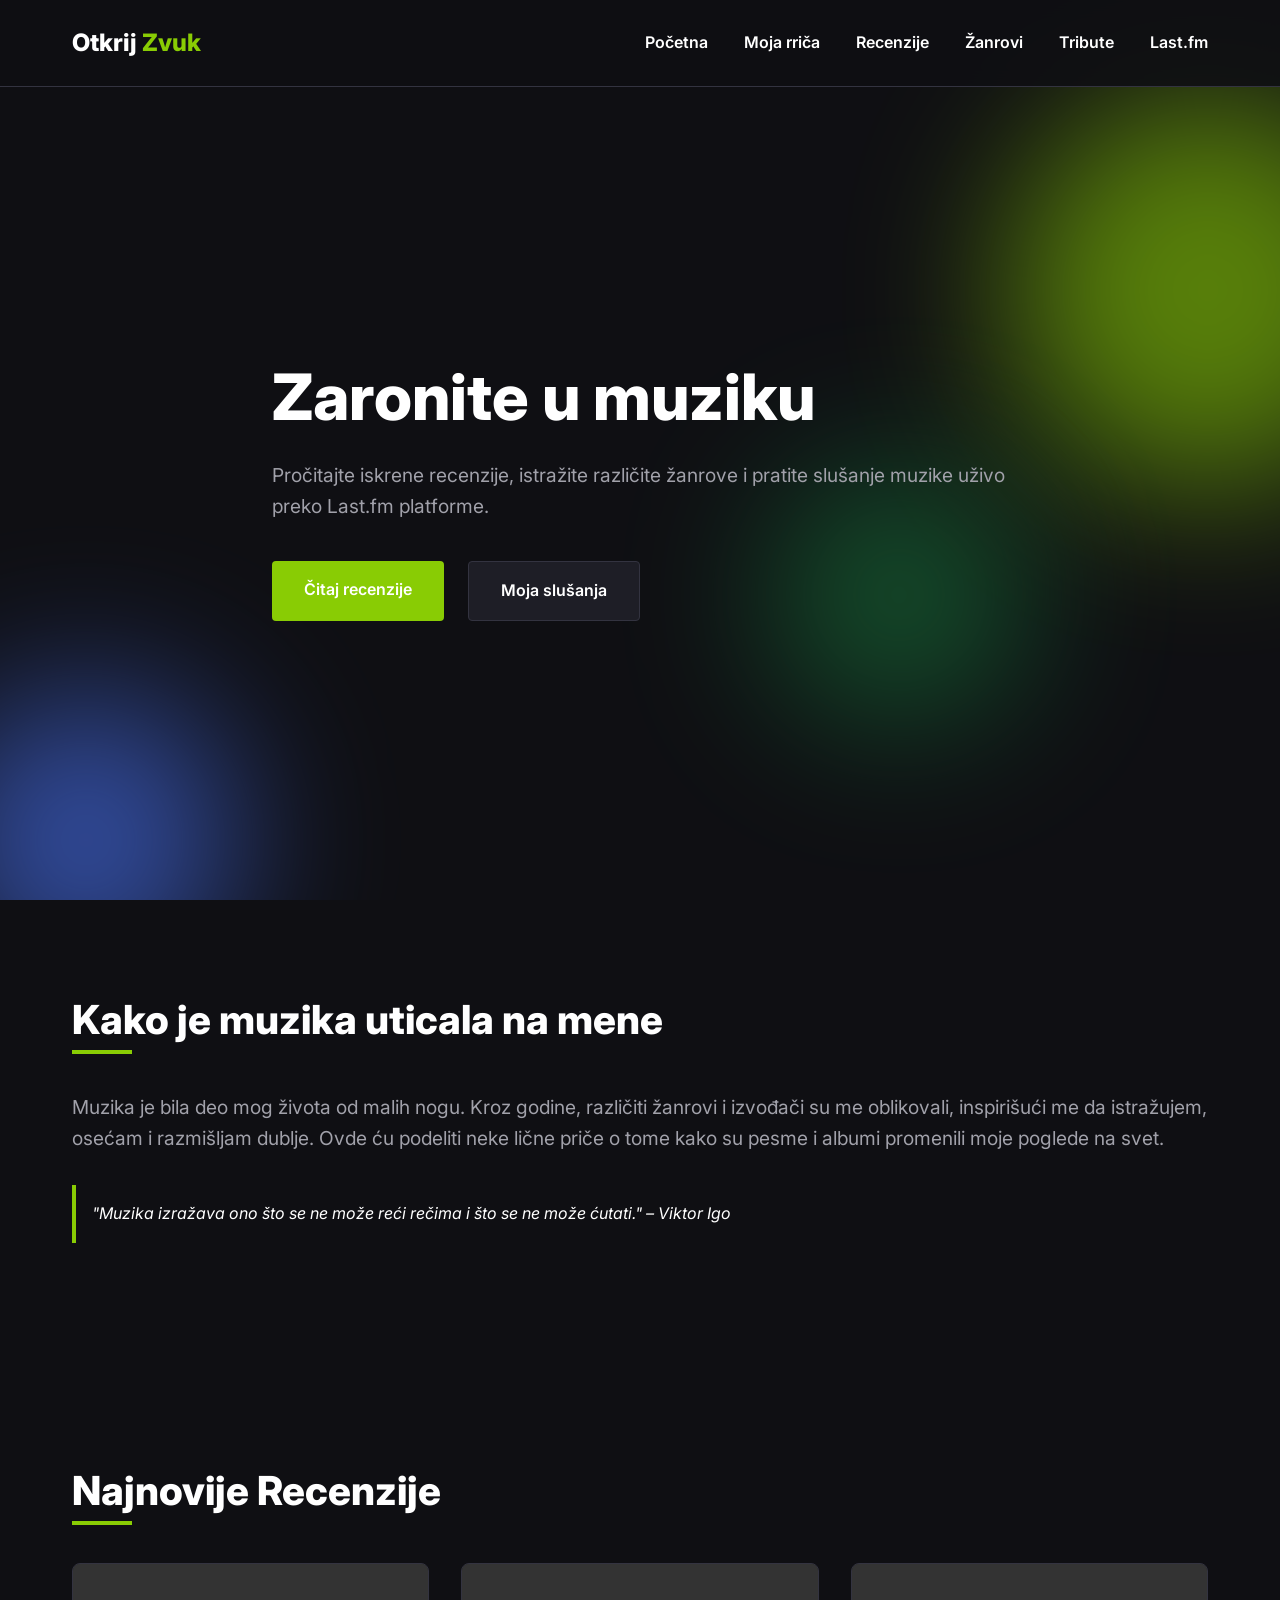
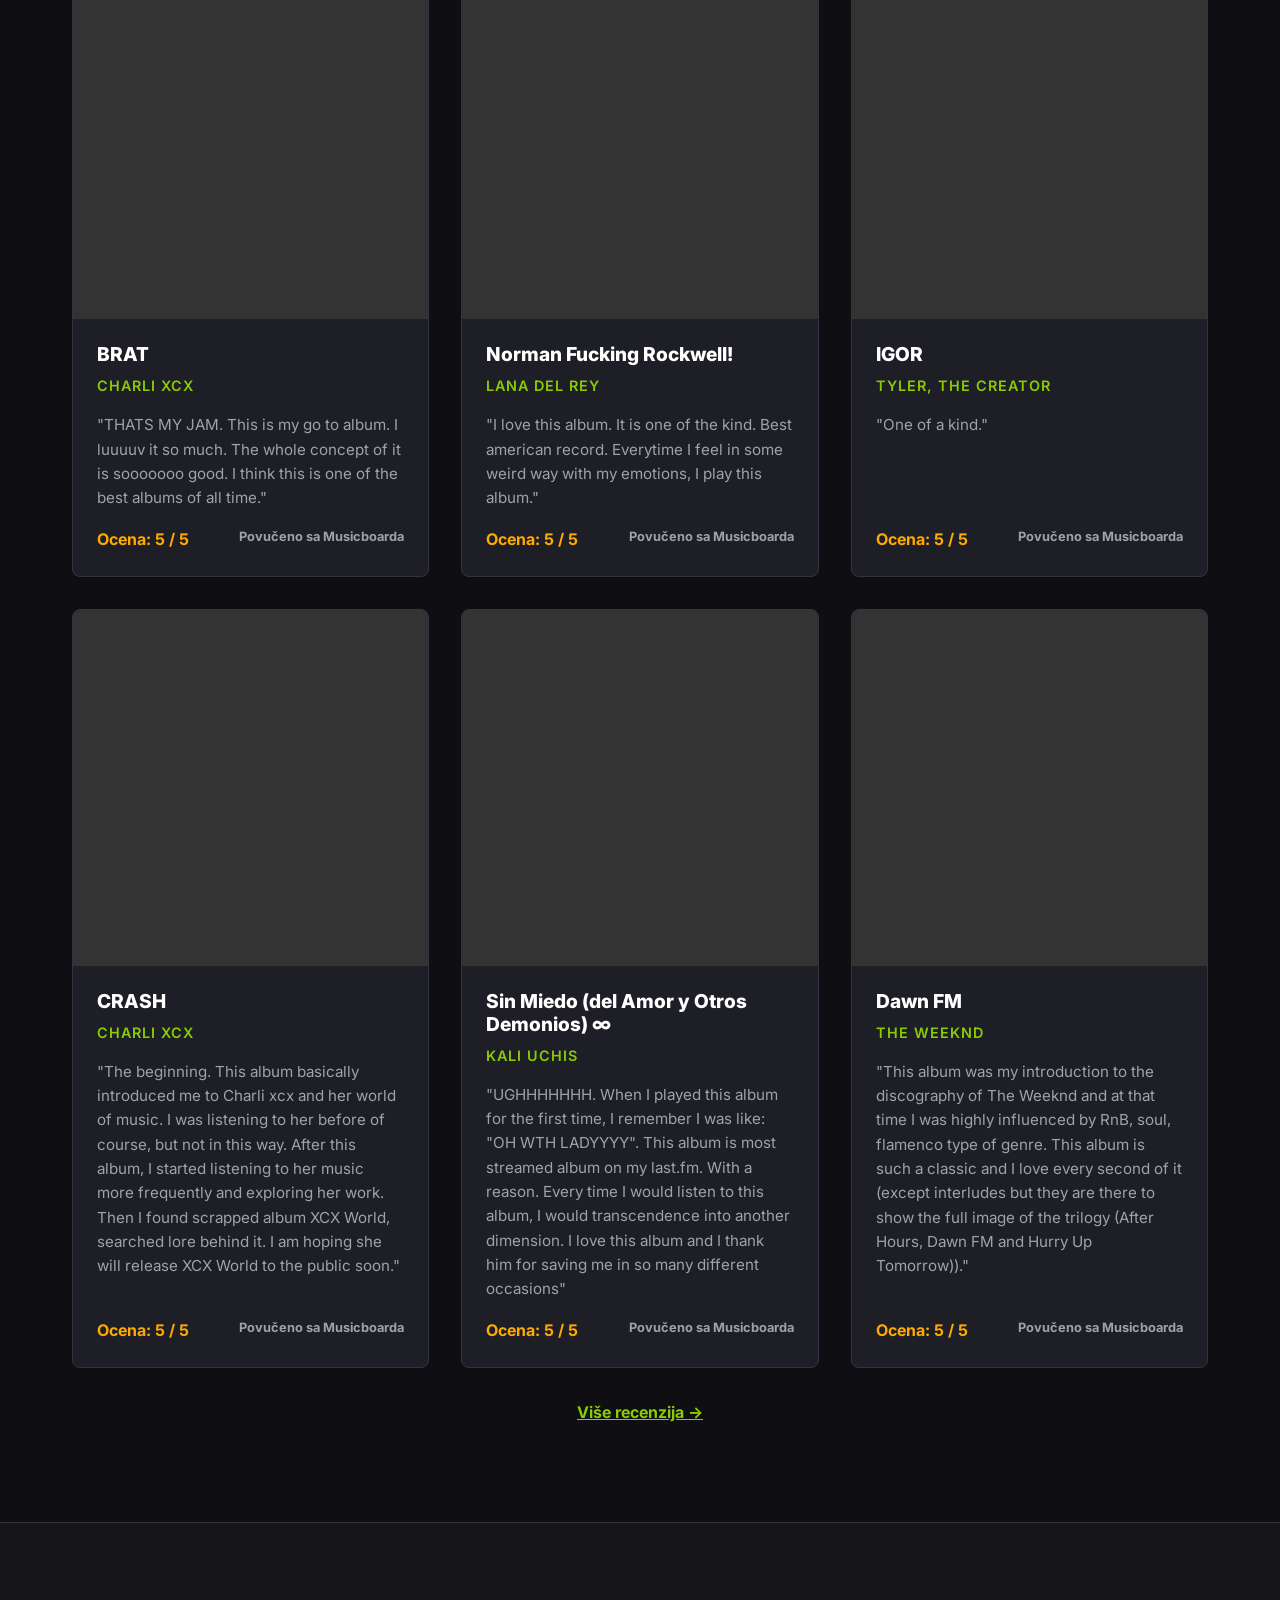
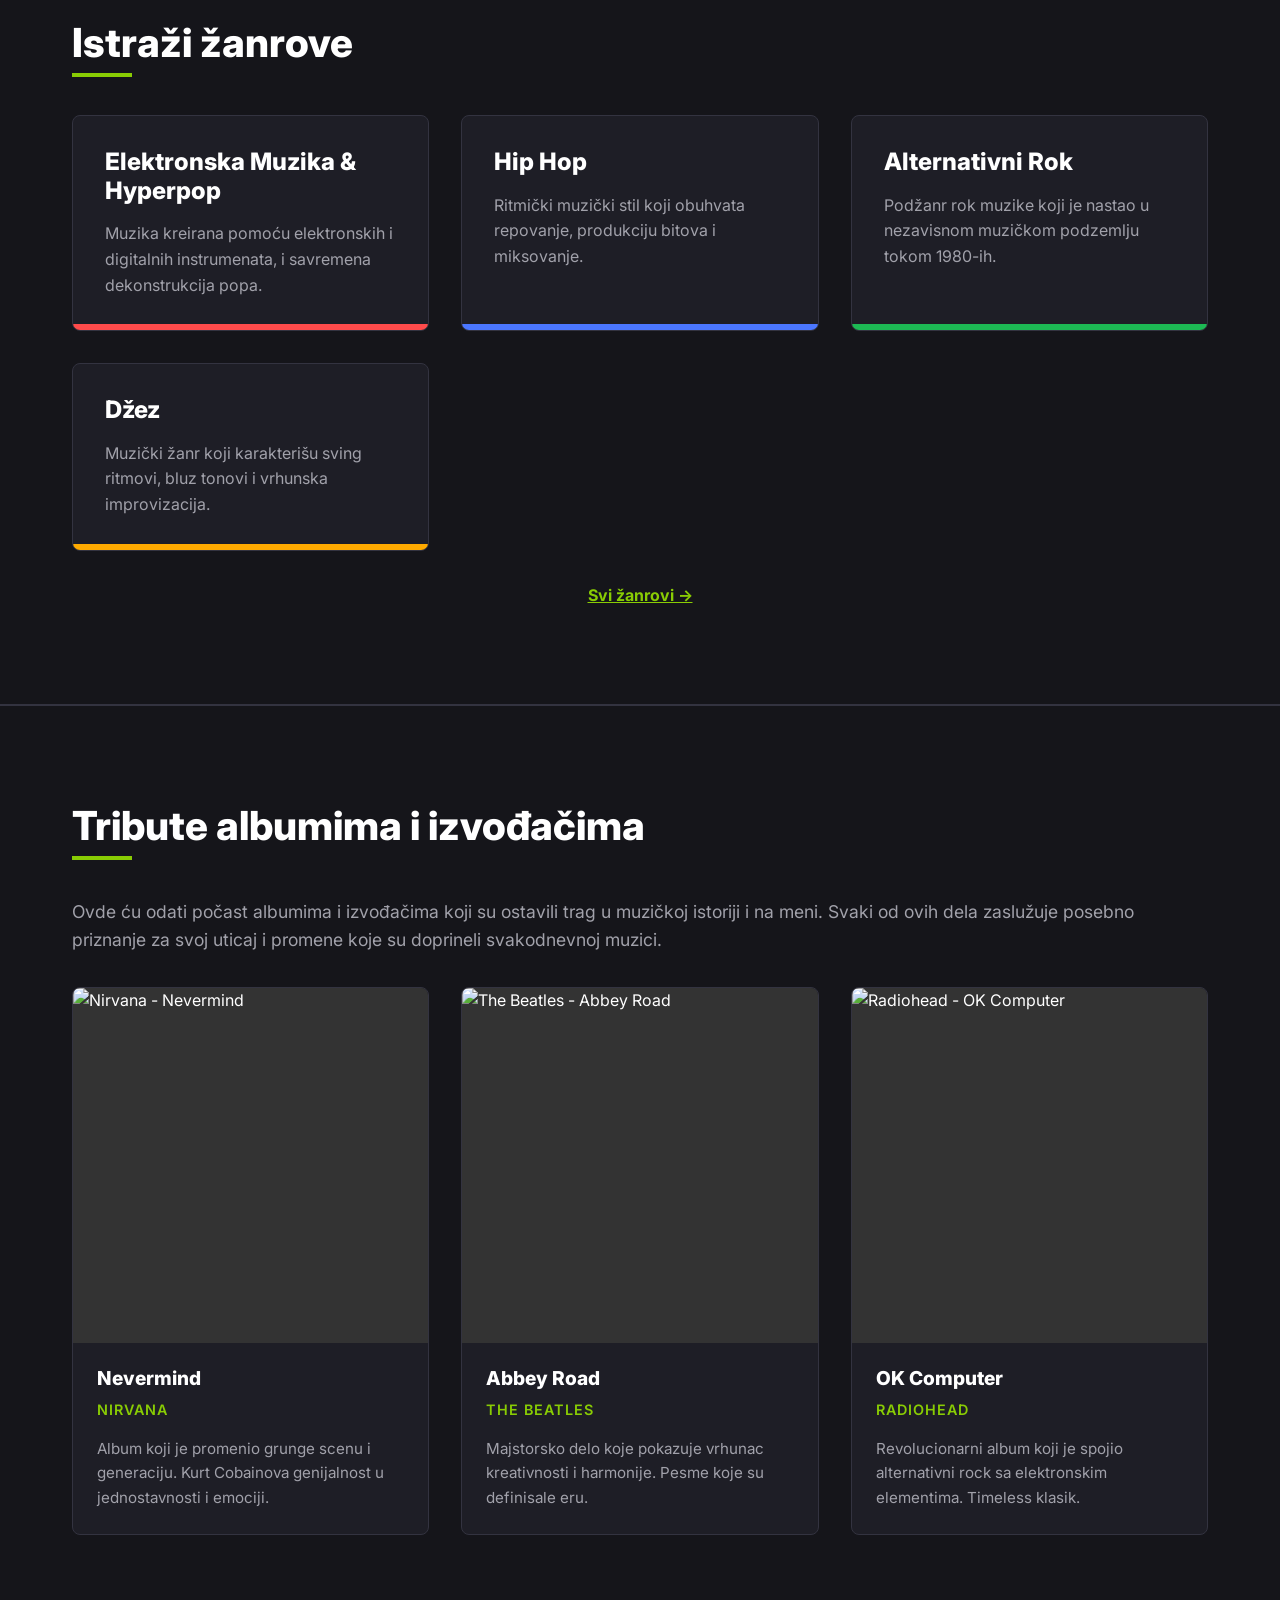
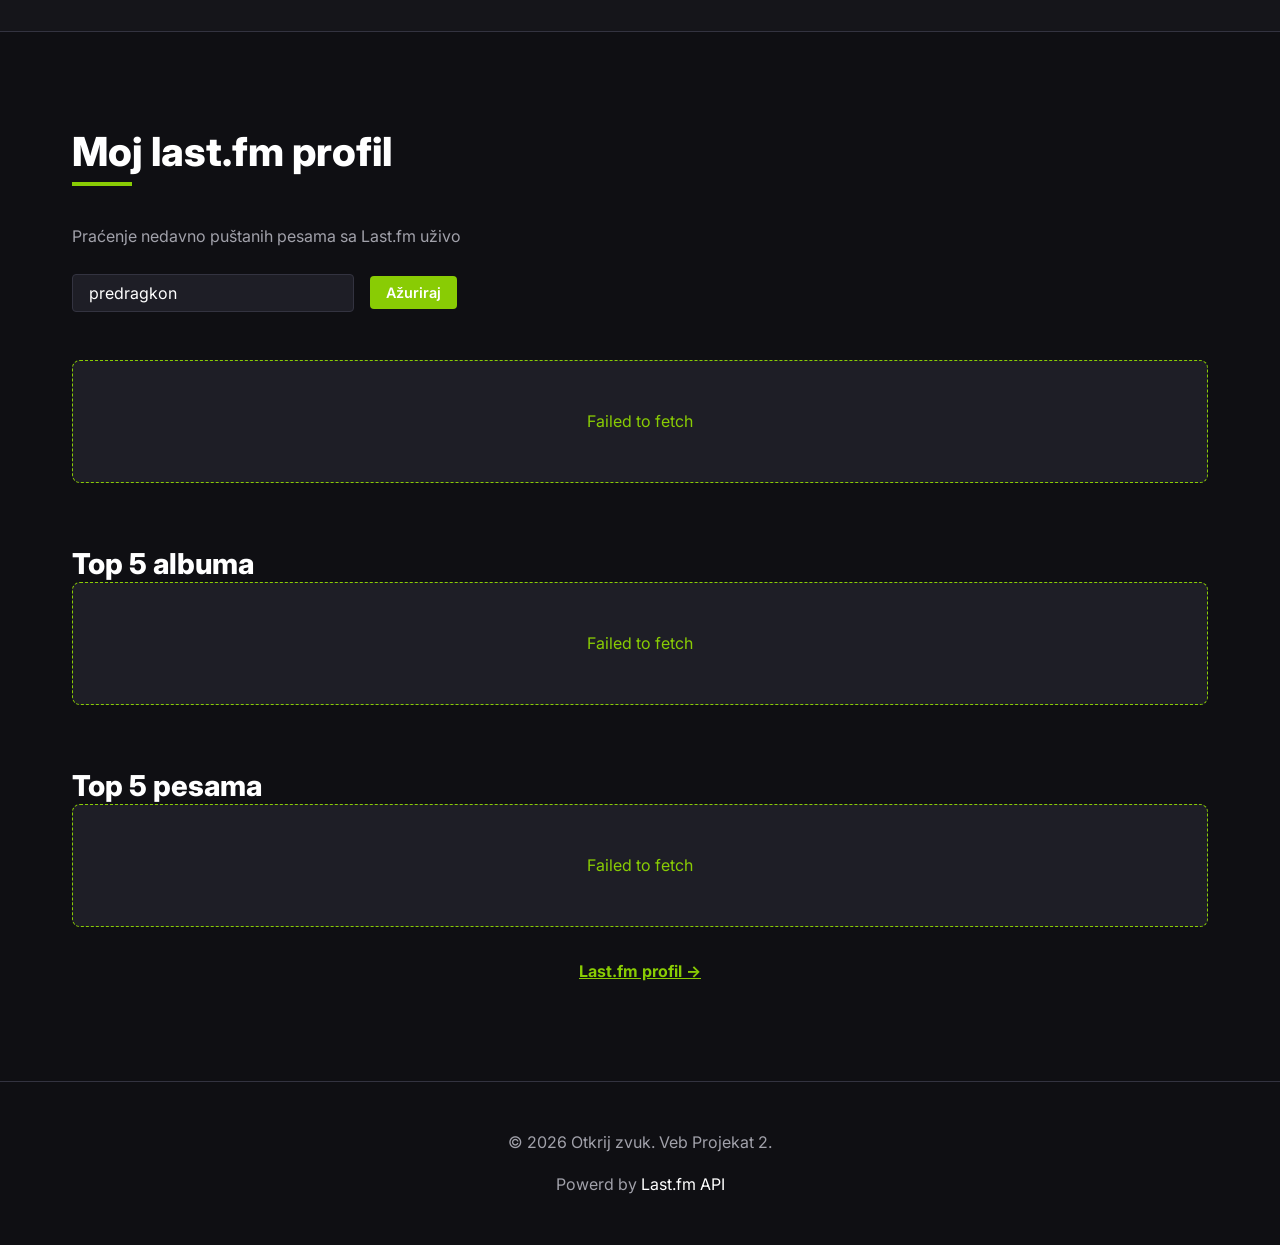
==== index.html @ cd7e63cb "1" ====
<!DOCTYPE html>
<html lang="sr">
<head>
    <meta charset="UTF-8">
    <meta name="viewport" content="width=device-width, initial-scale=1.0">
    <title>Otkrij Muziku | Početna</title>
    <link rel="preconnect" href="https://fonts.googleapis.com">
    <link rel="preconnect" href="https://fonts.gstatic.com" crossorigin>
    <link href="https://fonts.googleapis.com/css2?family=Inter:wght@400;600;800&display=swap" rel="stylesheet">
    <link rel="preload" href="./css/style.css" as="style">
    <link rel="stylesheet" href="./css/style.css">
    <style>
        html { scroll-behavior: smooth; }
        .centered-link { display: block; text-align: center; margin-top: 2rem; font-weight: bold; color: var(--primary); text-decoration: underline; }
    </style>
</head>
<body>
    <header class="navbar">
        <div class="container nav-content">
            <a href="index.html" class="logo">Otkrij <span>Zvuk</span></a>
            <nav class="nav-links">
                <a href="#pocetna">Početna</a>
                <a href="#moja-prica">Moja rriča</a>
                <a href="#recenzije">Recenzije</a>
                <a href="#zanrovi">Žanrovi</a>
                <a href="#tribute">Tribute</a>
                <a href="#lastfm">Last.fm</a>
            </nav>
        </div>
    </header>

    <main>
        <section id="pocetna" class="hero">
            <div class="container hero-content">
                <h1>Zaronite u muziku</h1>
                <p>Pročitajte iskrene recenzije, istražite različite žanrove i pratite slušanje muzike uživo preko Last.fm platforme.</p>
                <div class="hero-actions">
                    <a href="#recenzije" class="btn btn-primary">Čitaj recenzije</a>
                    <a href="#lastfm" class="btn btn-secondary">Moja slušanja</a>
                </div>
            </div>
            <div class="shape shape-1"></div>
            <div class="shape shape-2"></div>
            <div class="shape shape-3"></div>
        </section>

        <section id="moja-prica" class="section">
            <div class="container">
                <h2 class="section-title">Kako je muzika uticala na mene</h2>
                <p class="hero-desc">Muzika je bila deo mog života od malih nogu. Kroz godine, različiti žanrovi i izvođači su me oblikovali, inspirišući me da istražujem, osećam i razmišljam dublje. Ovde ću podeliti neke lične priče o tome kako su pesme i albumi promenili moje poglede na svet.</p>
                <blockquote style="font-style: italic; margin: 2rem 0; padding: 1rem; border-left: 4px solid var(--primary); background: var(--bg-secondary);">
                    "Muzika izražava ono što se ne može reći rečima i što se ne može ćutati." – Viktor Igo
                </blockquote>
            </div>
        </section>

        <section id="recenzije" class="section">
            <div class="container">
                <h2 class="section-title">Najnovije Recenzije</h2>
                <div class="reviews-grid" id="reviewsContainer">
                    <div class="loading-state">Učitavanje recenzija...</div>
                </div>
                <a href="index.html#recenzije" class="centered-link">Više recenzija &rarr;</a>
            </div>
        </section>

        <section id="zanrovi" class="section section-alt">
            <div class="container">
                <h2 class="section-title">Istraži žanrove</h2>
                <div class="genres-grid" id="genresContainer">
                    <div class="loading-state">Učitavanje žanrova...</div>
                </div>
                <a href="index.html#zanrovi" class="centered-link">Svi žanrovi &rarr;</a>
            </div>
        </section>

        <section id="tribute" class="section section-alt">
            <div class="container">
                <h2 class="section-title">Tribute albumima i izvođačima</h2>
                <p class="section-desc">Ovde ću odati počast albumima i izvođačima koji su ostavili trag u muzičkoj istoriji i na meni. Svaki od ovih dela zaslužuje posebno priznanje za svoj uticaj i promene koje su doprineli svakodnevnoj muzici.</p>
                <div class="tribute-grid">
                    <div class="card">
                        <img src="https://via.placeholder.com/300x300?text=Nirvana+Nevermind" alt="Nirvana - Nevermind" class="card-img" loading="lazy">
                        <div class="card-content">
                            <h3 class="card-title">Nevermind</h3>
                            <div class="card-subtitle">Nirvana</div>
                            <p class="card-desc">Album koji je promenio grunge scenu i generaciju. Kurt Cobainova genijalnost u jednostavnosti i emociji.</p>
                        </div>
                    </div>
                    <div class="card">
                        <img src="https://via.placeholder.com/300x300?text=The+Beatles+Abbey+Road" alt="The Beatles - Abbey Road" class="card-img" loading="lazy">
                        <div class="card-content">
                            <h3 class="card-title">Abbey Road</h3>
                            <div class="card-subtitle">The Beatles</div>
                            <p class="card-desc">Majstorsko delo koje pokazuje vrhunac kreativnosti i harmonije. Pesme koje su definisale eru.</p>
                        </div>
                    </div>
                    <div class="card">
                        <img src="https://via.placeholder.com/300x300?text=Radiohead+OK+Computer" alt="Radiohead - OK Computer" class="card-img" loading="lazy">
                        <div class="card-content">
                            <h3 class="card-title">OK Computer</h3>
                            <div class="card-subtitle">Radiohead</div>
                            <p class="card-desc">Revolucionarni album koji je spojio alternativni rock sa elektronskim elementima. Timeless klasik.</p>
                        </div>
                    </div>
                </div>
            </div>
        </section>

        <section id="lastfm" class="section">
            <div class="container">
                <div class="lastfm-header">
                    <h2 class="section-title">Moj last.fm profil</h2>
                    <p class="lastfm-subtitle">Praćenje nedavno puštanih pesama sa Last.fm uživo</p>
                    
                    <div class="username-picker">
                        <input type="text" id="lastfmUser" value="predragkon" placeholder="Unesite Last.fm Ime">
                        <button id="updateUserBtn" class="btn btn-primary btn-sm">Ažuriraj</button>
                    </div>
                </div>

                <div class="recent-tracks-list" id="lastfmContainer">
                    <div class="loading-state">Učitavanje nedavnih pesama...</div>
                </div>
                
                <h3 class="section-title" style="font-size: 1.8rem; margin-top: 4rem;">Top 5 albuma</h3>
                <div class="lastfm-grid" id="lastfmTopAlbums">
                    <div class="loading-state">Učitavanje top albuma...</div>
                </div>

                <h3 class="section-title" style="font-size: 1.8rem; margin-top: 4rem;">Top 5 pesama</h3>
                <div class="lastfm-grid" id="lastfmTopTracks">
                    <div class="loading-state">Učitavanje top pesama...</div>
                </div>

                <a href="index.html#lastfm" class="centered-link">Last.fm profil &rarr;</a>
            </div>
        </section>
    </main>

    <footer class="footer">
        <div class="container footer-content">
            <p>&copy; 2026 Otkrij zvuk. Veb Projekat 2.</p>
            <p>Powerd by <a href="https://www.last.fm" target="_blank">Last.fm API</a></p>
        </div>
    </footer>

    <link rel="preload" as="script" href="./js/app.js?v=2">
    <script src="./js/app.js?v=2" defer></script>
</body>
</html>
---- css/style.css ----
:root {
    --bg-dark: #0f0f13;
    --surface: #1e1e26;
    --surface-hover: #2a2a35;
    --primary: #89CC04;
    --secondary: #4b77ff;
    --third: #1db954;
    --text-primary: #ffffff;
    --text-secondary: #a1a1aa;
    --border: #333340;
}

* {
    margin: 0;
    padding: 0;
    box-sizing: border-box;
    font-family: 'Inter', sans-serif;
}

body {
    background-color: var(--bg-dark);
    color: var(--text-primary);
    line-height: 1.6;
    overflow-x: hidden;
}

.container {
    max-width: 1200px;
    margin: 0 auto;
    padding: 0 2rem;
}

/* Typography */
h1, h2, h3, h4 {
    font-weight: 800;
    line-height: 1.2;
}

h1 {
    font-size: 4rem;
    margin-bottom: 1.5rem;
}

h2.section-title {
    font-size: 2.5rem;
    margin-bottom: 3rem;
    position: relative;
    display: inline-block;
}

h2.section-title::after {
    content: '';
    position: absolute;
    bottom: -10px;
    left: 0;
    width: 60px;
    height: 4px;
    background-color: var(--primary);
}

a {
    color: var(--text-primary);
    text-decoration: none;
    transition: color 0.3s ease;
}

/* Buttons */
.btn {
    display: inline-block;
    padding: 1rem 2rem;
    border-radius: 4px; /* Slightly rounded edges instead of fully pill-shape for modern solid look */
    font-weight: 600;
    cursor: pointer;
    transition: transform 0.2s ease, box-shadow 0.2s ease;
    border: none;
    font-size: 1rem;
}

.btn:hover {
    transform: translateY(-2px);
    box-shadow: 0 10px 20px rgba(0,0,0,0.3);
}

.btn-primary {
    background-color: var(--primary);
    color: #fff;
}

.btn-secondary {
    background-color: var(--surface);
    color: #fff;
    border: 1px solid var(--border);
}

.btn-secondary:hover {
    border-color: var(--secondary);
}

.btn-sm {
    padding: 0.5rem 1rem;
    font-size: 0.9rem;
}

/* Navbar */
.navbar {
    position: fixed;
    top: 0;
    left: 0;
    width: 100%;
    background-color: rgba(15, 15, 19, 0.9);
    backdrop-filter: blur(10px);
    border-bottom: 1px solid var(--border);
    z-index: 1000;
    padding: 1.5rem 0;
}

.nav-content {
    display: flex;
    justify-content: space-between;
    align-items: center;
}

.logo {
    font-size: 1.5rem;
    font-weight: 800;
}

.logo span {
    color: var(--primary);
}

.nav-links a {
    margin-left: 2rem;
    font-weight: 600;
}

.nav-links a:hover {
    color: var(--primary);
}

/* Hero Section */
.hero {
    min-height: 100vh;
    display: flex;
    align-items: center;
    position: relative;
    padding-top: 80px;
    overflow: hidden;
}

.hero-content {
    max-width: 800px;
    position: relative;
    z-index: 10;
}

.hero-content p {
    font-size: 1.2rem;
    color: var(--text-secondary);
    margin-bottom: 2.5rem;
}

.hero-desc {
    font-size: 1.2rem;
    color: var(--text-secondary);
    margin-bottom: 2rem;
    line-height: 1.6;
}

.hero-actions {
    display: flex;
    gap: 1.5rem;
}

/* Solid Shapes Decoration */
.shape {
    position: absolute;
    border-radius: 50%;
    z-index: 1;
    opacity: 0.6;
    filter: blur(80px); /* Creates a glowing solid color effect without a gradient */
}

.shape-1 {
    width: 400px;
    height: 400px;
    background-color: var(--primary);
    top: 10%;
    right: -10%;
}

.shape-2 {
    width: 300px;
    height: 300px;
    background-color: var(--secondary);
    bottom: -10%;
    left: -5%;
}

.shape-3 {
    width: 250px;
    height: 250px;
    background-color: var(--third);
    bottom: 20%;
    right: 20%;
    opacity: 0.4;
}

/* Sections */
.section {
    padding: 6rem 0;
}

.section-alt {
    background-color: rgba(30, 30, 38, 0.4);
    border-top: 1px solid var(--border);
    border-bottom: 1px solid var(--border);
}

/* Layout Grids */
.reviews-grid, .genres-grid, .tribute-grid {
    display: grid;
    grid-template-columns: repeat(auto-fill, minmax(280px, 1fr));
    gap: 2rem;
}

.lastfm-grid {
    display: grid;
    grid-template-columns: repeat(auto-fill, minmax(200px, 1fr));
    gap: 1.5rem;
}

.recent-tracks-list {
    display: flex;
    flex-direction: column;
    gap: 1rem;
}

/* Cards */
.card {
    background-color: var(--surface);
    border-radius: 8px;
    overflow: hidden;
    transition: transform 0.3s ease, background-color 0.3s ease;
    border: 1px solid var(--border);
    display: flex;
    flex-direction: column;
}

.card:hover {
    transform: translateY(-8px);
    background-color: var(--surface-hover);
    border-color: var(--primary);
}

.card-img {
    width: 100%;
    aspect-ratio: 1/1;
    object-fit: cover;
    background-color: #333; /* Placeholder for solid color */
}

.card-content {
    padding: 1.5rem;
    flex: 1;
    display: flex;
    flex-direction: column;
}

.card-title {
    font-size: 1.2rem;
    margin-bottom: 0.5rem;
}

.card-subtitle {
    color: var(--primary);
    font-weight: 600;
    font-size: 0.9rem;
    margin-bottom: 1rem;
    text-transform: uppercase;
    letter-spacing: 1px;
}

.card-desc {
    color: var(--text-secondary);
    font-size: 0.95rem;
}

.card-rating {
    margin-top: auto;
    padding-top: 1rem;
    color: #ffaa00; /* Star color */
    font-weight: bold;
}

/* Genre Cards Specific */
.genre-card {
    padding: 2rem;
    position: relative;
    overflow: hidden;
    height: 100%;
}

.genre-title {
    font-size: 1.5rem;
    margin-bottom: 1rem;
    position: relative;
    z-index: 2;
}

.genre-desc {
    color: var(--text-secondary);
    position: relative;
    z-index: 2;
}

/* Solid line decoration instead of gradient */
.genre-decoration {
    position: absolute;
    bottom: 0;
    left: 0;
    width: 100%;
    height: 6px;
}

/* Last.fm specific */
.lastfm-header {
    display: flex;
    flex-direction: column;
    margin-bottom: 3rem;
}
.lastfm-subtitle {
    color: var(--text-secondary);
    margin-bottom: 1.5rem;
}

.section-desc {
    color: var(--text-secondary);
    margin-bottom: 2rem;
    font-size: 1.1rem;
    line-height: 1.6;
}
.username-picker {
    display: flex;
    gap: 1rem;
    align-items: center;
}
.username-picker input {
    background-color: var(--surface);
    border: 1px solid var(--border);
    color: var(--text-primary);
    padding: 0.5rem 1rem;
    border-radius: 4px;
    font-size: 1rem;
    outline: none;
    transition: border-color 0.3s ease;
}
.username-picker input:focus {
    border-color: var(--primary);
}

.track-item {
    display: flex;
    align-items: center;
    background-color: var(--surface);
    padding: 1rem;
    border-radius: 8px;
    border: 1px solid var(--border);
    transition: background-color 0.2s ease;
}

.track-item:hover {
    background-color: var(--surface-hover);
    border-left: 4px solid var(--primary);
}

.track-img {
    width: 60px;
    height: 60px;
    border-radius: 4px;
    margin-right: 1rem;
    background-color: #333;
    object-fit: cover;
}

.track-info {
    flex: 1;
}

.track-name {
    font-weight: 600;
    margin-bottom: 0.25rem;
}

.track-artist {
    color: var(--text-secondary);
    font-size: 0.9rem;
}

.track-time {
    font-size: 0.8rem;
    color: var(--secondary);
    margin-top: 0.25rem;
}

.loading-state, .error-state {
    grid-column: 1 / -1;
    text-align: center;
    padding: 3rem;
    color: var(--text-secondary);
    background-color: var(--surface);
    border-radius: 8px;
    border: 1px dashed var(--border);
}

.error-state {
    color: var(--primary);
    border-color: var(--primary);
}

/* Footer */
.footer {
    background-color: var(--bg-dark);
    padding: 3rem 0;
    border-top: 1px solid var(--border);
    text-align: center;
}

.footer-content {
    display: flex;
    flex-direction: column;
    align-items: center;
    gap: 1rem;
}

.footer-content p {
    color: var(--text-secondary);
}

/* Responsive */
@media (max-width: 768px) {
    h1 {
        font-size: 2.5rem;
    }
    .hero-actions {
        flex-direction: column;
    }
    .nav-links {
        display: none; /* Just a simple styling choice for now */
    }
}
---- css/style.css ----
:root {
    --bg-dark: #0f0f13;
    --surface: #1e1e26;
    --surface-hover: #2a2a35;
    --primary: #89CC04;
    --secondary: #4b77ff;
    --third: #1db954;
    --text-primary: #ffffff;
    --text-secondary: #a1a1aa;
    --border: #333340;
}

* {
    margin: 0;
    padding: 0;
    box-sizing: border-box;
    font-family: 'Inter', sans-serif;
}

body {
    background-color: var(--bg-dark);
    color: var(--text-primary);
    line-height: 1.6;
    overflow-x: hidden;
}

.container {
    max-width: 1200px;
    margin: 0 auto;
    padding: 0 2rem;
}

/* Typography */
h1, h2, h3, h4 {
    font-weight: 800;
    line-height: 1.2;
}

h1 {
    font-size: 4rem;
    margin-bottom: 1.5rem;
}

h2.section-title {
    font-size: 2.5rem;
    margin-bottom: 3rem;
    position: relative;
    display: inline-block;
}

h2.section-title::after {
    content: '';
    position: absolute;
    bottom: -10px;
    left: 0;
    width: 60px;
    height: 4px;
    background-color: var(--primary);
}

a {
    color: var(--text-primary);
    text-decoration: none;
    transition: color 0.3s ease;
}

/* Buttons */
.btn {
    display: inline-block;
    padding: 1rem 2rem;
    border-radius: 4px; /* Slightly rounded edges instead of fully pill-shape for modern solid look */
    font-weight: 600;
    cursor: pointer;
    transition: transform 0.2s ease, box-shadow 0.2s ease;
    border: none;
    font-size: 1rem;
}

.btn:hover {
    transform: translateY(-2px);
    box-shadow: 0 10px 20px rgba(0,0,0,0.3);
}

.btn-primary {
    background-color: var(--primary);
    color: #fff;
}

.btn-secondary {
    background-color: var(--surface);
    color: #fff;
    border: 1px solid var(--border);
}

.btn-secondary:hover {
    border-color: var(--secondary);
}

.btn-sm {
    padding: 0.5rem 1rem;
    font-size: 0.9rem;
}

/* Navbar */
.navbar {
    position: fixed;
    top: 0;
    left: 0;
    width: 100%;
    background-color: rgba(15, 15, 19, 0.9);
    backdrop-filter: blur(10px);
    border-bottom: 1px solid var(--border);
    z-index: 1000;
    padding: 1.5rem 0;
}

.nav-content {
    display: flex;
    justify-content: space-between;
    align-items: center;
}

.logo {
    font-size: 1.5rem;
    font-weight: 800;
}

.logo span {
    color: var(--primary);
}

.nav-links a {
    margin-left: 2rem;
    font-weight: 600;
}

.nav-links a:hover {
    color: var(--primary);
}

/* Hero Section */
.hero {
    min-height: 100vh;
    display: flex;
    align-items: center;
    position: relative;
    padding-top: 80px;
    overflow: hidden;
}

.hero-content {
    max-width: 800px;
    position: relative;
    z-index: 10;
}

.hero-content p {
    font-size: 1.2rem;
    color: var(--text-secondary);
    margin-bottom: 2.5rem;
}

.hero-desc {
    font-size: 1.2rem;
    color: var(--text-secondary);
    margin-bottom: 2rem;
    line-height: 1.6;
}

.hero-actions {
    display: flex;
    gap: 1.5rem;
}

/* Solid Shapes Decoration */
.shape {
    position: absolute;
    border-radius: 50%;
    z-index: 1;
    opacity: 0.6;
    filter: blur(80px); /* Creates a glowing solid color effect without a gradient */
}

.shape-1 {
    width: 400px;
    height: 400px;
    background-color: var(--primary);
    top: 10%;
    right: -10%;
}

.shape-2 {
    width: 300px;
    height: 300px;
    background-color: var(--secondary);
    bottom: -10%;
    left: -5%;
}

.shape-3 {
    width: 250px;
    height: 250px;
    background-color: var(--third);
    bottom: 20%;
    right: 20%;
    opacity: 0.4;
}

/* Sections */
.section {
    padding: 6rem 0;
}

.section-alt {
    background-color: rgba(30, 30, 38, 0.4);
    border-top: 1px solid var(--border);
    border-bottom: 1px solid var(--border);
}

/* Layout Grids */
.reviews-grid, .genres-grid, .tribute-grid {
    display: grid;
    grid-template-columns: repeat(auto-fill, minmax(280px, 1fr));
    gap: 2rem;
}

.lastfm-grid {
    display: grid;
    grid-template-columns: repeat(auto-fill, minmax(200px, 1fr));
    gap: 1.5rem;
}

.recent-tracks-list {
    display: flex;
    flex-direction: column;
    gap: 1rem;
}

/* Cards */
.card {
    background-color: var(--surface);
    border-radius: 8px;
    overflow: hidden;
    transition: transform 0.3s ease, background-color 0.3s ease;
    border: 1px solid var(--border);
    display: flex;
    flex-direction: column;
}

.card:hover {
    transform: translateY(-8px);
    background-color: var(--surface-hover);
    border-color: var(--primary);
}

.card-img {
    width: 100%;
    aspect-ratio: 1/1;
    object-fit: cover;
    background-color: #333; /* Placeholder for solid color */
}

.card-content {
    padding: 1.5rem;
    flex: 1;
    display: flex;
    flex-direction: column;
}

.card-title {
    font-size: 1.2rem;
    margin-bottom: 0.5rem;
}

.card-subtitle {
    color: var(--primary);
    font-weight: 600;
    font-size: 0.9rem;
    margin-bottom: 1rem;
    text-transform: uppercase;
    letter-spacing: 1px;
}

.card-desc {
    color: var(--text-secondary);
    font-size: 0.95rem;
}

.card-rating {
    margin-top: auto;
    padding-top: 1rem;
    color: #ffaa00; /* Star color */
    font-weight: bold;
}

/* Genre Cards Specific */
.genre-card {
    padding: 2rem;
    position: relative;
    overflow: hidden;
    height: 100%;
}

.genre-title {
    font-size: 1.5rem;
    margin-bottom: 1rem;
    position: relative;
    z-index: 2;
}

.genre-desc {
    color: var(--text-secondary);
    position: relative;
    z-index: 2;
}

/* Solid line decoration instead of gradient */
.genre-decoration {
    position: absolute;
    bottom: 0;
    left: 0;
    width: 100%;
    height: 6px;
}

/* Last.fm specific */
.lastfm-header {
    display: flex;
    flex-direction: column;
    margin-bottom: 3rem;
}
.lastfm-subtitle {
    color: var(--text-secondary);
    margin-bottom: 1.5rem;
}

.section-desc {
    color: var(--text-secondary);
    margin-bottom: 2rem;
    font-size: 1.1rem;
    line-height: 1.6;
}
.username-picker {
    display: flex;
    gap: 1rem;
    align-items: center;
}
.username-picker input {
    background-color: var(--surface);
    border: 1px solid var(--border);
    color: var(--text-primary);
    padding: 0.5rem 1rem;
    border-radius: 4px;
    font-size: 1rem;
    outline: none;
    transition: border-color 0.3s ease;
}
.username-picker input:focus {
    border-color: var(--primary);
}

.track-item {
    display: flex;
    align-items: center;
    background-color: var(--surface);
    padding: 1rem;
    border-radius: 8px;
    border: 1px solid var(--border);
    transition: background-color 0.2s ease;
}

.track-item:hover {
    background-color: var(--surface-hover);
    border-left: 4px solid var(--primary);
}

.track-img {
    width: 60px;
    height: 60px;
    border-radius: 4px;
    margin-right: 1rem;
    background-color: #333;
    object-fit: cover;
}

.track-info {
    flex: 1;
}

.track-name {
    font-weight: 600;
    margin-bottom: 0.25rem;
}

.track-artist {
    color: var(--text-secondary);
    font-size: 0.9rem;
}

.track-time {
    font-size: 0.8rem;
    color: var(--secondary);
    margin-top: 0.25rem;
}

.loading-state, .error-state {
    grid-column: 1 / -1;
    text-align: center;
    padding: 3rem;
    color: var(--text-secondary);
    background-color: var(--surface);
    border-radius: 8px;
    border: 1px dashed var(--border);
}

.error-state {
    color: var(--primary);
    border-color: var(--primary);
}

/* Footer */
.footer {
    background-color: var(--bg-dark);
    padding: 3rem 0;
    border-top: 1px solid var(--border);
    text-align: center;
}

.footer-content {
    display: flex;
    flex-direction: column;
    align-items: center;
    gap: 1rem;
}

.footer-content p {
    color: var(--text-secondary);
}

/* Responsive */
@media (max-width: 768px) {
    h1 {
        font-size: 2.5rem;
    }
    .hero-actions {
        flex-direction: column;
    }
    .nav-links {
        display: none; /* Just a simple styling choice for now */
    }
}
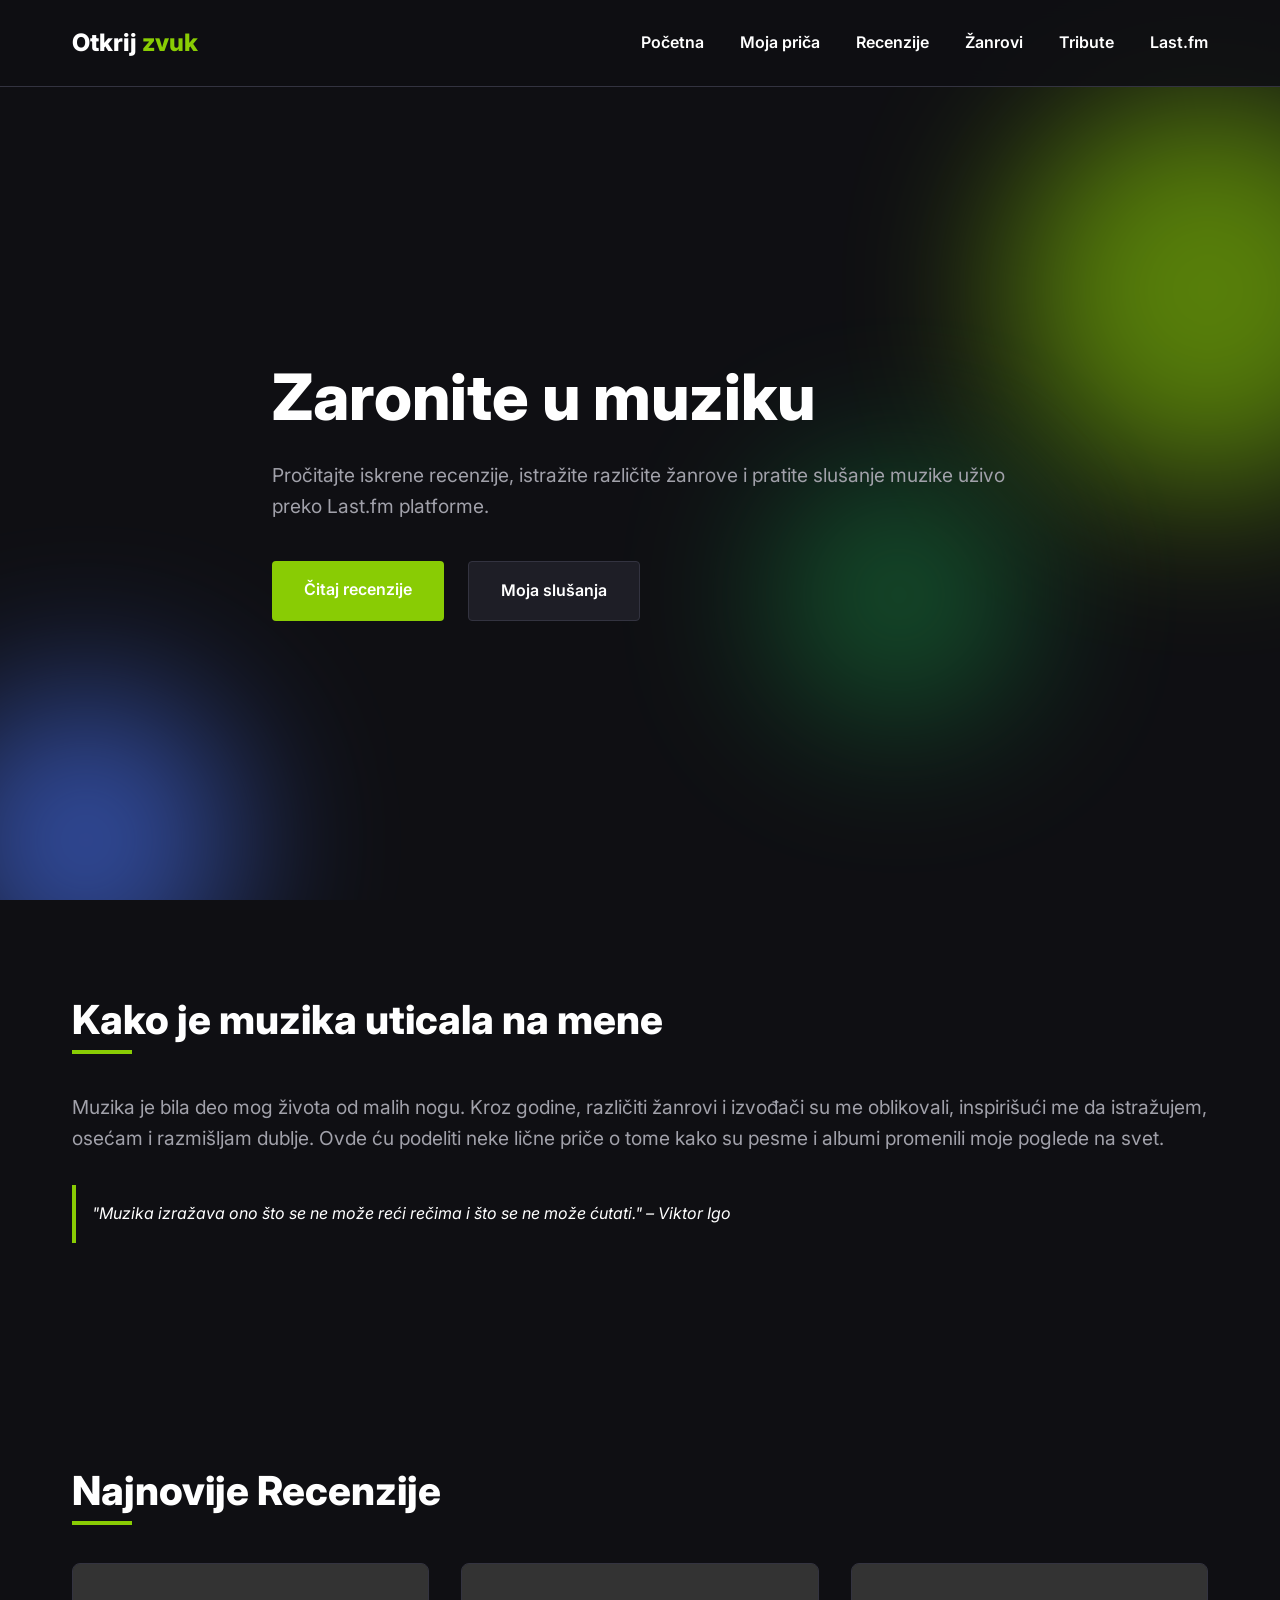
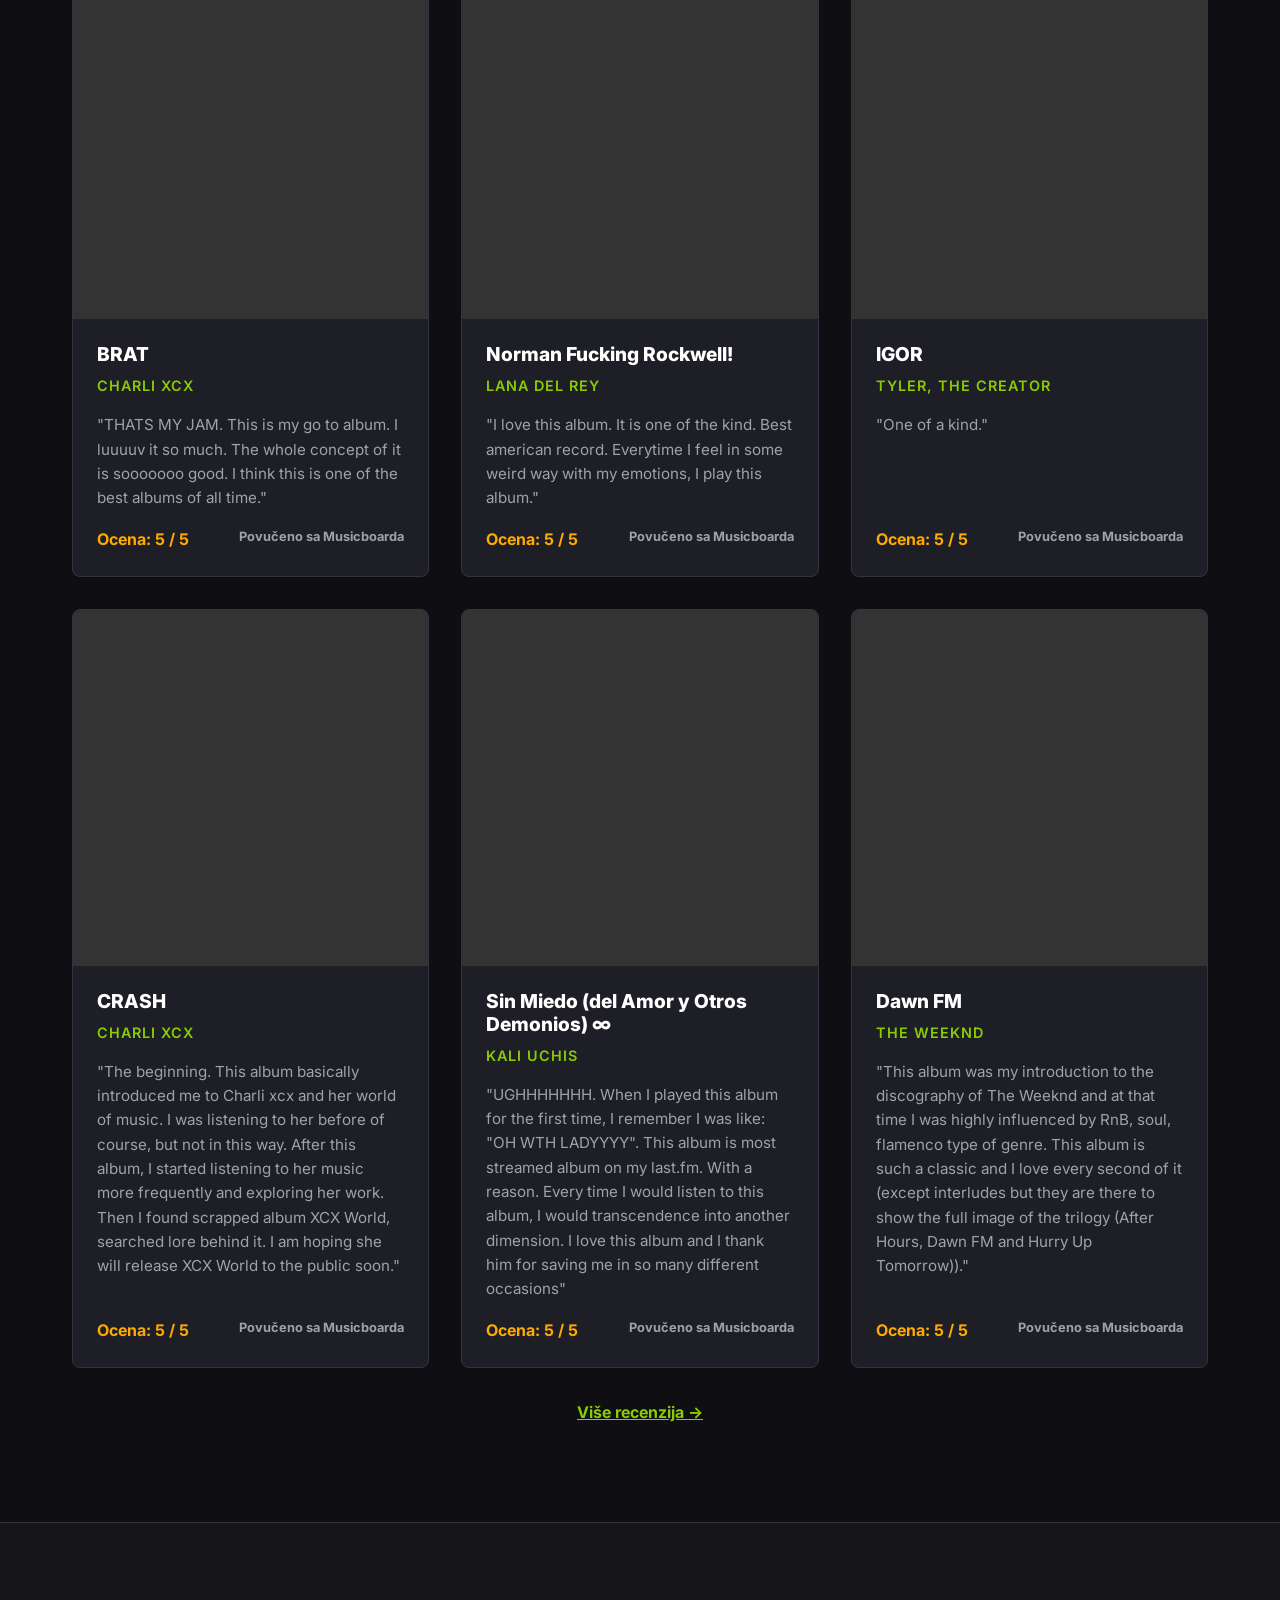
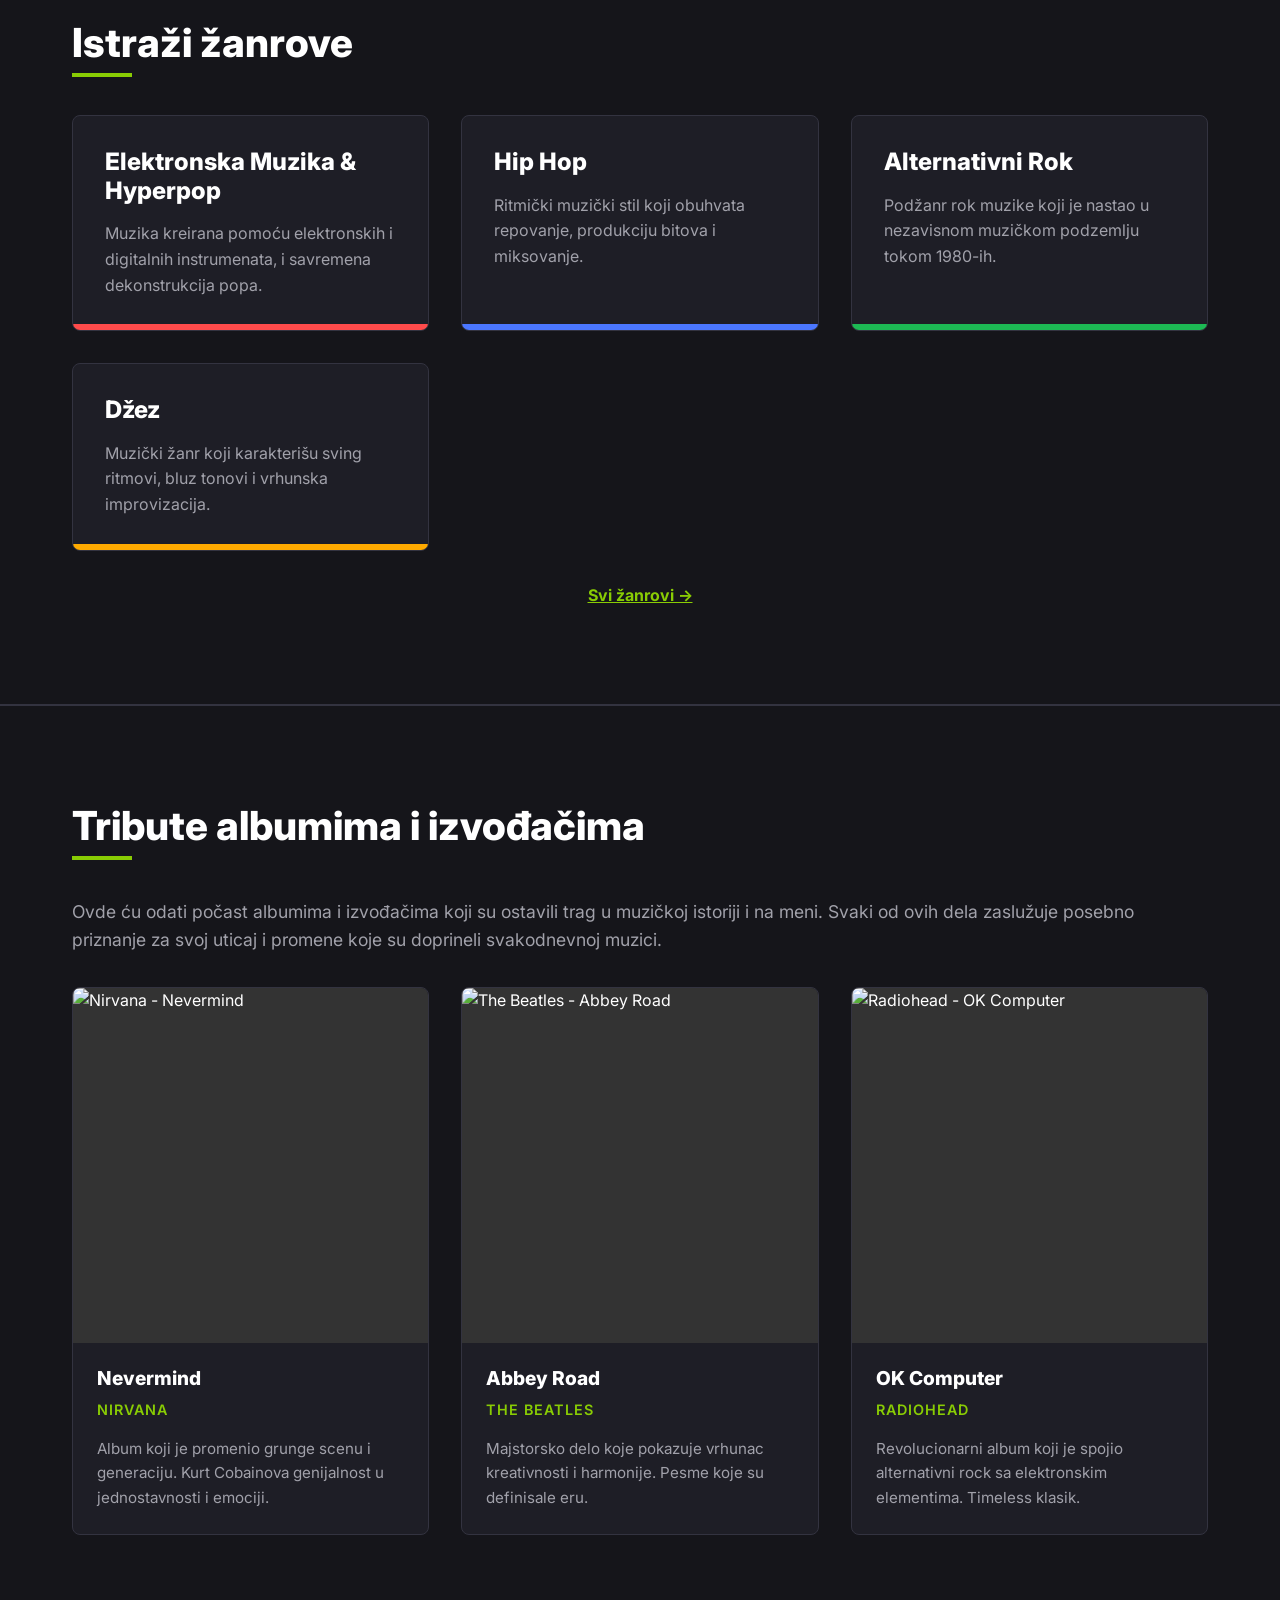
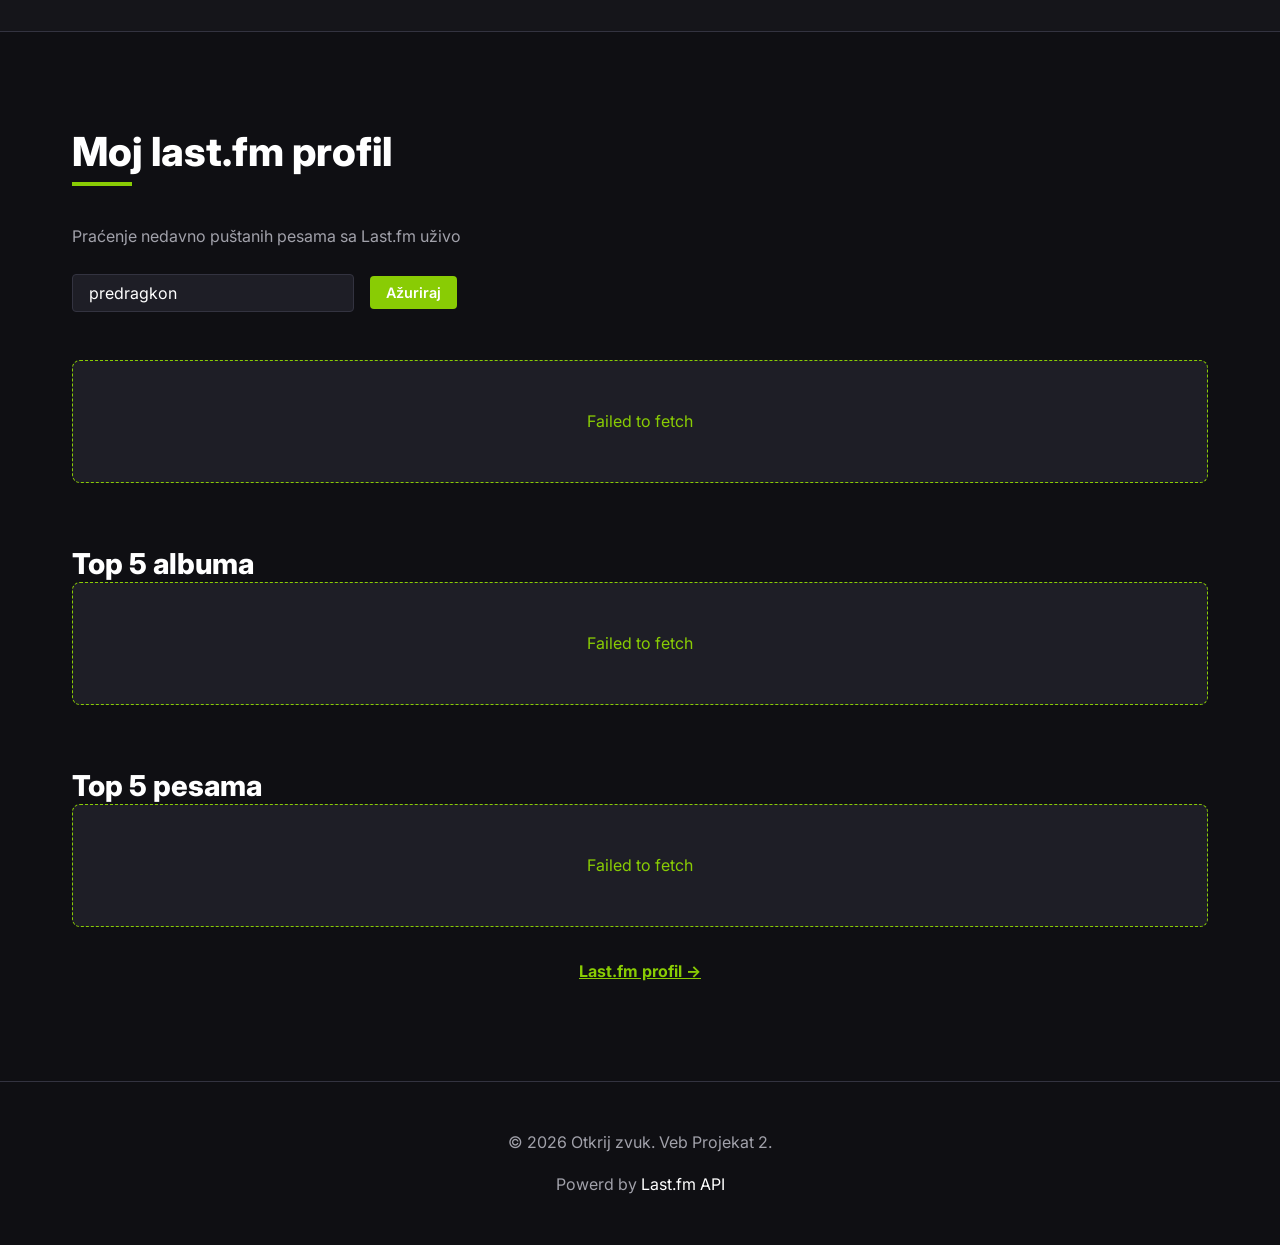
==== commit 2407cb99: "1" ====
--- a/index.html
+++ b/index.html
@@ -17,10 +17,10 @@
 <body>
     <header class="navbar">
         <div class="container nav-content">
-            <a href="index.html" class="logo">Otkrij <span>Zvuk</span></a>
+            <a href="index.html" class="logo">Otkrij <span>zvuk</span></a>
             <nav class="nav-links">
                 <a href="#pocetna">Početna</a>
-                <a href="#moja-prica">Moja rriča</a>
+                <a href="#moja-prica">Moja priča</a>
                 <a href="#recenzije">Recenzije</a>
                 <a href="#zanrovi">Žanrovi</a>
                 <a href="#tribute">Tribute</a>
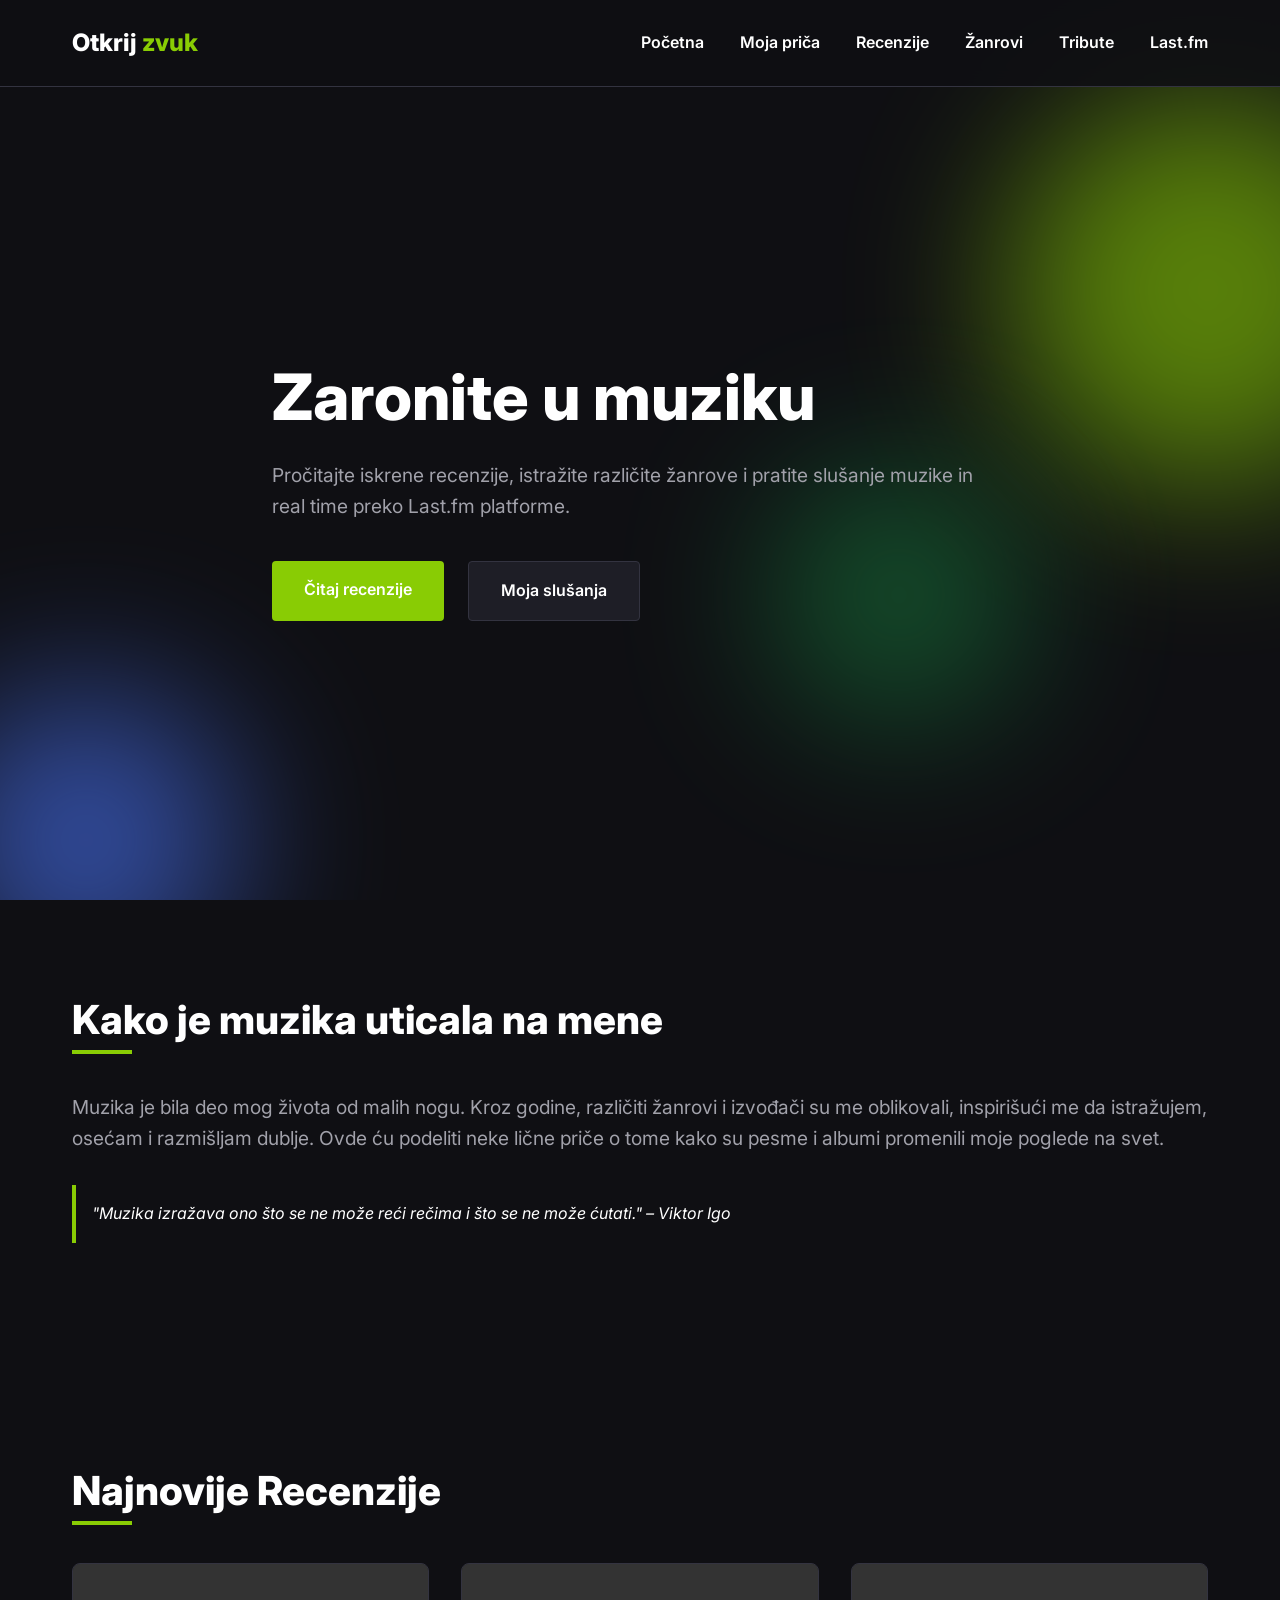
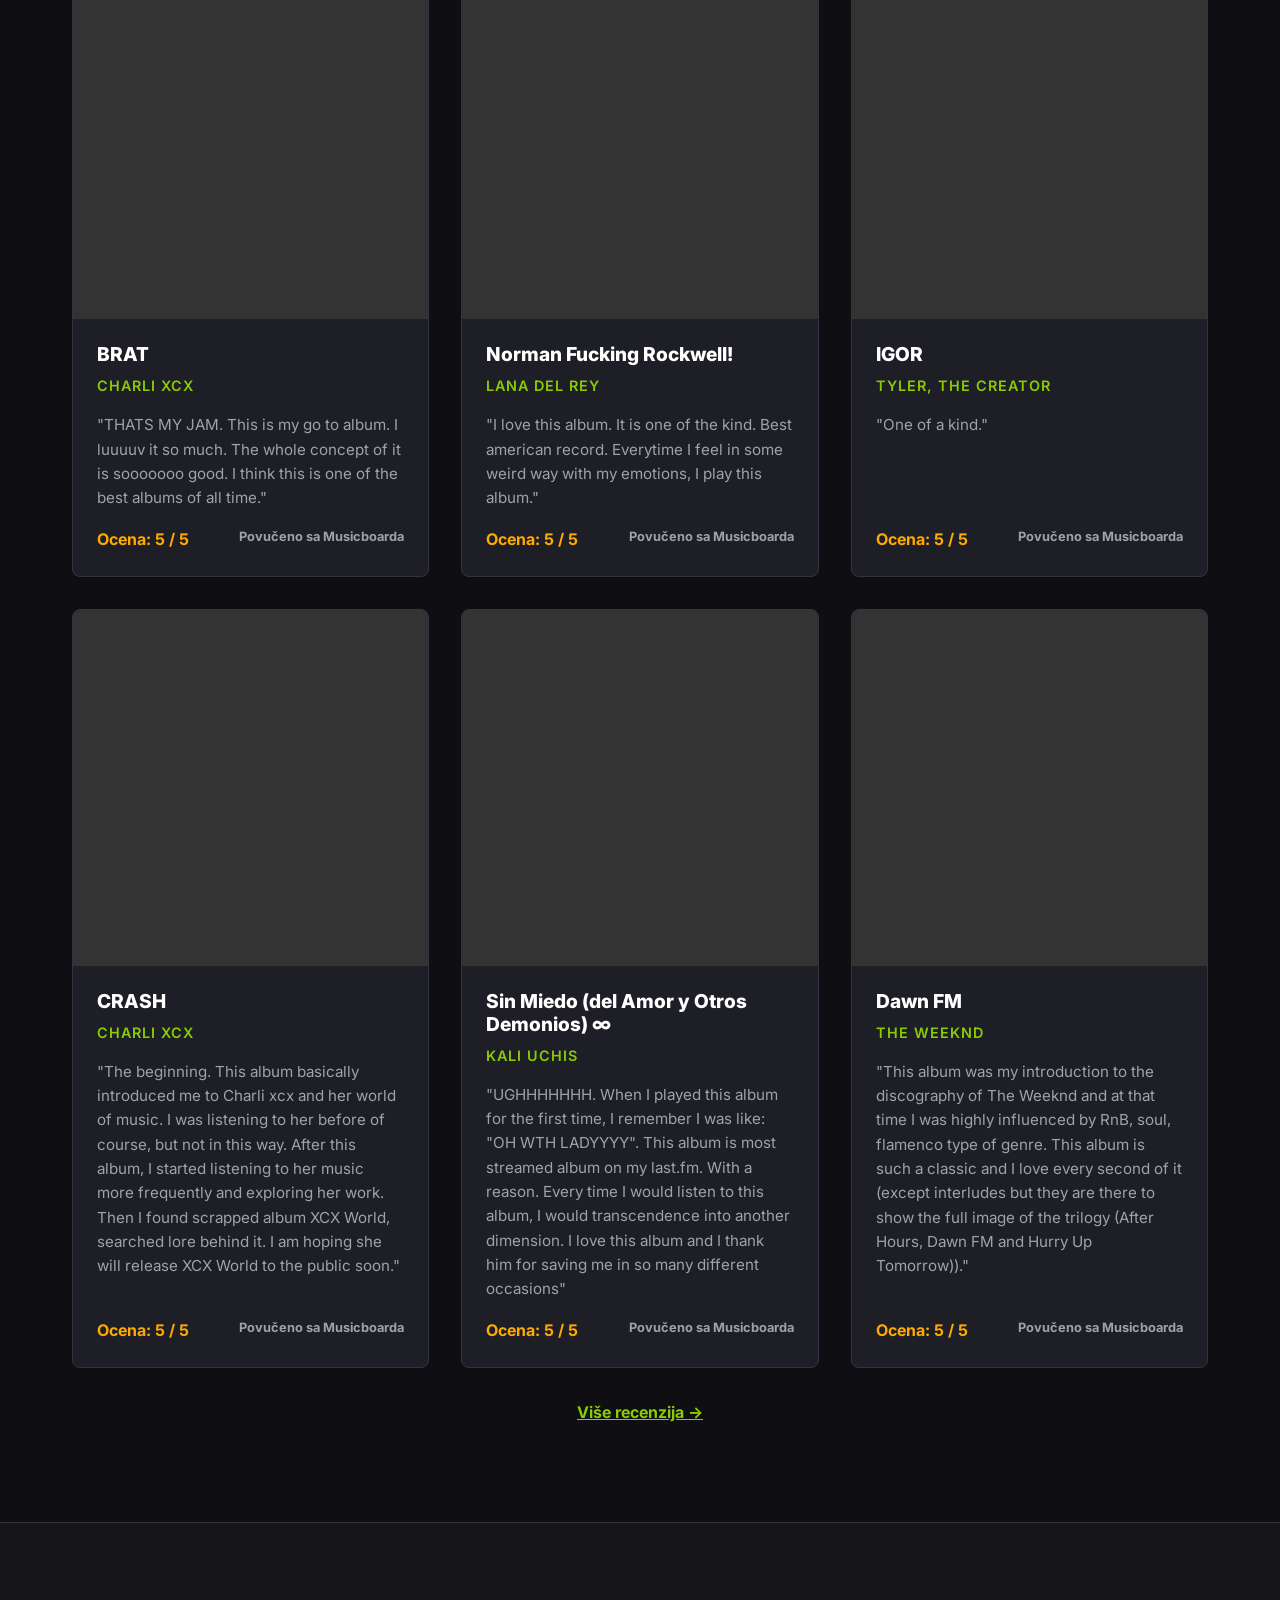
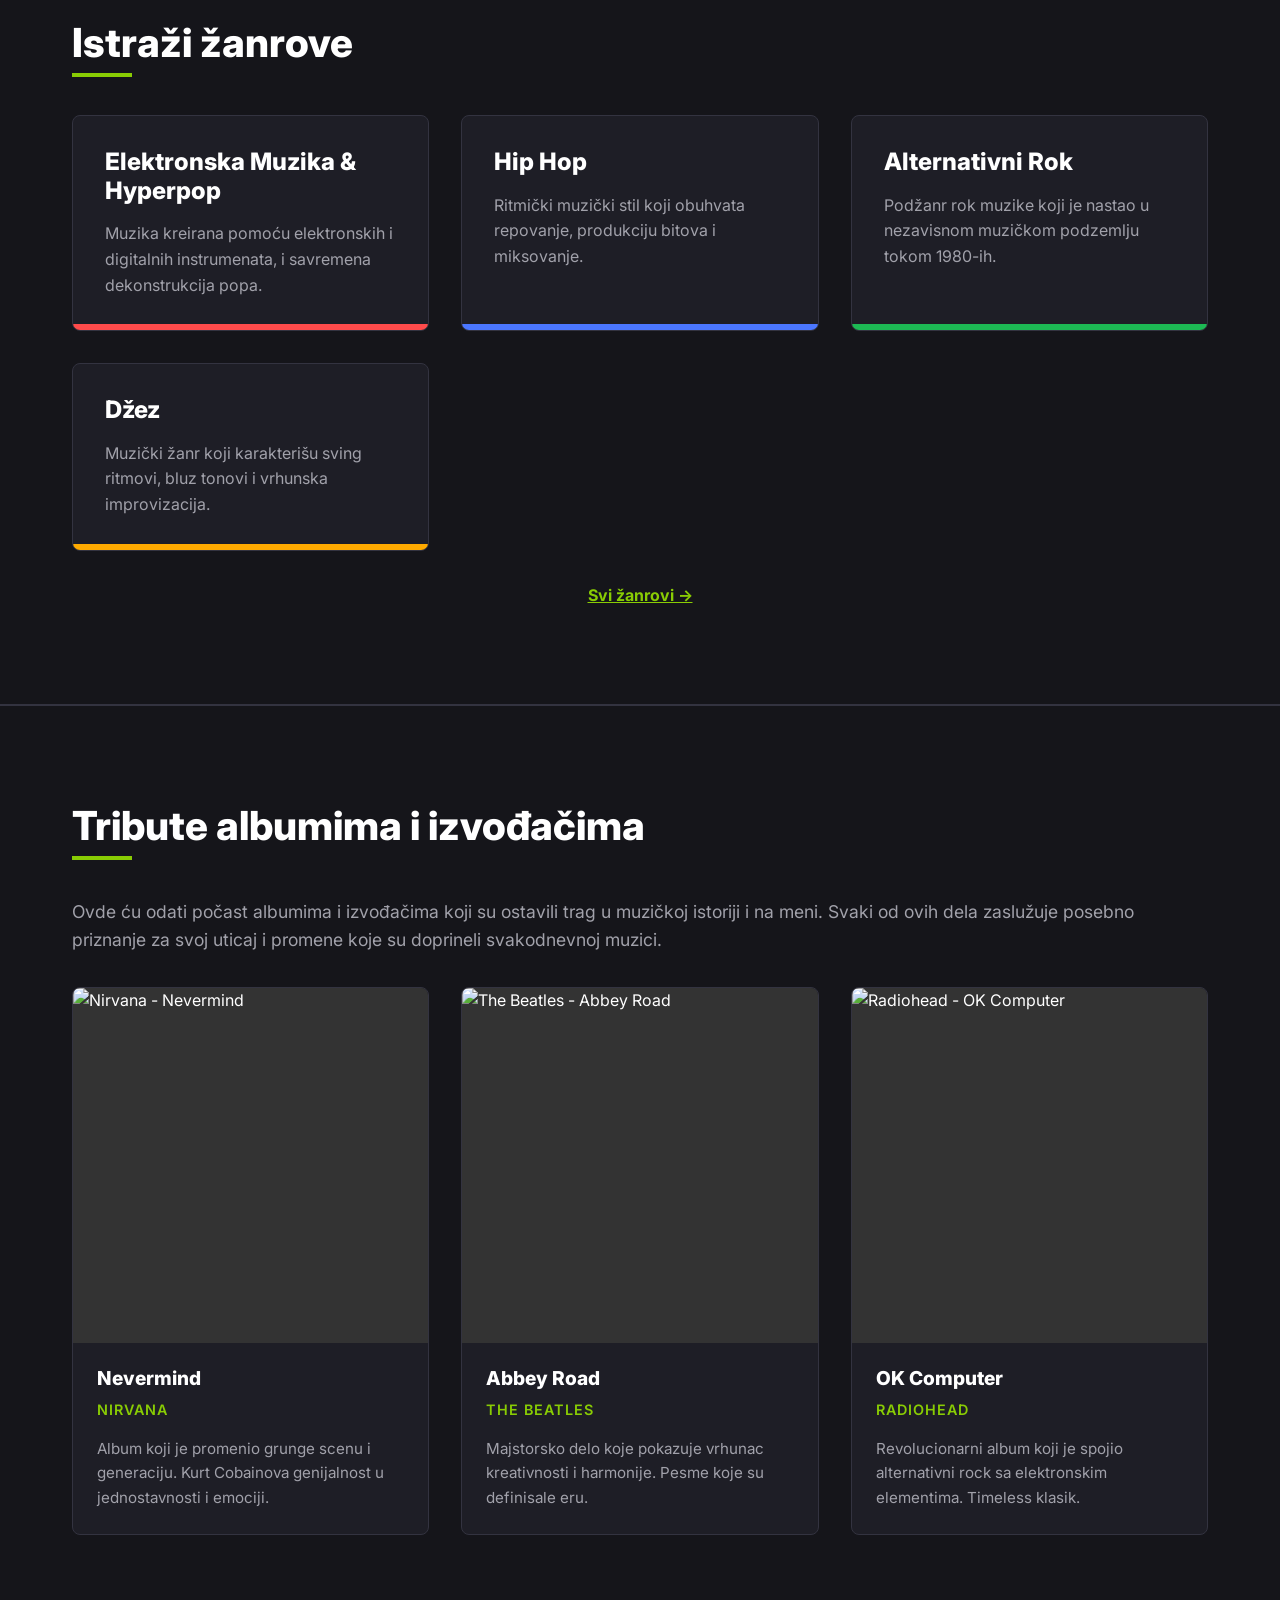
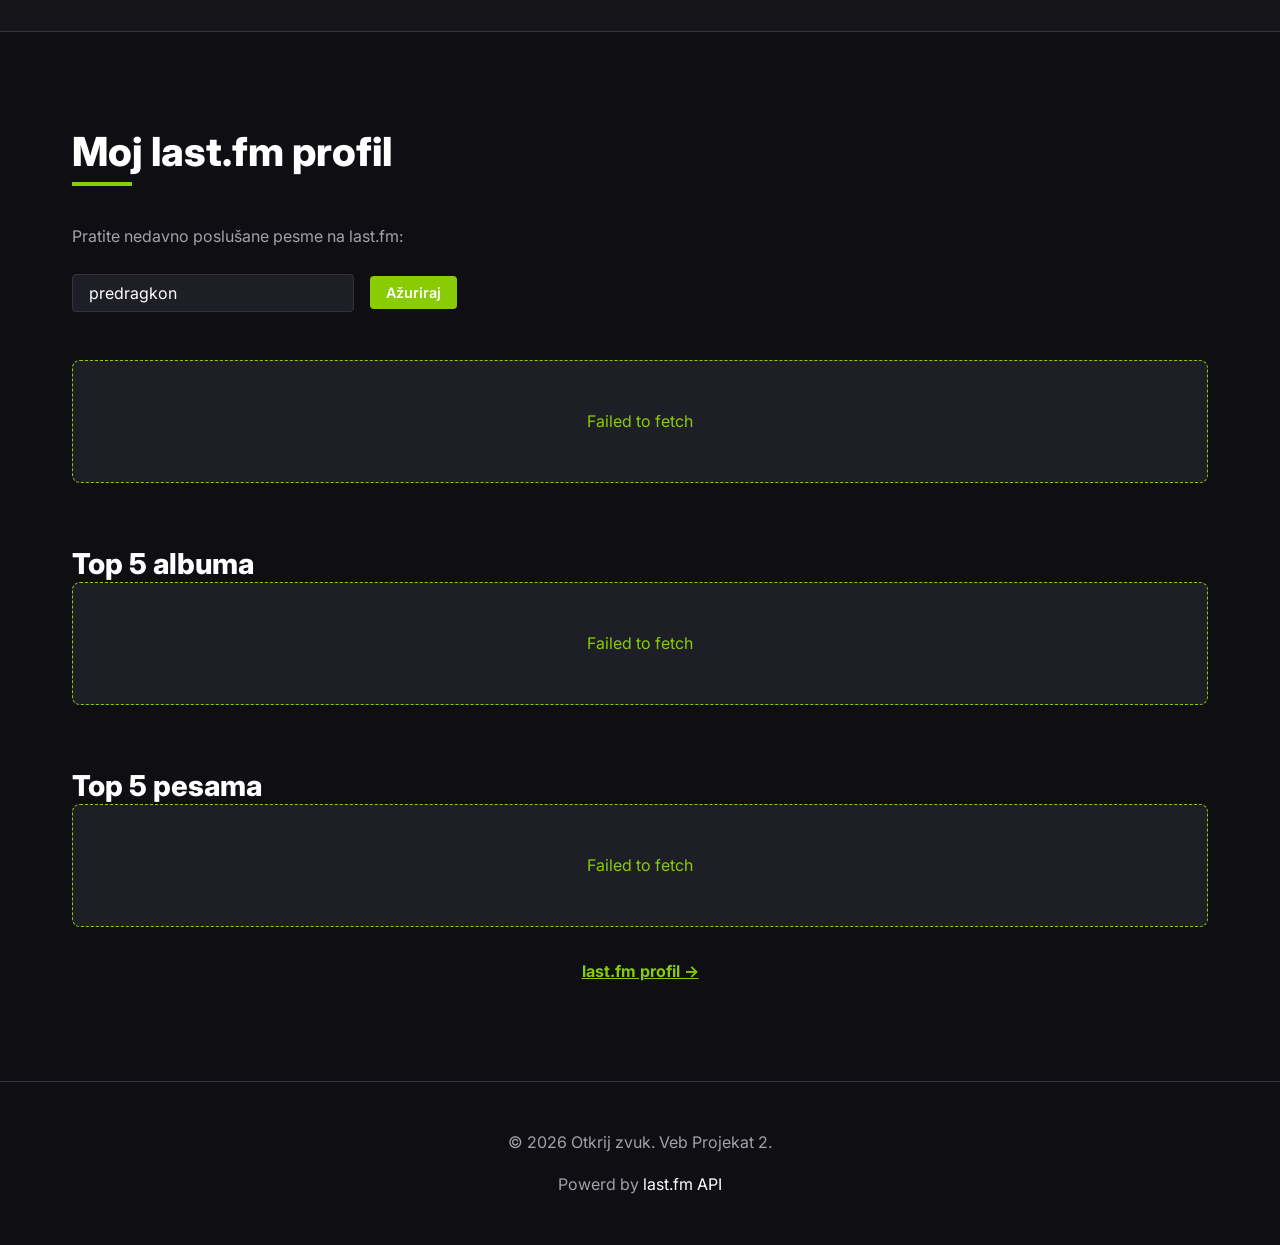
==== commit 636f807d: "1" ====
--- a/index.html
+++ b/index.html
@@ -33,7 +33,7 @@
         <section id="pocetna" class="hero">
             <div class="container hero-content">
                 <h1>Zaronite u muziku</h1>
-                <p>Pročitajte iskrene recenzije, istražite različite žanrove i pratite slušanje muzike uživo preko Last.fm platforme.</p>
+                <p>Pročitajte iskrene recenzije, istražite različite žanrove i pratite slušanje muzike in real time preko Last.fm platforme.</p>
                 <div class="hero-actions">
                     <a href="#recenzije" class="btn btn-primary">Čitaj recenzije</a>
                     <a href="#lastfm" class="btn btn-secondary">Moja slušanja</a>
@@ -111,7 +111,7 @@
             <div class="container">
                 <div class="lastfm-header">
                     <h2 class="section-title">Moj last.fm profil</h2>
-                    <p class="lastfm-subtitle">Praćenje nedavno puštanih pesama sa Last.fm uživo</p>
+                    <p class="lastfm-subtitle">Pratite nedavno poslušane pesme na last.fm: </p>
                     
                     <div class="username-picker">
                         <input type="text" id="lastfmUser" value="predragkon" placeholder="Unesite Last.fm Ime">
@@ -133,7 +133,7 @@
                     <div class="loading-state">Učitavanje top pesama...</div>
                 </div>
 
-                <a href="index.html#lastfm" class="centered-link">Last.fm profil &rarr;</a>
+                <a href="index.html#lastfm" class="centered-link">last.fm profil &rarr;</a>
             </div>
         </section>
     </main>
@@ -141,7 +141,7 @@
     <footer class="footer">
         <div class="container footer-content">
             <p>&copy; 2026 Otkrij zvuk. Veb Projekat 2.</p>
-            <p>Powerd by <a href="https://www.last.fm" target="_blank">Last.fm API</a></p>
+            <p>Powerd by <a href="https://www.last.fm" target="_blank">last.fm API</a></p>
         </div>
     </footer>
 
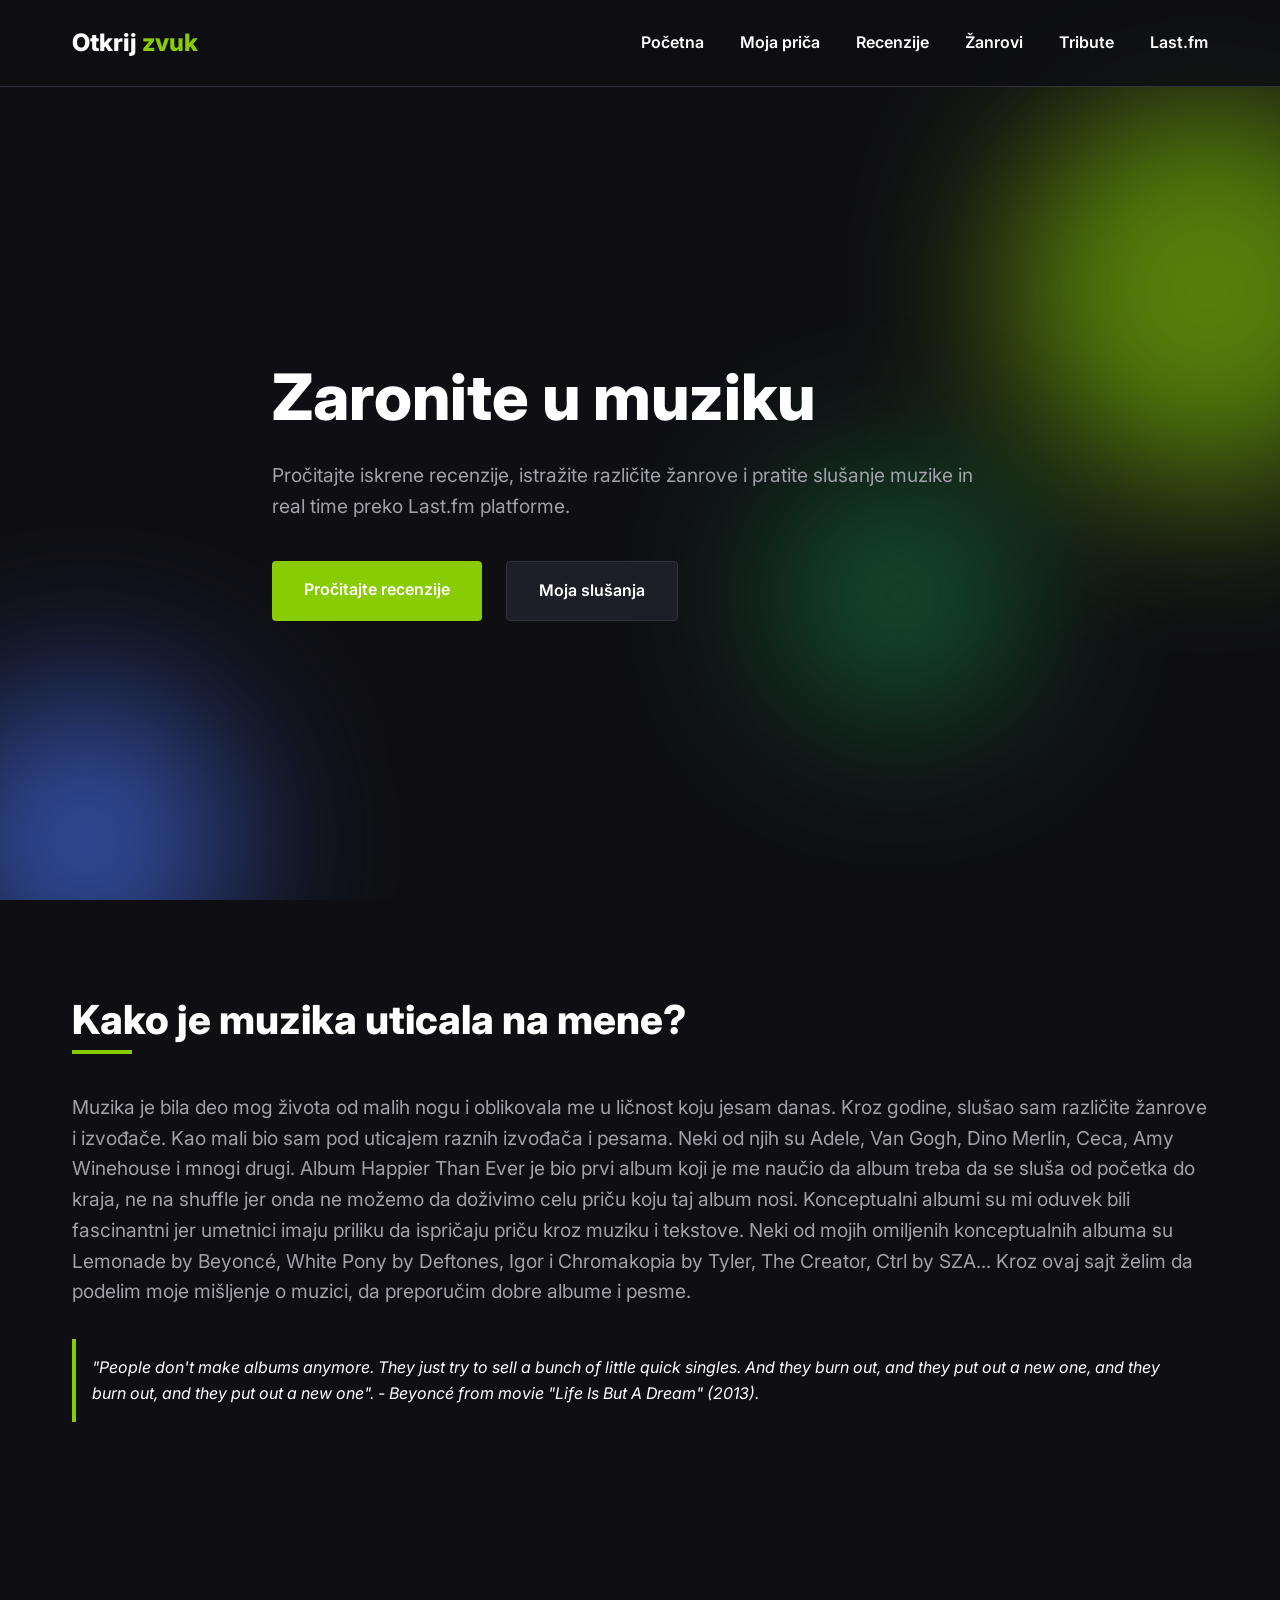
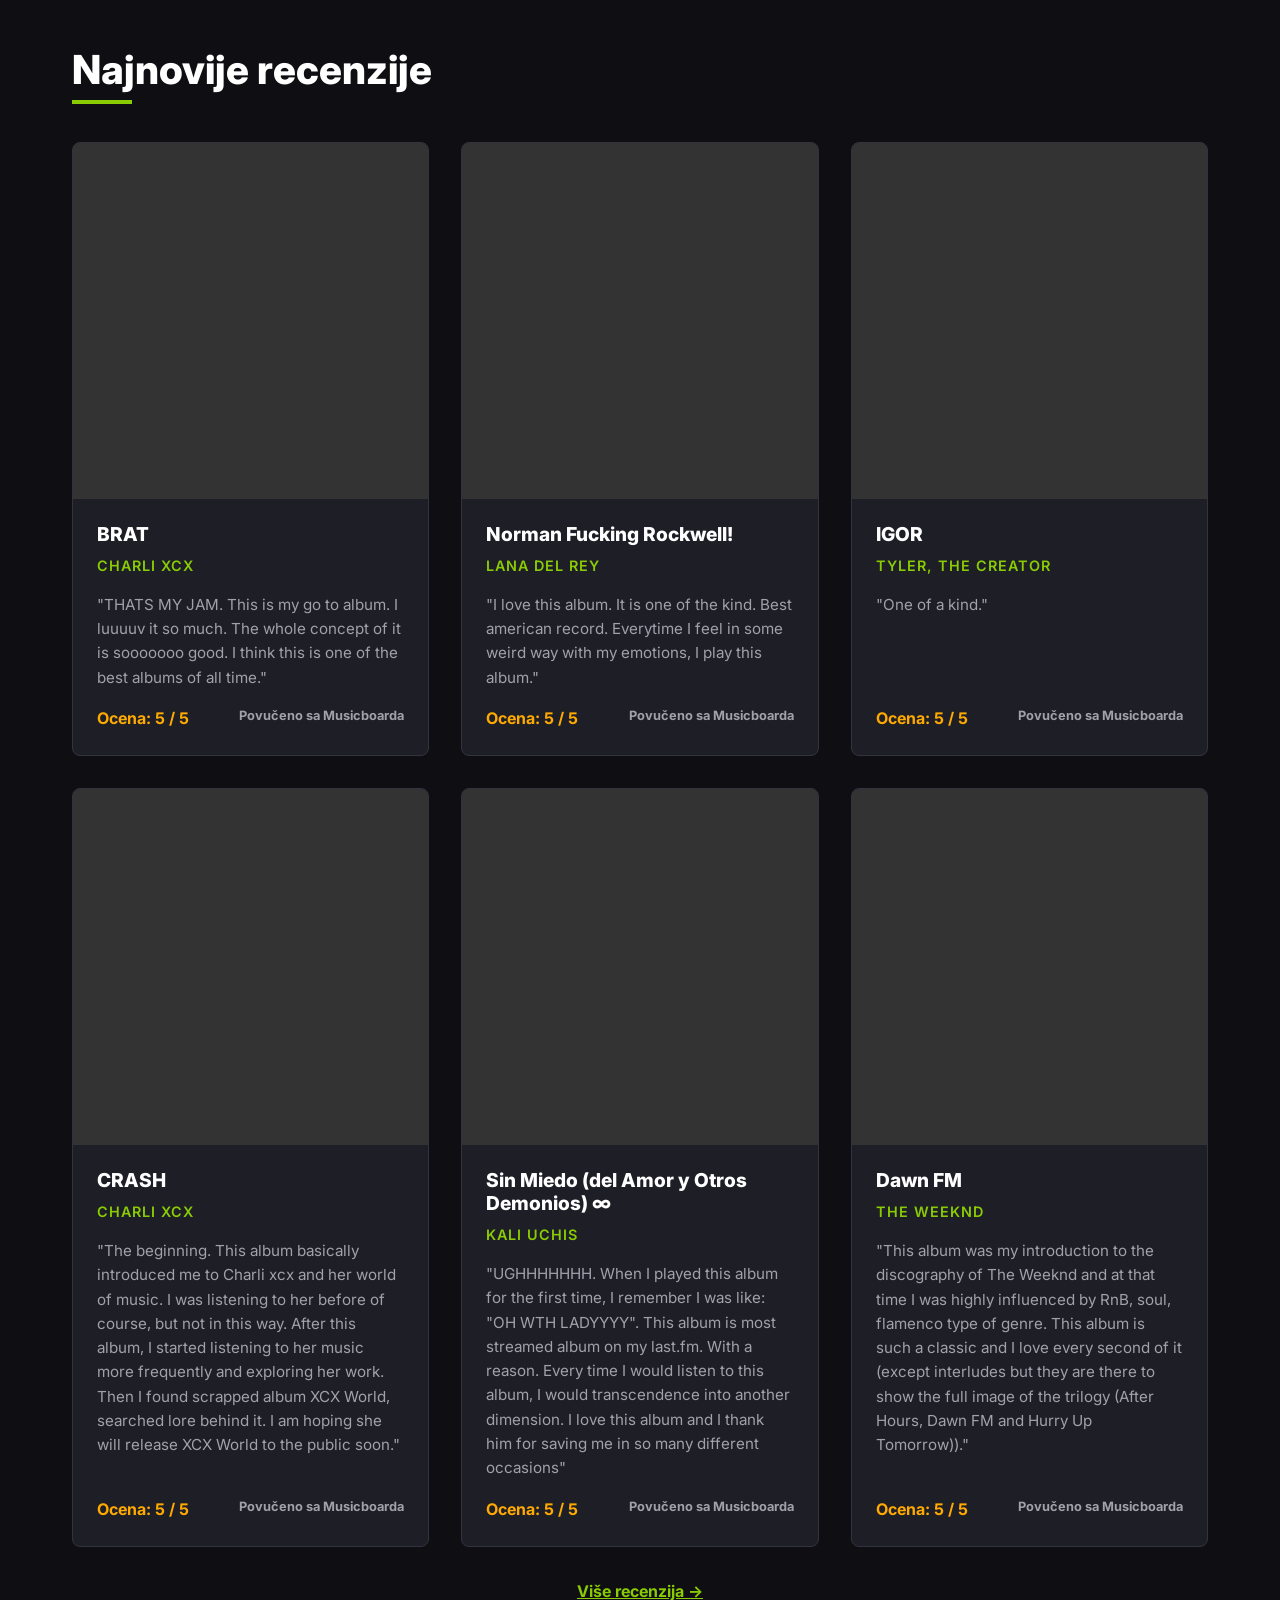
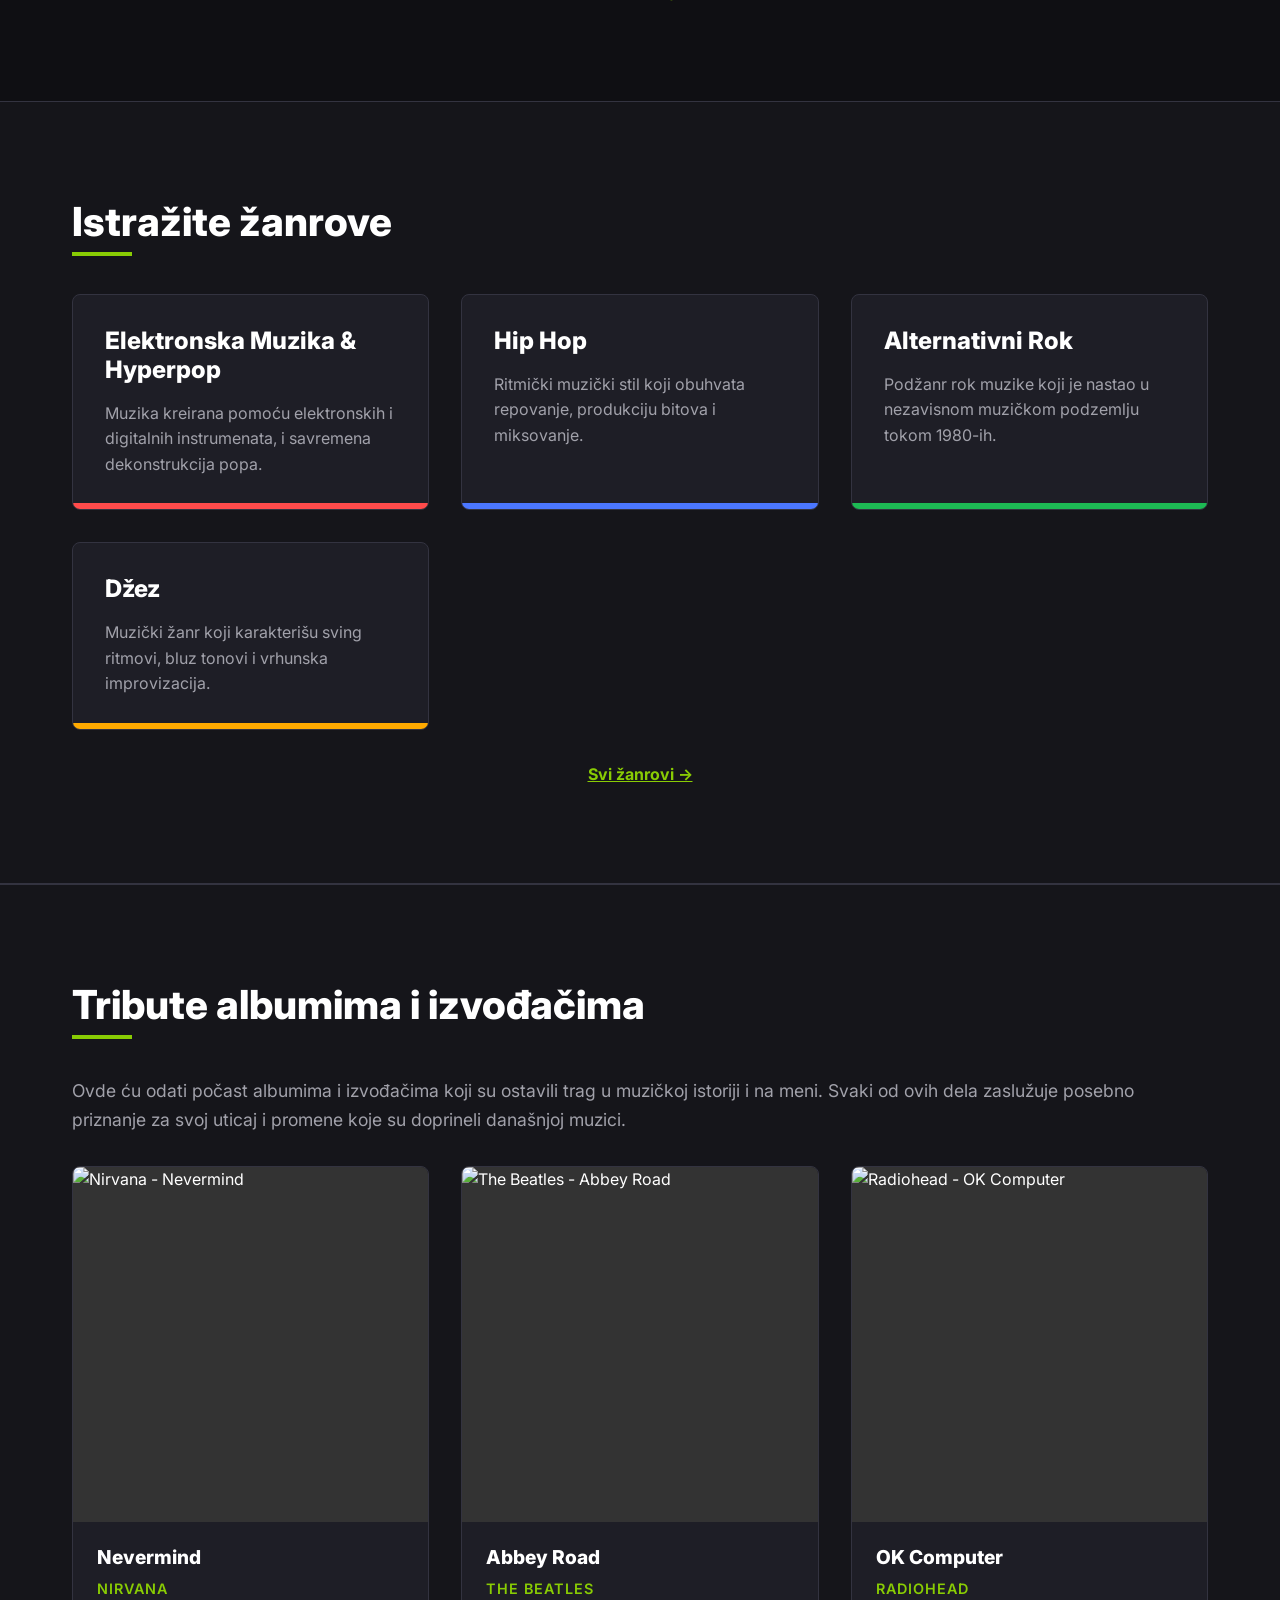
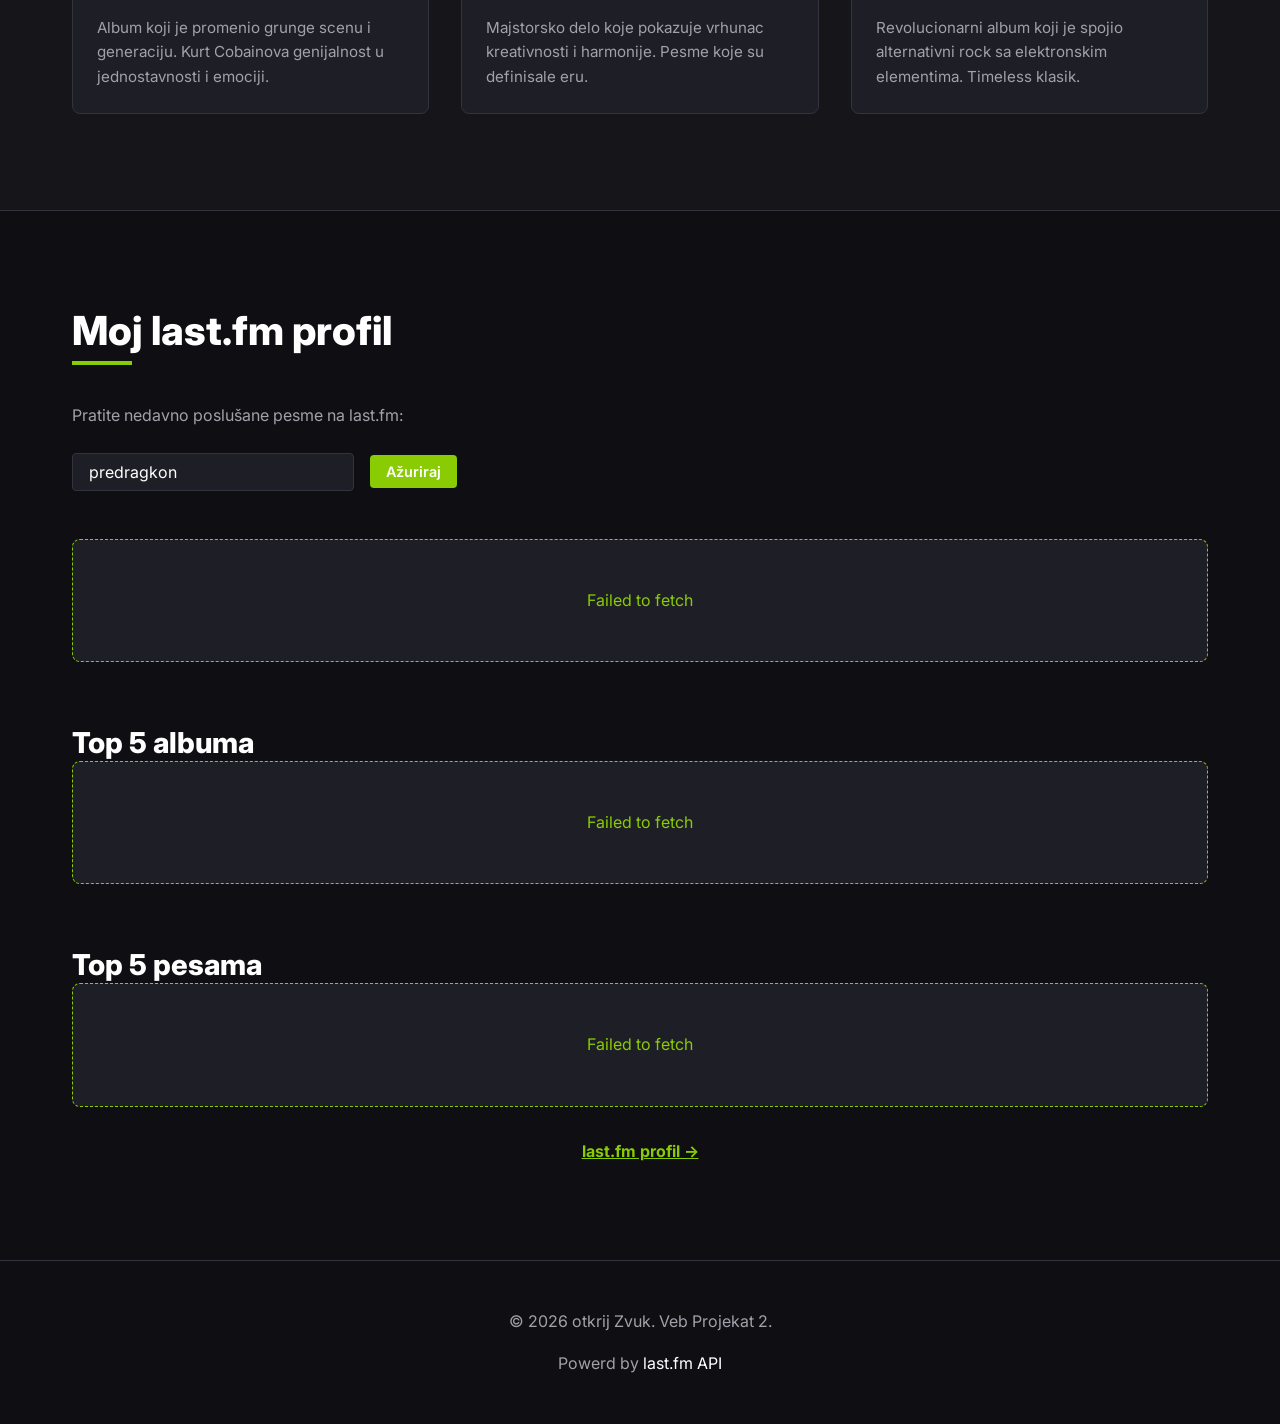
==== commit 80e32d12: "1" ====
--- a/index.html
+++ b/index.html
@@ -3,7 +3,7 @@
 <head>
     <meta charset="UTF-8">
     <meta name="viewport" content="width=device-width, initial-scale=1.0">
-    <title>Otkrij Muziku | Početna</title>
+    <title>otkrij Zuziku | Početna</title>
     <link rel="preconnect" href="https://fonts.googleapis.com">
     <link rel="preconnect" href="https://fonts.gstatic.com" crossorigin>
     <link href="https://fonts.googleapis.com/css2?family=Inter:wght@400;600;800&display=swap" rel="stylesheet">
@@ -35,7 +35,7 @@
                 <h1>Zaronite u muziku</h1>
                 <p>Pročitajte iskrene recenzije, istražite različite žanrove i pratite slušanje muzike in real time preko Last.fm platforme.</p>
                 <div class="hero-actions">
-                    <a href="#recenzije" class="btn btn-primary">Čitaj recenzije</a>
+                    <a href="#recenzije" class="btn btn-primary">Pročitajte recenzije</a>
                     <a href="#lastfm" class="btn btn-secondary">Moja slušanja</a>
                 </div>
             </div>
@@ -46,17 +46,20 @@
 
         <section id="moja-prica" class="section">
             <div class="container">
-                <h2 class="section-title">Kako je muzika uticala na mene</h2>
-                <p class="hero-desc">Muzika je bila deo mog života od malih nogu. Kroz godine, različiti žanrovi i izvođači su me oblikovali, inspirišući me da istražujem, osećam i razmišljam dublje. Ovde ću podeliti neke lične priče o tome kako su pesme i albumi promenili moje poglede na svet.</p>
+                <h2 class="section-title">Kako je muzika uticala na mene?</h2>
+                <p class="hero-desc">Muzika je bila deo mog života od malih nogu i oblikovala me u ličnost koju jesam danas. Kroz godine, slušao sam različite žanrove i izvođače. Kao mali bio sam pod uticajem raznih izvođača i pesama. Neki od njih su Adele, Van Gogh, Dino Merlin, Ceca, Amy Winehouse i mnogi drugi. Album Happier Than Ever je bio prvi album koji je me naučio da album treba da se sluša od početka do kraja, ne na shuffle jer onda ne možemo da doživimo celu priču koju taj album nosi.
+                    Konceptualni albumi su mi oduvek bili fascinantni jer umetnici imaju priliku da ispričaju priču kroz muziku i tekstove. Neki od mojih omiljenih konceptualnih albuma su Lemonade by Beyoncé, White Pony by Deftones, Igor i Chromakopia by Tyler, The Creator, Ctrl by SZA...
+                    Kroz ovaj sajt želim da podelim moje mišljenje o muzici, da preporučim dobre albume i pesme.
+                </p>
                 <blockquote style="font-style: italic; margin: 2rem 0; padding: 1rem; border-left: 4px solid var(--primary); background: var(--bg-secondary);">
-                    "Muzika izražava ono što se ne može reći rečima i što se ne može ćutati." – Viktor Igo
+                    "People don't make albums anymore. They just try to sell a bunch of little quick singles. And they burn out, and they put out a new one, and they burn out, and they put out a new one". - Beyoncé from movie "Life Is But A Dream" (2013).
                 </blockquote>
             </div>
         </section>
 
         <section id="recenzije" class="section">
             <div class="container">
-                <h2 class="section-title">Najnovije Recenzije</h2>
+                <h2 class="section-title">Najnovije recenzije</h2>
                 <div class="reviews-grid" id="reviewsContainer">
                     <div class="loading-state">Učitavanje recenzija...</div>
                 </div>
@@ -66,7 +69,7 @@
 
         <section id="zanrovi" class="section section-alt">
             <div class="container">
-                <h2 class="section-title">Istraži žanrove</h2>
+                <h2 class="section-title">Istražite žanrove</h2>
                 <div class="genres-grid" id="genresContainer">
                     <div class="loading-state">Učitavanje žanrova...</div>
                 </div>
@@ -77,7 +80,7 @@
         <section id="tribute" class="section section-alt">
             <div class="container">
                 <h2 class="section-title">Tribute albumima i izvođačima</h2>
-                <p class="section-desc">Ovde ću odati počast albumima i izvođačima koji su ostavili trag u muzičkoj istoriji i na meni. Svaki od ovih dela zaslužuje posebno priznanje za svoj uticaj i promene koje su doprineli svakodnevnoj muzici.</p>
+                <p class="section-desc">Ovde ću odati počast albumima i izvođačima koji su ostavili trag u muzičkoj istoriji i na meni. Svaki od ovih dela zaslužuje posebno priznanje za svoj uticaj i promene koje su doprineli današnjoj muzici.</p>
                 <div class="tribute-grid">
                     <div class="card">
                         <img src="https://via.placeholder.com/300x300?text=Nirvana+Nevermind" alt="Nirvana - Nevermind" class="card-img" loading="lazy">
@@ -140,7 +143,7 @@
 
     <footer class="footer">
         <div class="container footer-content">
-            <p>&copy; 2026 Otkrij zvuk. Veb Projekat 2.</p>
+            <p>&copy; 2026 otkrij Zvuk. Veb Projekat 2.</p>
             <p>Powerd by <a href="https://www.last.fm" target="_blank">last.fm API</a></p>
         </div>
     </footer>
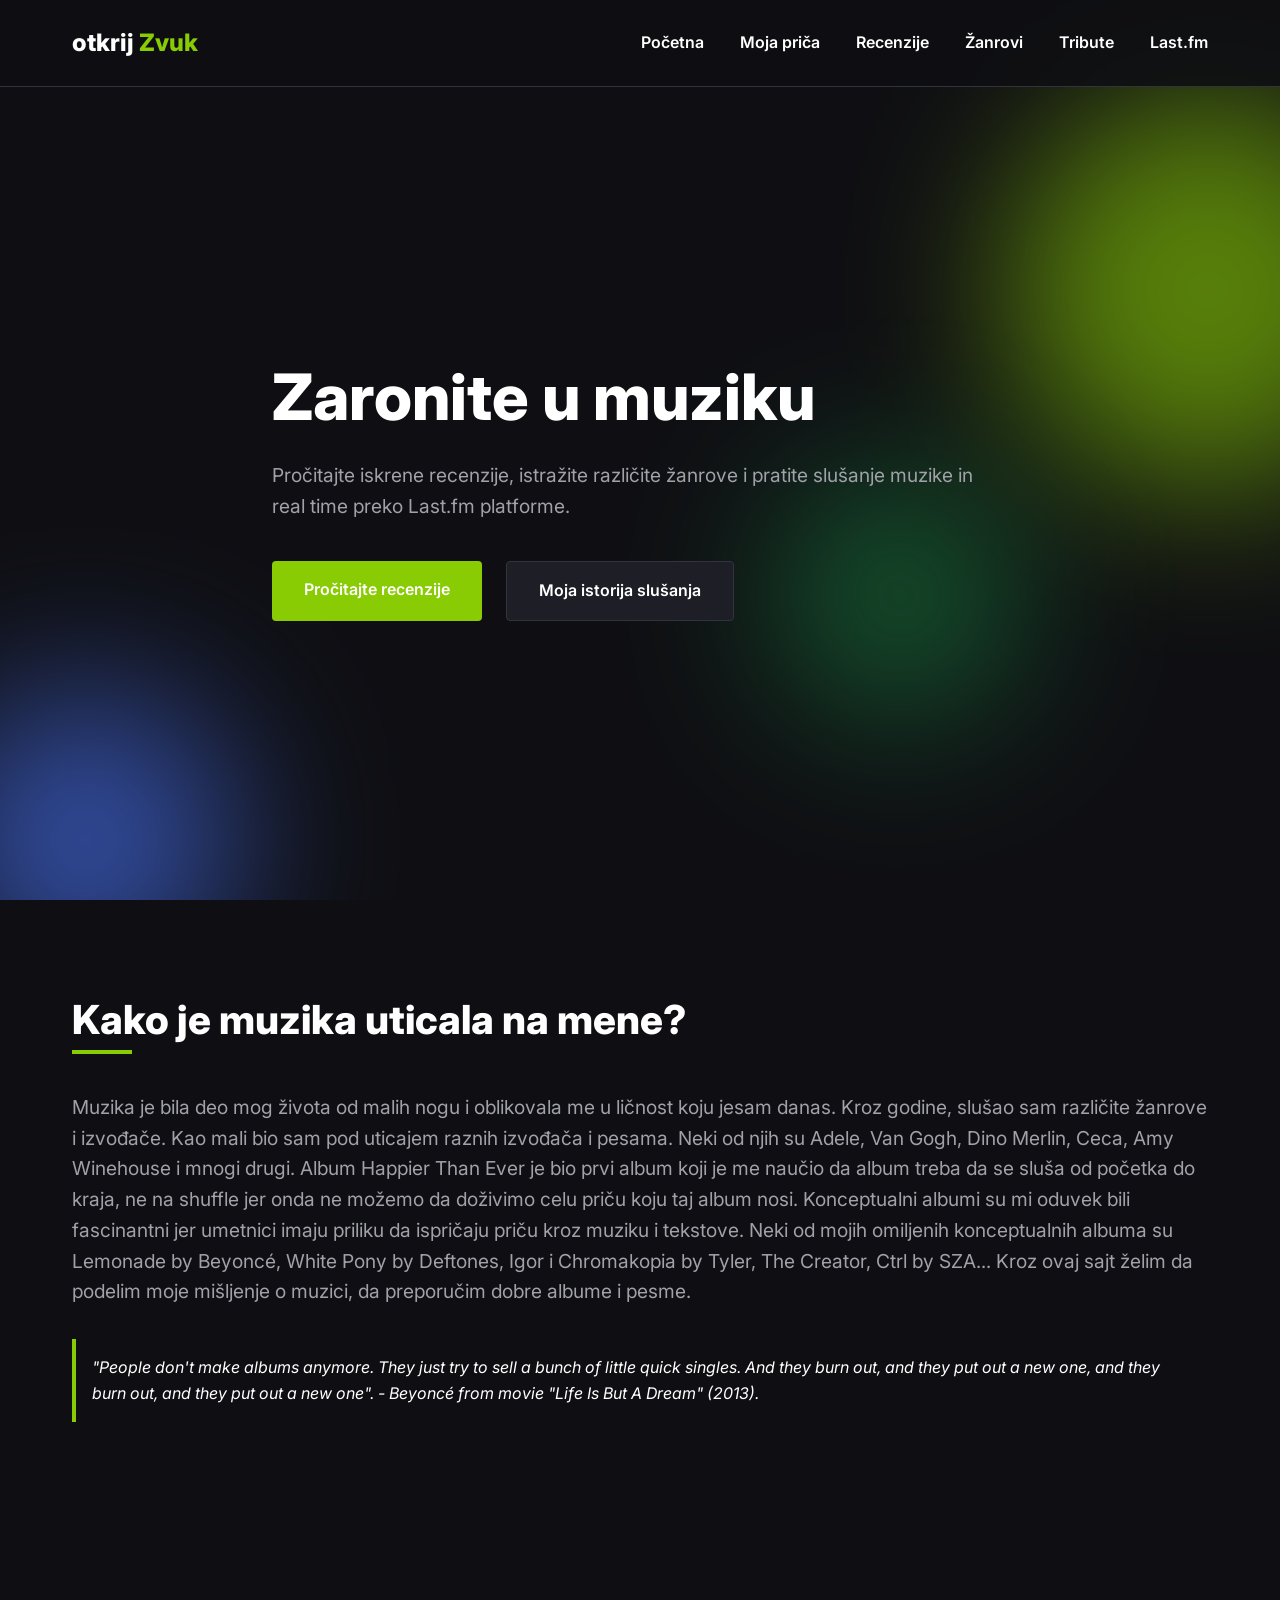
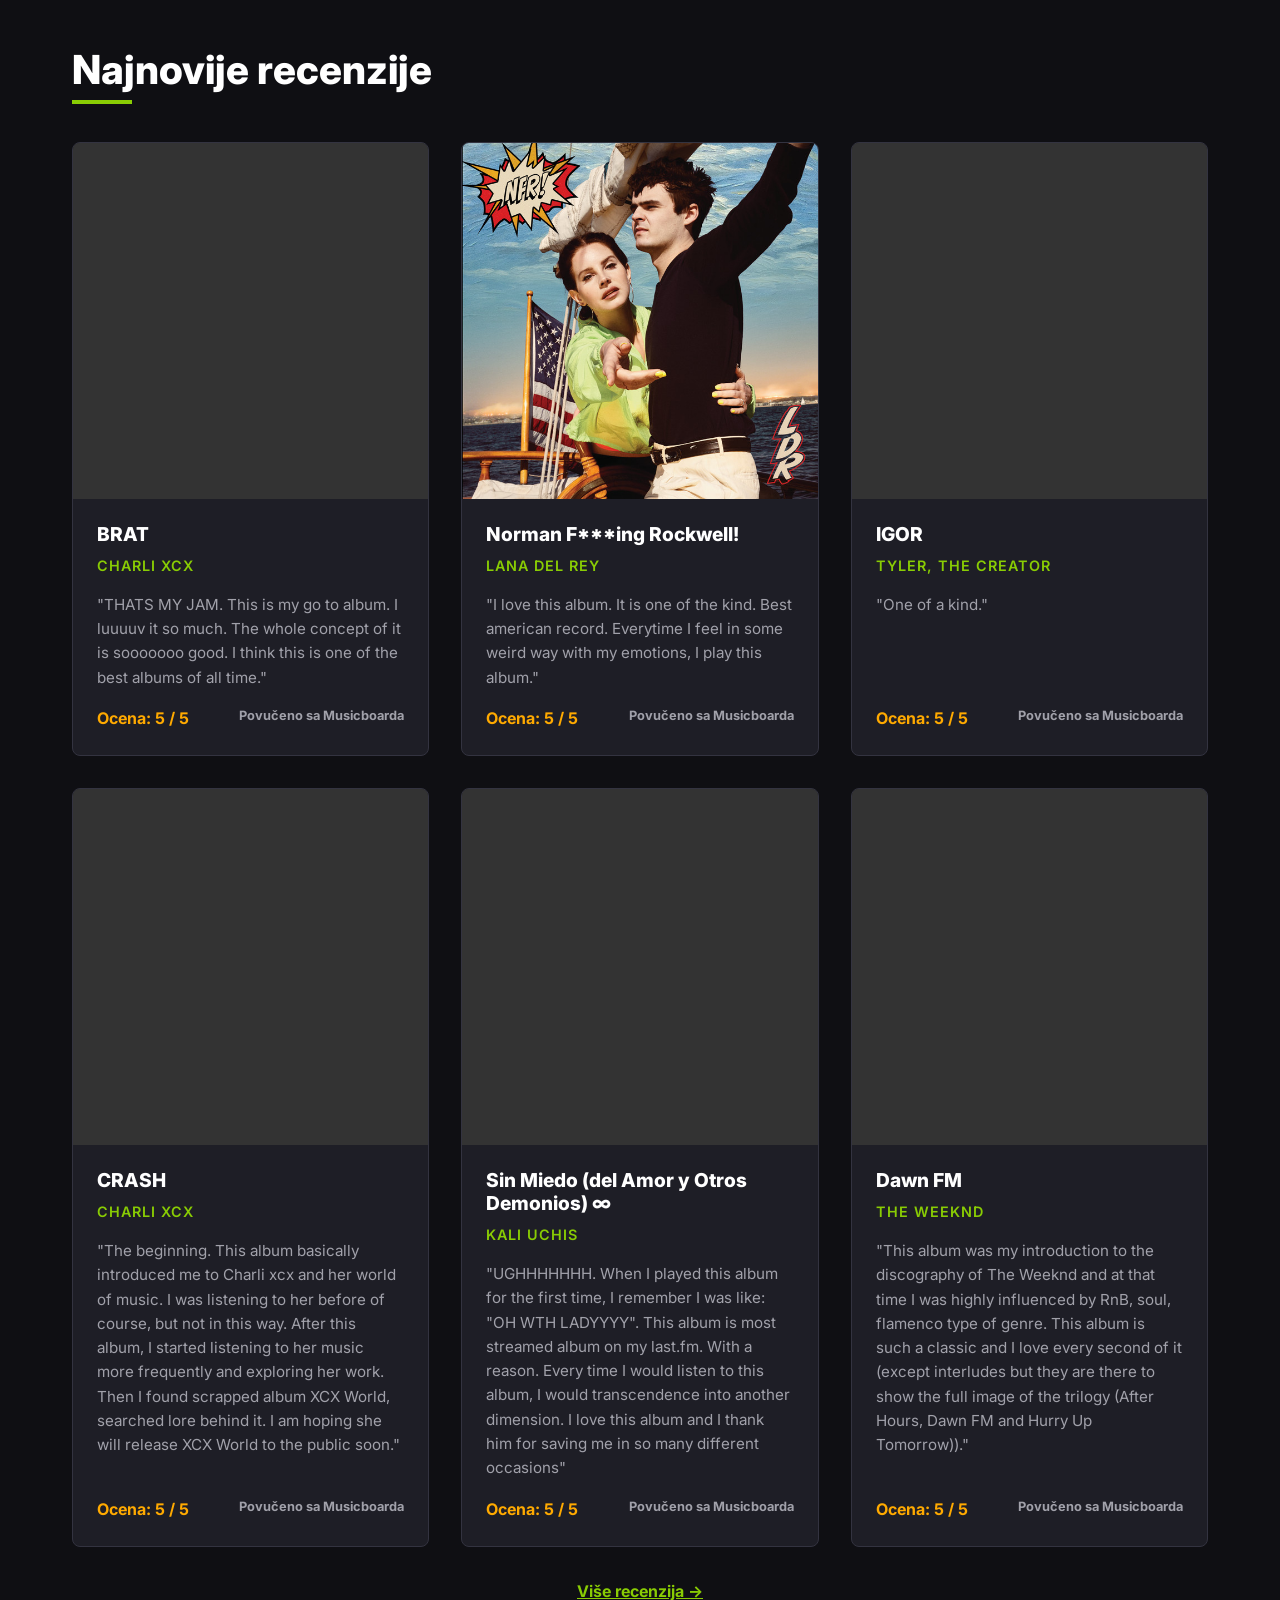
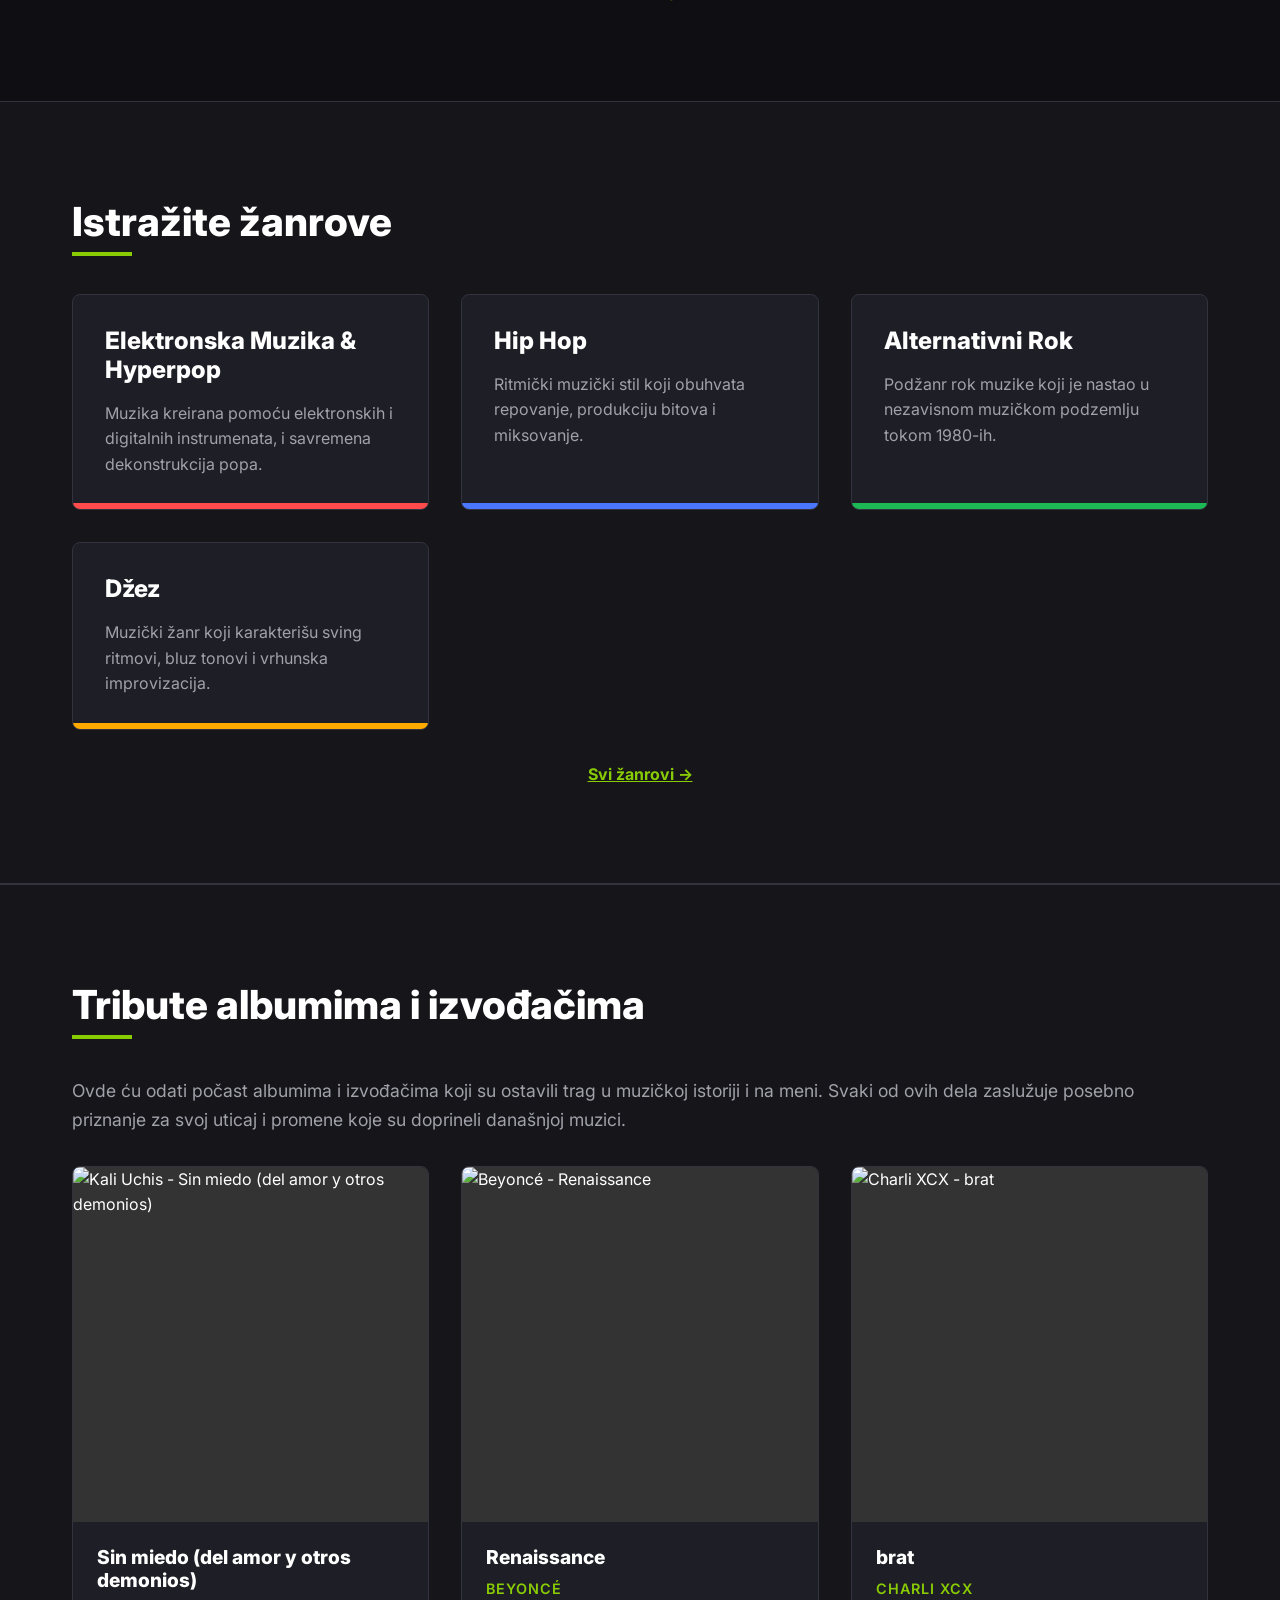
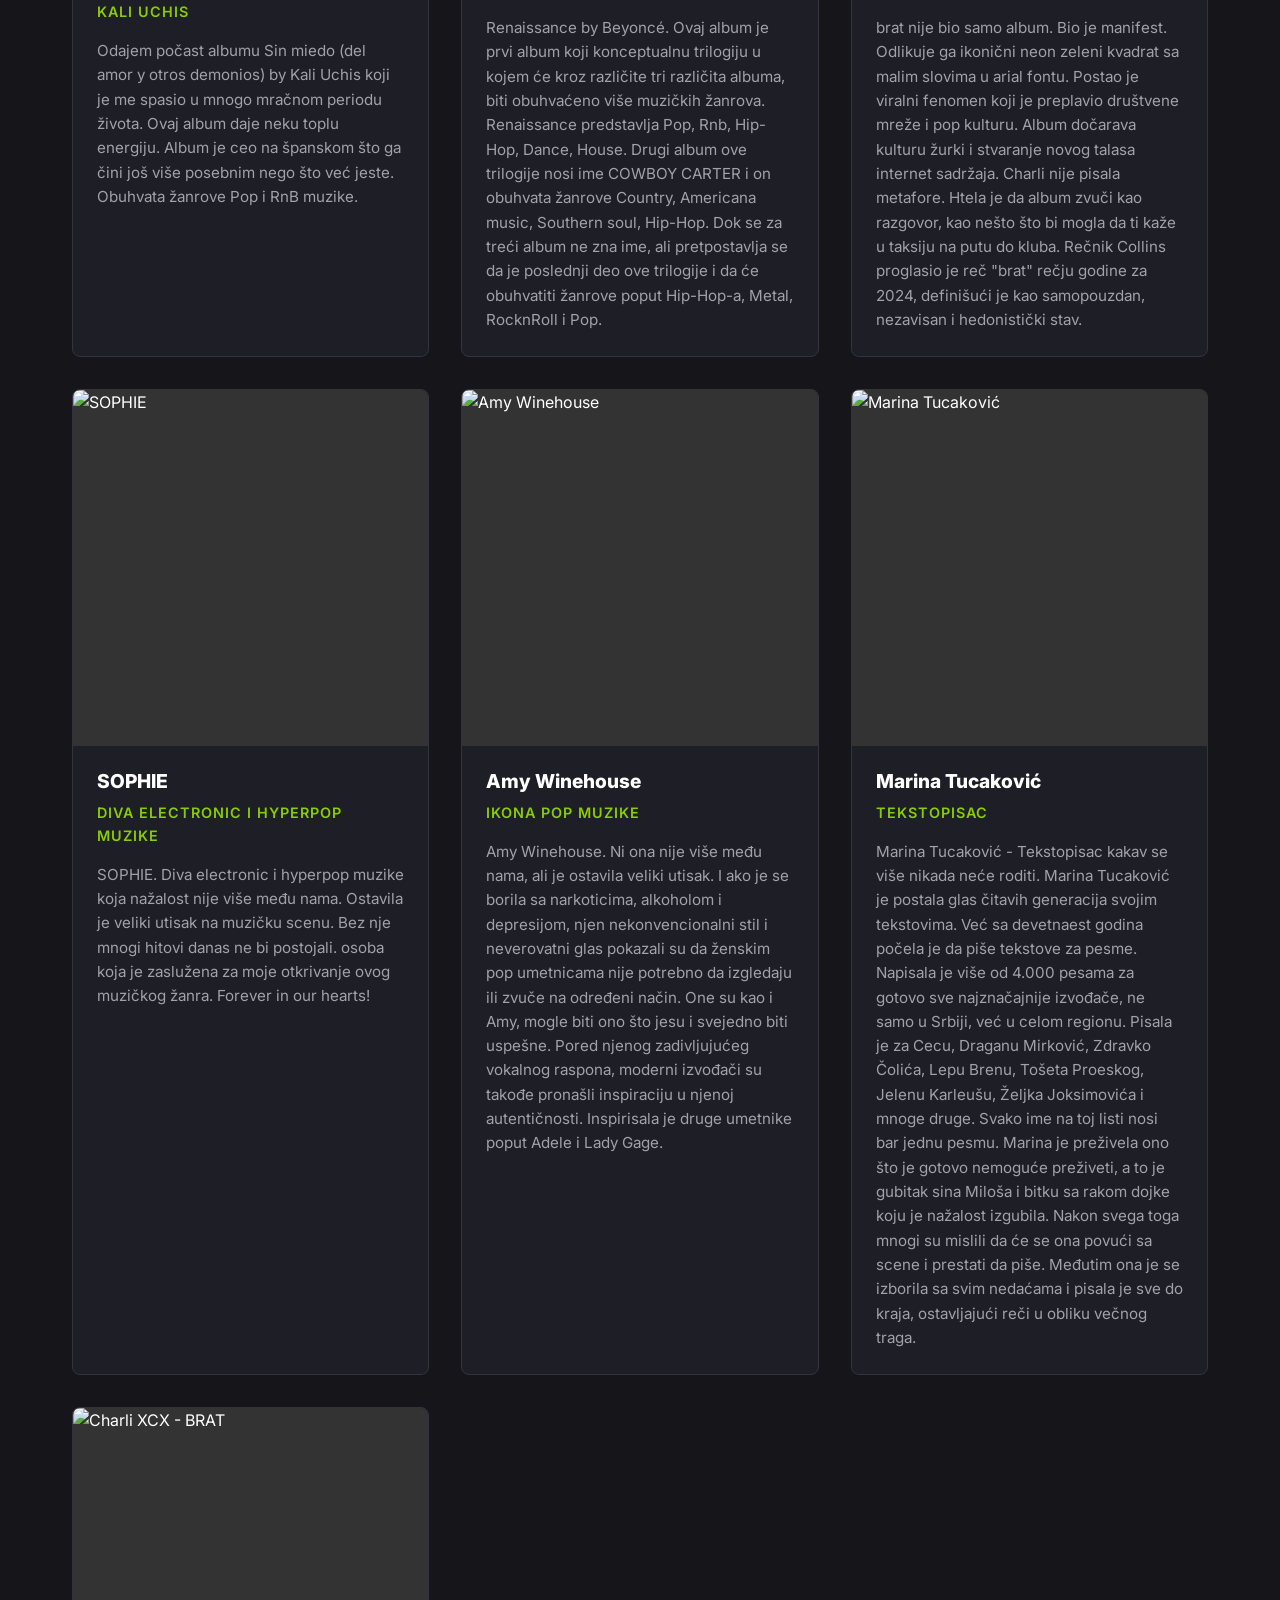
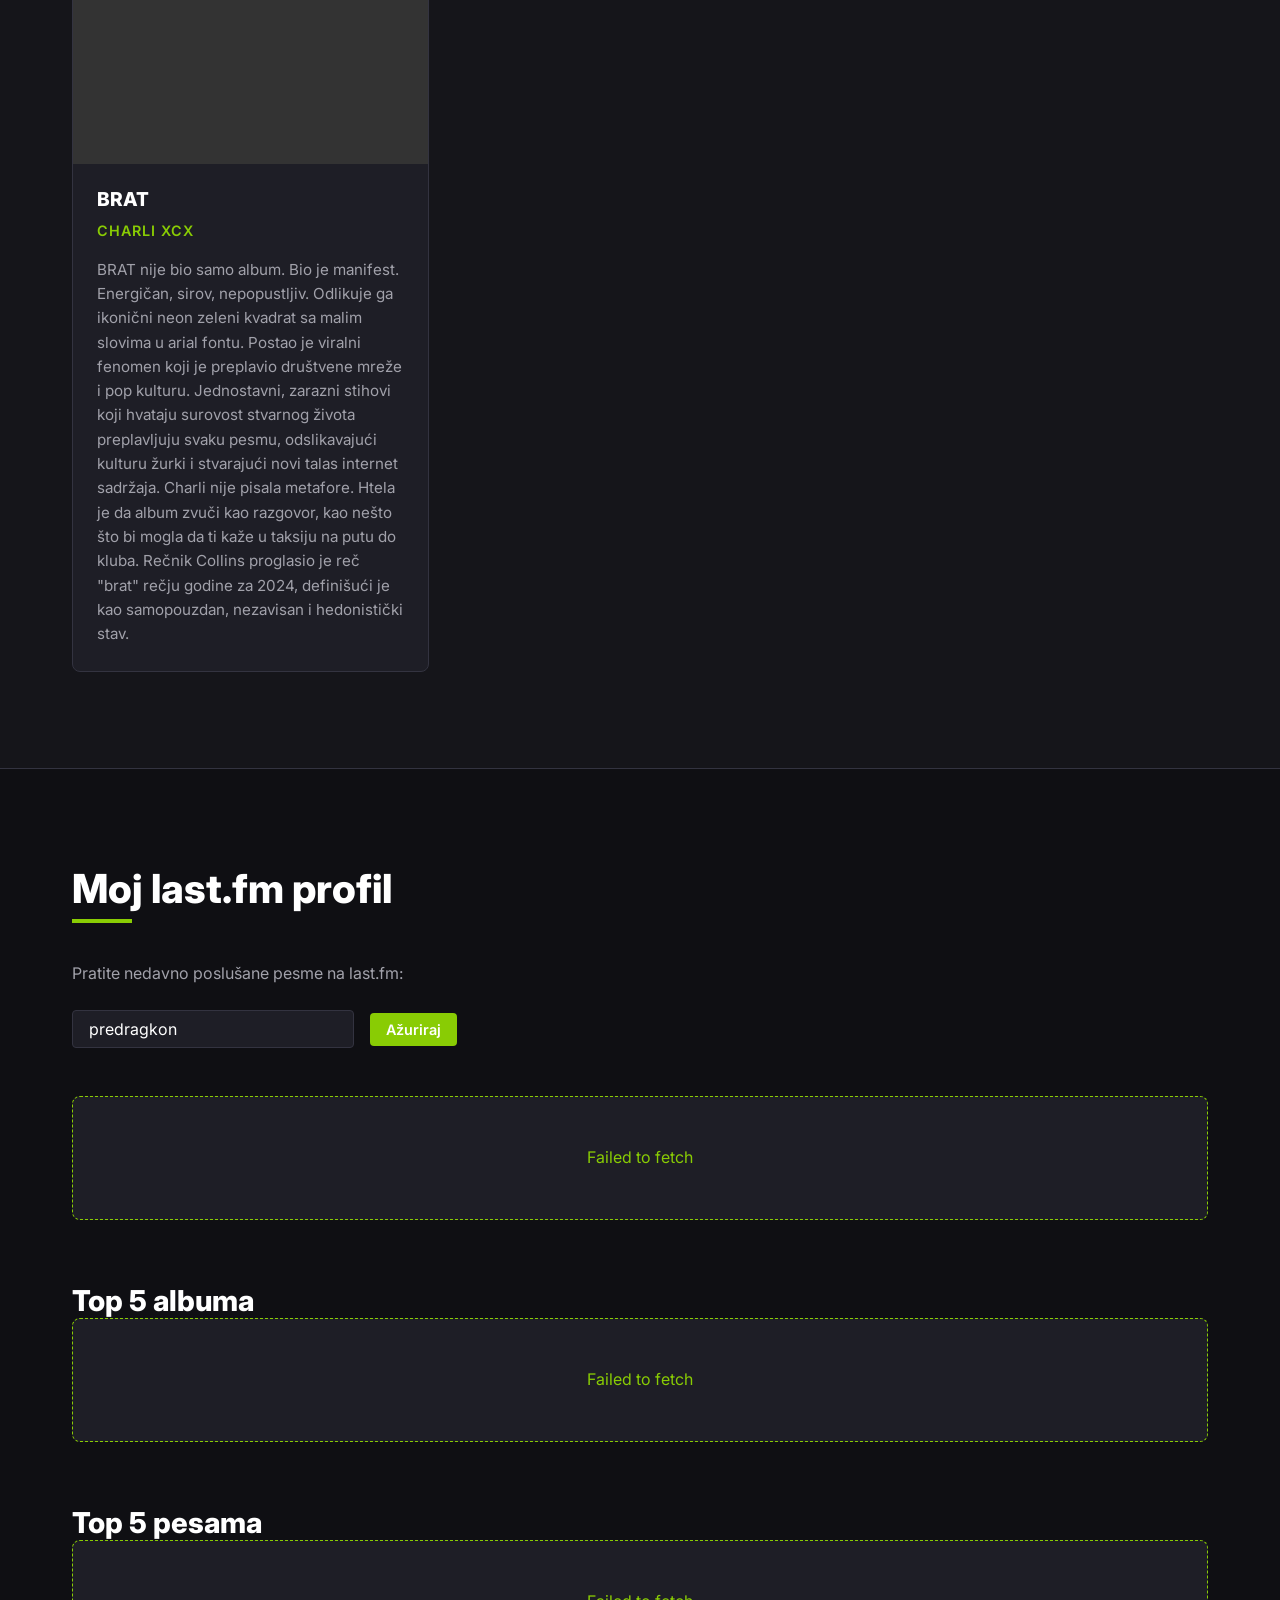
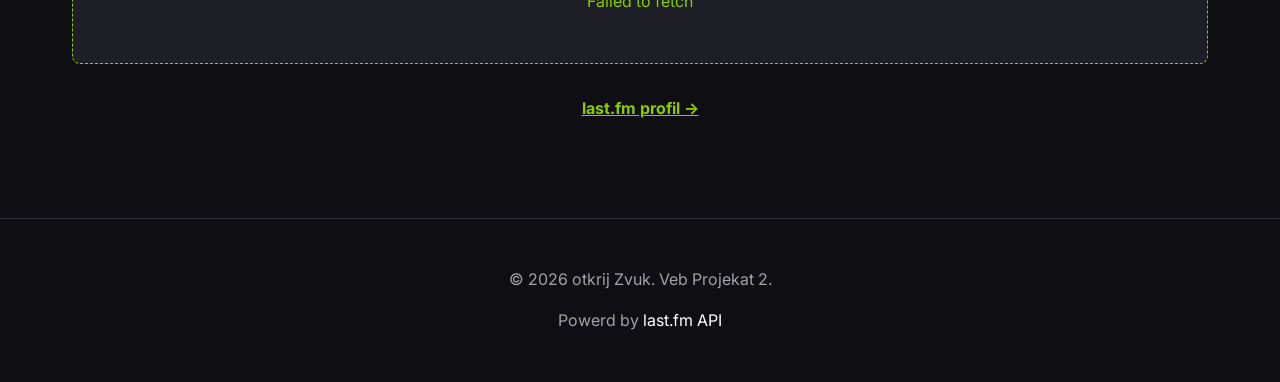
==== commit f1d5927e: "1" ====
--- a/index.html
+++ b/index.html
@@ -3,7 +3,7 @@
 <head>
     <meta charset="UTF-8">
     <meta name="viewport" content="width=device-width, initial-scale=1.0">
-    <title>otkrij Zuziku | Početna</title>
+    <title>otkrij Zvuk | Početna</title>
     <link rel="preconnect" href="https://fonts.googleapis.com">
     <link rel="preconnect" href="https://fonts.gstatic.com" crossorigin>
     <link href="https://fonts.googleapis.com/css2?family=Inter:wght@400;600;800&display=swap" rel="stylesheet">
@@ -17,7 +17,7 @@
 <body>
     <header class="navbar">
         <div class="container nav-content">
-            <a href="index.html" class="logo">Otkrij <span>zvuk</span></a>
+            <a href="index.html" class="logo">otkrij <span>Zvuk</span></a>
             <nav class="nav-links">
                 <a href="#pocetna">Početna</a>
                 <a href="#moja-prica">Moja priča</a>
@@ -36,7 +36,7 @@
                 <p>Pročitajte iskrene recenzije, istražite različite žanrove i pratite slušanje muzike in real time preko Last.fm platforme.</p>
                 <div class="hero-actions">
                     <a href="#recenzije" class="btn btn-primary">Pročitajte recenzije</a>
-                    <a href="#lastfm" class="btn btn-secondary">Moja slušanja</a>
+                    <a href="#lastfm" class="btn btn-secondary">Moja istorija slušanja</a>
                 </div>
             </div>
             <div class="shape shape-1"></div>
@@ -83,27 +83,59 @@
                 <p class="section-desc">Ovde ću odati počast albumima i izvođačima koji su ostavili trag u muzičkoj istoriji i na meni. Svaki od ovih dela zaslužuje posebno priznanje za svoj uticaj i promene koje su doprineli današnjoj muzici.</p>
                 <div class="tribute-grid">
                     <div class="card">
-                        <img src="https://via.placeholder.com/300x300?text=Nirvana+Nevermind" alt="Nirvana - Nevermind" class="card-img" loading="lazy">
+                        <img src="./pics/sinmiedo.png" alt="Kali Uchis - Sin miedo (del amor y otros demonios)" class="card-img" loading="lazy">
                         <div class="card-content">
-                            <h3 class="card-title">Nevermind</h3>
-                            <div class="card-subtitle">Nirvana</div>
-                            <p class="card-desc">Album koji je promenio grunge scenu i generaciju. Kurt Cobainova genijalnost u jednostavnosti i emociji.</p>
+                            <h3 class="card-title">Sin miedo (del amor y otros demonios)</h3>
+                            <div class="card-subtitle">Kali Uchis</div>
+                            <p class="card-desc">Odajem počast albumu Sin miedo (del amor y otros demonios) by Kali Uchis koji je me spasio u mnogo mračnom periodu života. Ovaj album daje neku toplu energiju. Album je ceo na španskom što ga čini još više posebnim nego što već jeste. Obuhvata žanrove Pop i RnB muzike.</p>
                         </div>
                     </div>
                     <div class="card">
-                        <img src="https://via.placeholder.com/300x300?text=The+Beatles+Abbey+Road" alt="The Beatles - Abbey Road" class="card-img" loading="lazy">
+                        <img src="./pics/renaissance.webp" alt="Beyoncé - Renaissance" class="card-img" loading="lazy">
                         <div class="card-content">
-                            <h3 class="card-title">Abbey Road</h3>
-                            <div class="card-subtitle">The Beatles</div>
-                            <p class="card-desc">Majstorsko delo koje pokazuje vrhunac kreativnosti i harmonije. Pesme koje su definisale eru.</p>
+                            <h3 class="card-title">Renaissance</h3>
+                            <div class="card-subtitle">Beyoncé</div>
+                            <p class="card-desc">Renaissance by Beyoncé. Ovaj album je prvi album koji konceptualnu trilogiju u kojem će kroz različite tri različita albuma, biti obuhvaćeno više muzičkih žanrova. Renaissance predstavlja Pop, Rnb, Hip-Hop, Dance, House. Drugi album ove trilogije nosi ime COWBOY CARTER i on obuhvata žanrove Country, Americana music, Southern soul, Hip-Hop. Dok se za treći album ne zna ime, ali pretpostavlja se da je poslednji deo ove trilogije i da će obuhvatiti žanrove poput Hip-Hop-a, Metal, RocknRoll i Pop.</p>
                         </div>
                     </div>
                     <div class="card">
-                        <img src="https://via.placeholder.com/300x300?text=Radiohead+OK+Computer" alt="Radiohead - OK Computer" class="card-img" loading="lazy">
+                        <img src="./pics/brat.png" alt="Charli XCX - brat" class="card-img" loading="lazy">
                         <div class="card-content">
-                            <h3 class="card-title">OK Computer</h3>
-                            <div class="card-subtitle">Radiohead</div>
-                            <p class="card-desc">Revolucionarni album koji je spojio alternativni rock sa elektronskim elementima. Timeless klasik.</p>
+                            <h3 class="card-title">brat</h3>
+                            <div class="card-subtitle">Charli xcx</div>
+                            <p class="card-desc">brat nije bio samo album. Bio je manifest. Odlikuje ga ikonični neon zeleni kvadrat sa malim slovima u arial fontu. Postao je viralni fenomen koji je preplavio društvene mreže i pop kulturu. Album dočarava kulturu žurki i stvaranje novog talasa internet sadržaja. Charli nije pisala metafore. Htela je da album zvuči kao razgovor, kao nešto što bi mogla da ti kaže u taksiju na putu do kluba. Rečnik Collins proglasio je reč "brat" rečju godine za 2024, definišući je kao samopouzdan, nezavisan i hedonistički stav.</p>
+                        </div>
+                    </div>
+                    <div class="card">
+                        <img src="./pics/sophie.png" alt="SOPHIE" class="card-img" loading="lazy">
+                        <div class="card-content">
+                            <h3 class="card-title">SOPHIE</h3>
+                            <div class="card-subtitle">Diva electronic i hyperpop muzike</div>
+                            <p class="card-desc">SOPHIE. Diva electronic i hyperpop muzike koja nažalost nije više među nama. Ostavila je veliki utisak na muzičku scenu. Bez nje mnogi hitovi danas ne bi postojali. osoba koja je zaslužena za moje otkrivanje ovog muzičkog žanra. Forever in our hearts!</p>
+                        </div>
+                    </div>
+                    <div class="card">
+                        <img src="./pics/amy.jpg" alt="Amy Winehouse" class="card-img" loading="lazy">
+                        <div class="card-content">
+                            <h3 class="card-title">Amy Winehouse</h3>
+                            <div class="card-subtitle">Ikona pop muzike</div>
+                            <p class="card-desc">Amy Winehouse. Ni ona nije više među nama, ali je ostavila veliki utisak. I ako je se borila sa narkoticima, alkoholom i depresijom, njen nekonvencionalni stil i neverovatni glas pokazali su da ženskim pop umetnicama nije potrebno da izgledaju ili zvuče na određeni način. One su kao i Amy, mogle biti ono što jesu i svejedno biti uspešne. Pored njenog zadivljujućeg vokalnog raspona, moderni izvođači su takođe pronašli inspiraciju u njenoj autentičnosti. Inspirisala je druge umetnike poput Adele i Lady Gage.</p>
+                        </div>
+                    </div>
+                    <div class="card">
+                        <img src="./pics/marina.jpg" alt="Marina Tucaković" class="card-img" loading="lazy">
+                        <div class="card-content">
+                            <h3 class="card-title">Marina Tucaković</h3>
+                            <div class="card-subtitle">Tekstopisac</div>
+                            <p class="card-desc">Marina Tucaković - Tekstopisac kakav se više nikada neće roditi. Marina Tucaković je postala glas čitavih generacija svojim tekstovima. Već sa devetnaest godina počela je da piše tekstove za pesme. Napisala je više od 4.000 pesama za gotovo sve najznačajnije izvođače, ne samo u Srbiji, već u celom regionu. Pisala je za Cecu, Draganu Mirković, Zdravko Čolića, Lepu Brenu, Tošeta Proeskog, Jelenu Karleušu, Željka Joksimovića i mnoge druge. Svako ime na toj listi nosi bar jednu pesmu. Marina je preživela ono što je gotovo nemoguće preživeti, a to je gubitak sina Miloša i bitku sa rakom dojke koju je nažalost izgubila. Nakon svega toga mnogi su mislili da će se ona povući sa scene i prestati da piše. Međutim ona je se izborila sa svim nedaćama i pisala je sve do kraja, ostavljajući reči u obliku večnog traga.</p>
+                        </div>
+                    </div>
+                    <div class="card">
+                        <img src="./pics/brat.png" alt="Charli XCX - BRAT" class="card-img" loading="lazy">
+                        <div class="card-content">
+                            <h3 class="card-title">BRAT</h3>
+                            <div class="card-subtitle">Charli XCX</div>
+                            <p class="card-desc">BRAT nije bio samo album. Bio je manifest. Energičan, sirov, nepopustljiv. Odlikuje ga ikonični neon zeleni kvadrat sa malim slovima u arial fontu. Postao je viralni fenomen koji je preplavio društvene mreže i pop kulturu. Jednostavni, zarazni stihovi koji hvataju surovost stvarnog života preplavljuju svaku pesmu, odslikavajući kulturu žurki i stvarajući novi talas internet sadržaja. Charli nije pisala metafore. Htela je da album zvuči kao razgovor, kao nešto što bi mogla da ti kaže u taksiju na putu do kluba. Rečnik Collins proglasio je reč "brat" rečju godine za 2024, definišući je kao samopouzdan, nezavisan i hedonistički stav.</p>
                         </div>
                     </div>
                 </div>
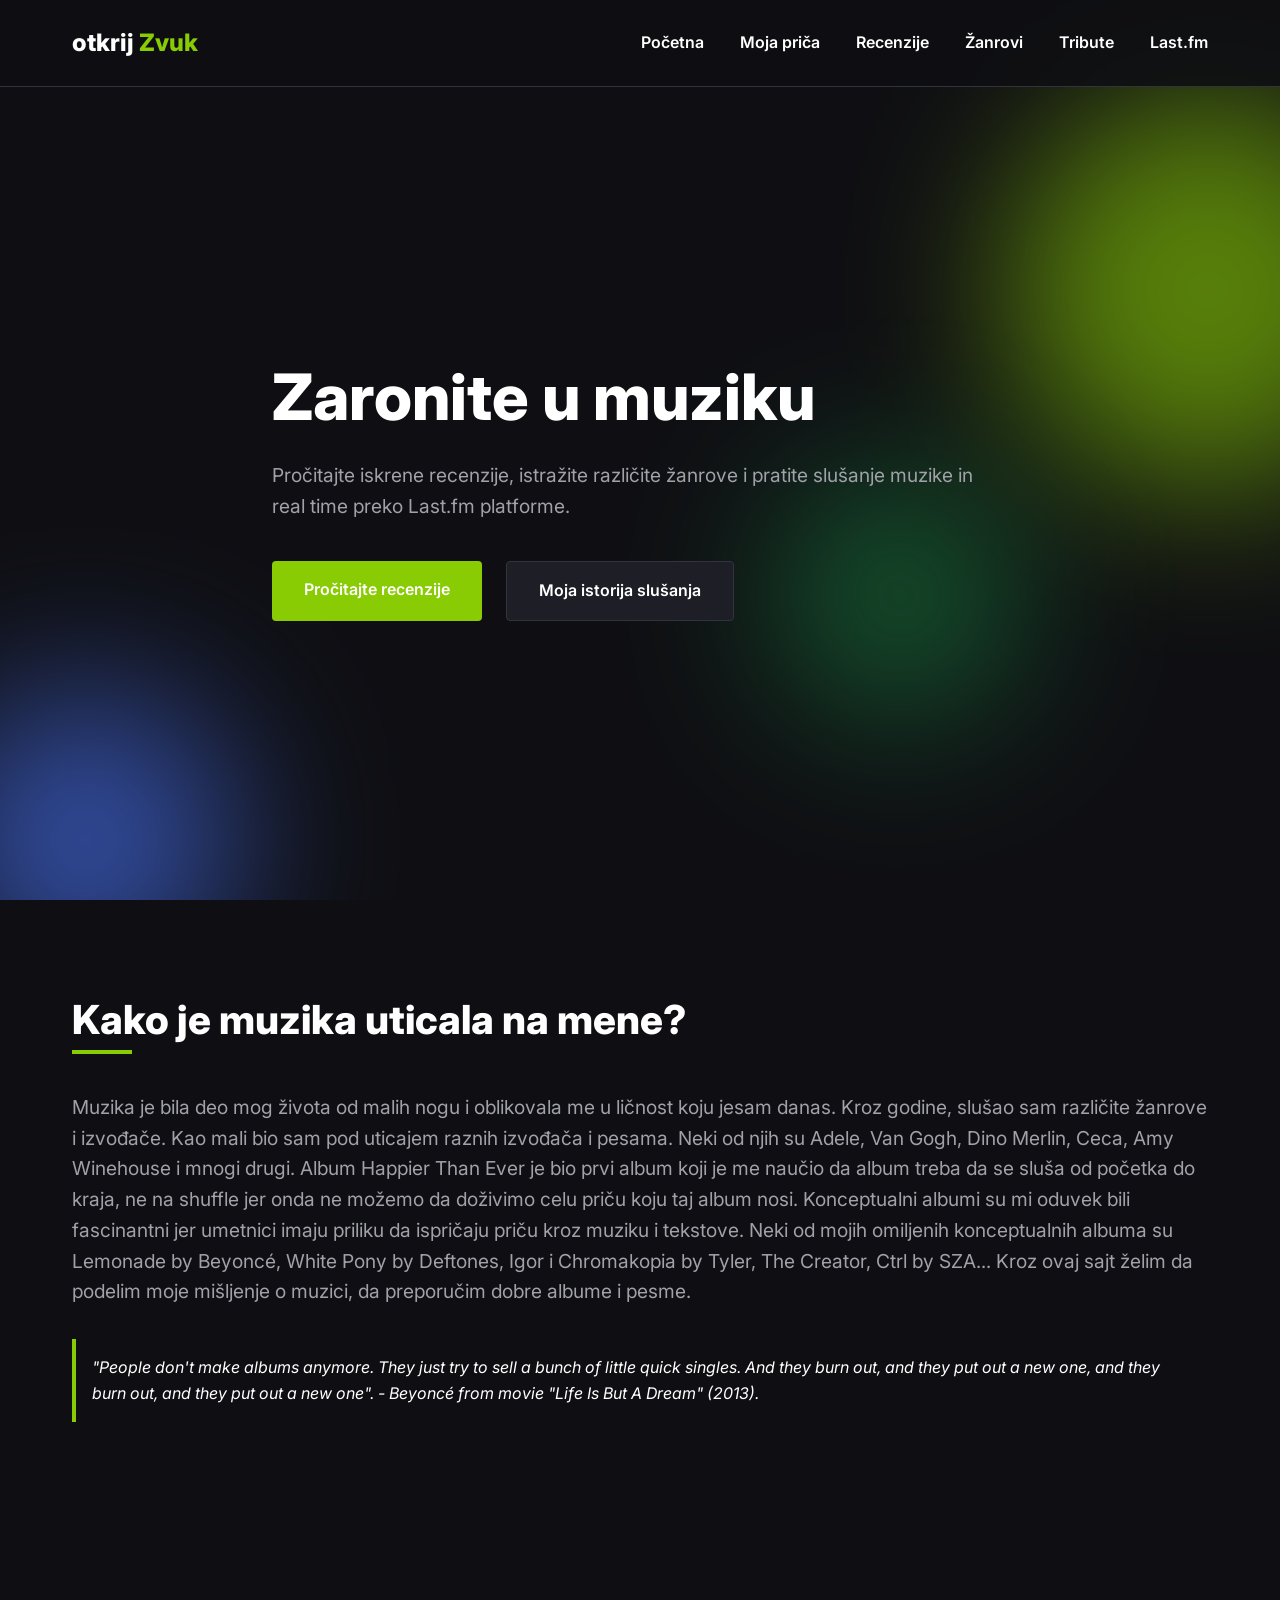
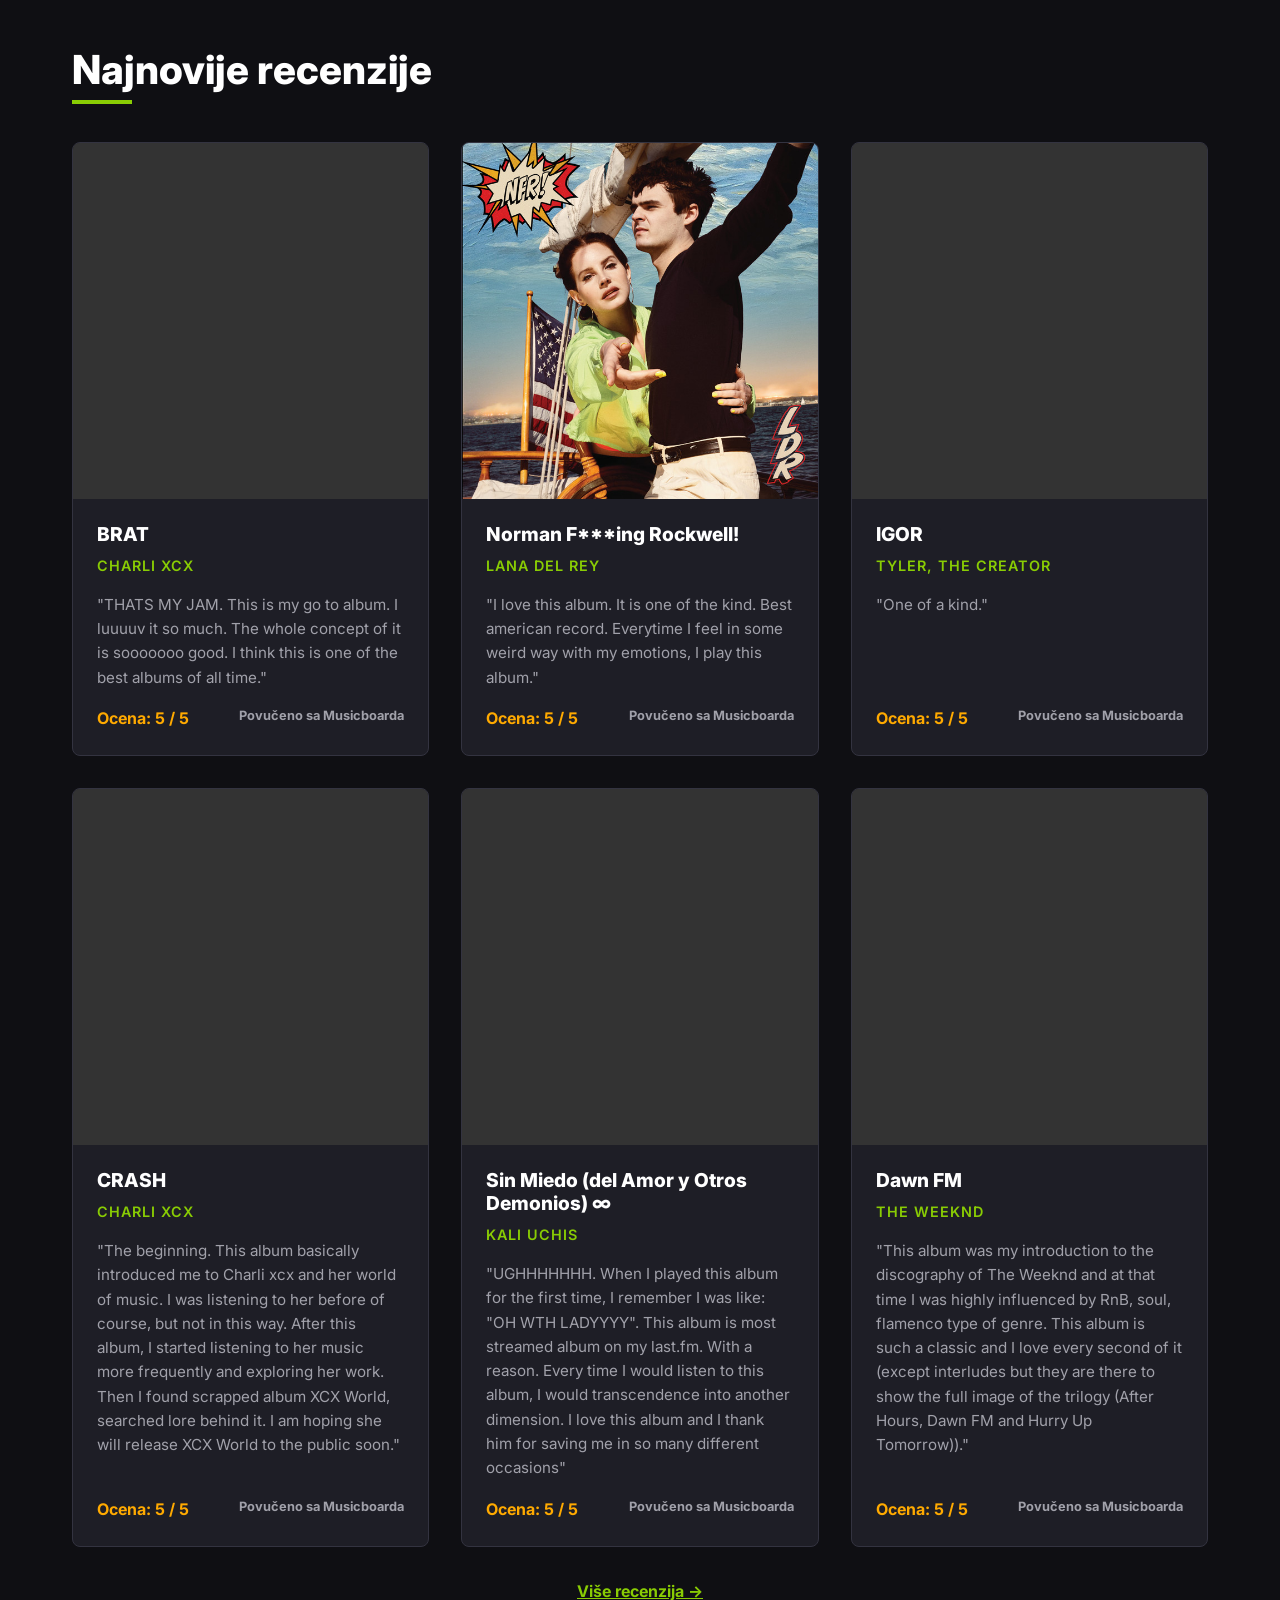
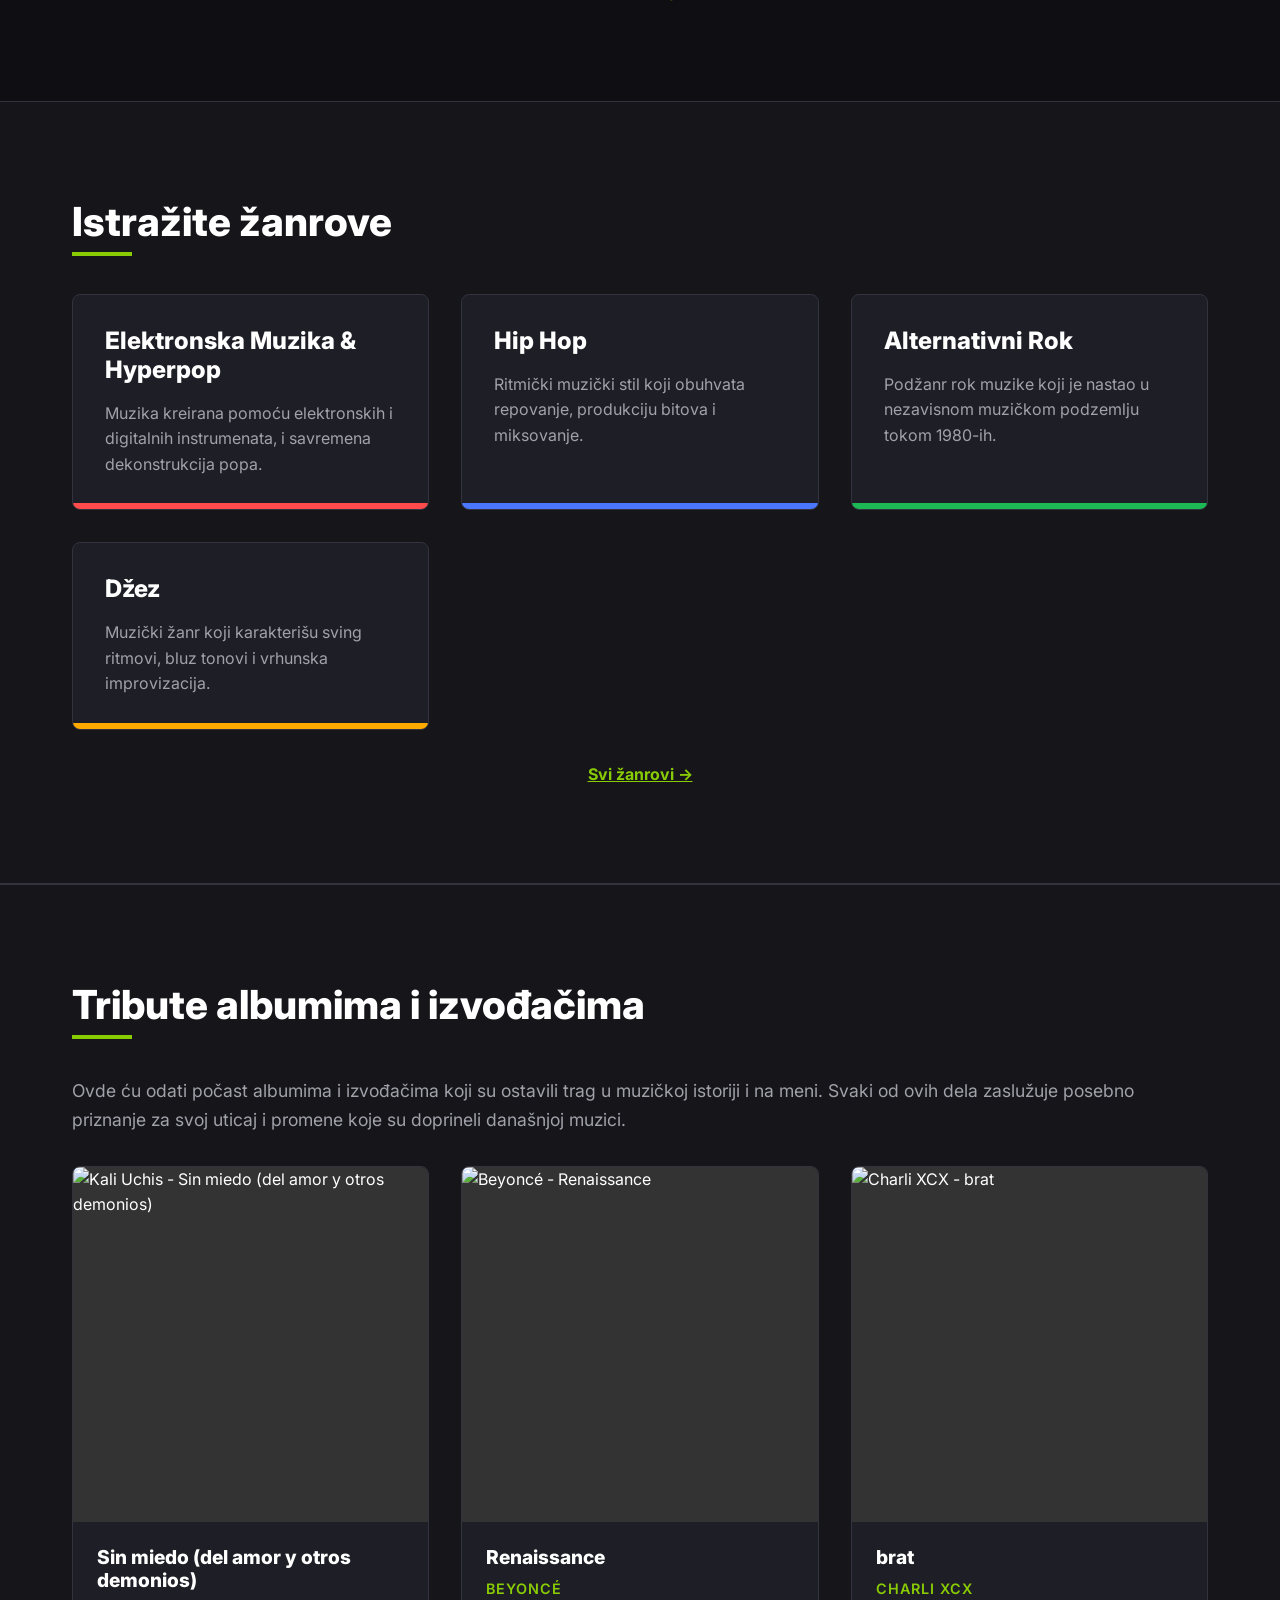
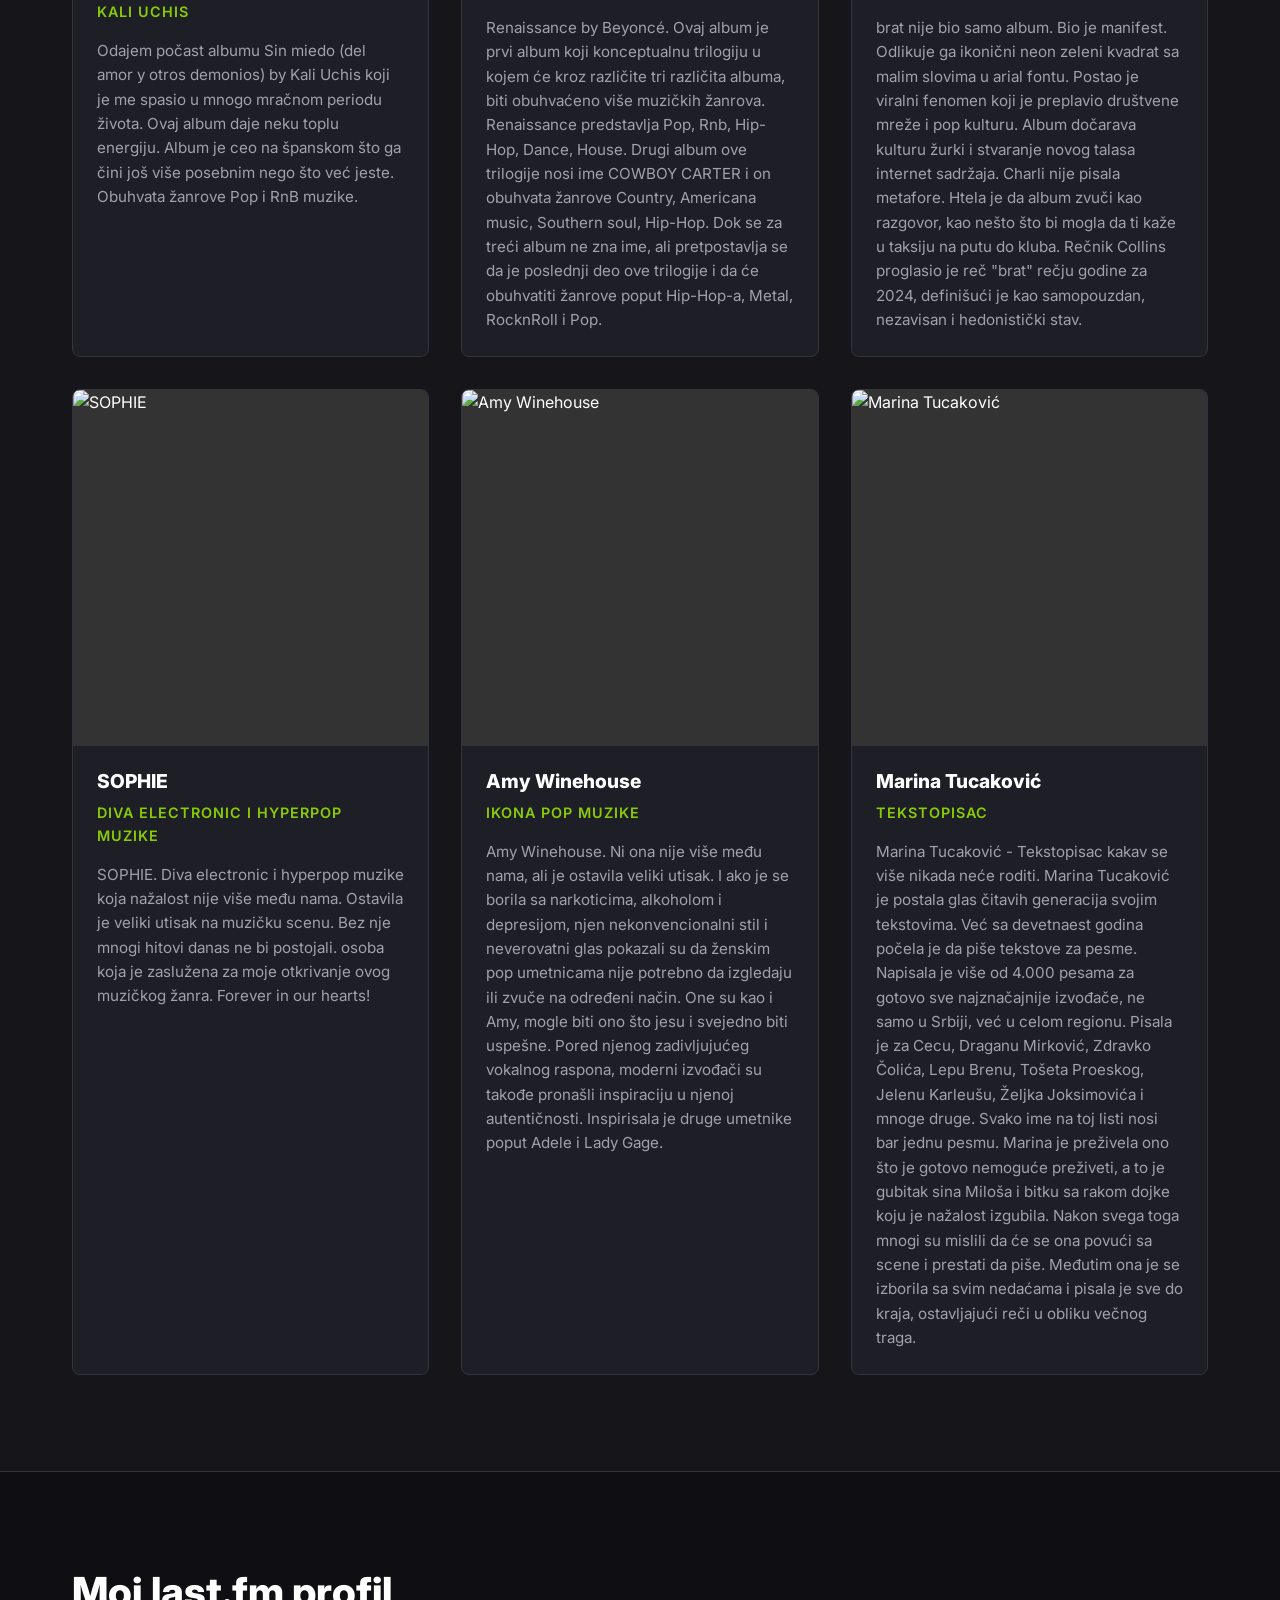
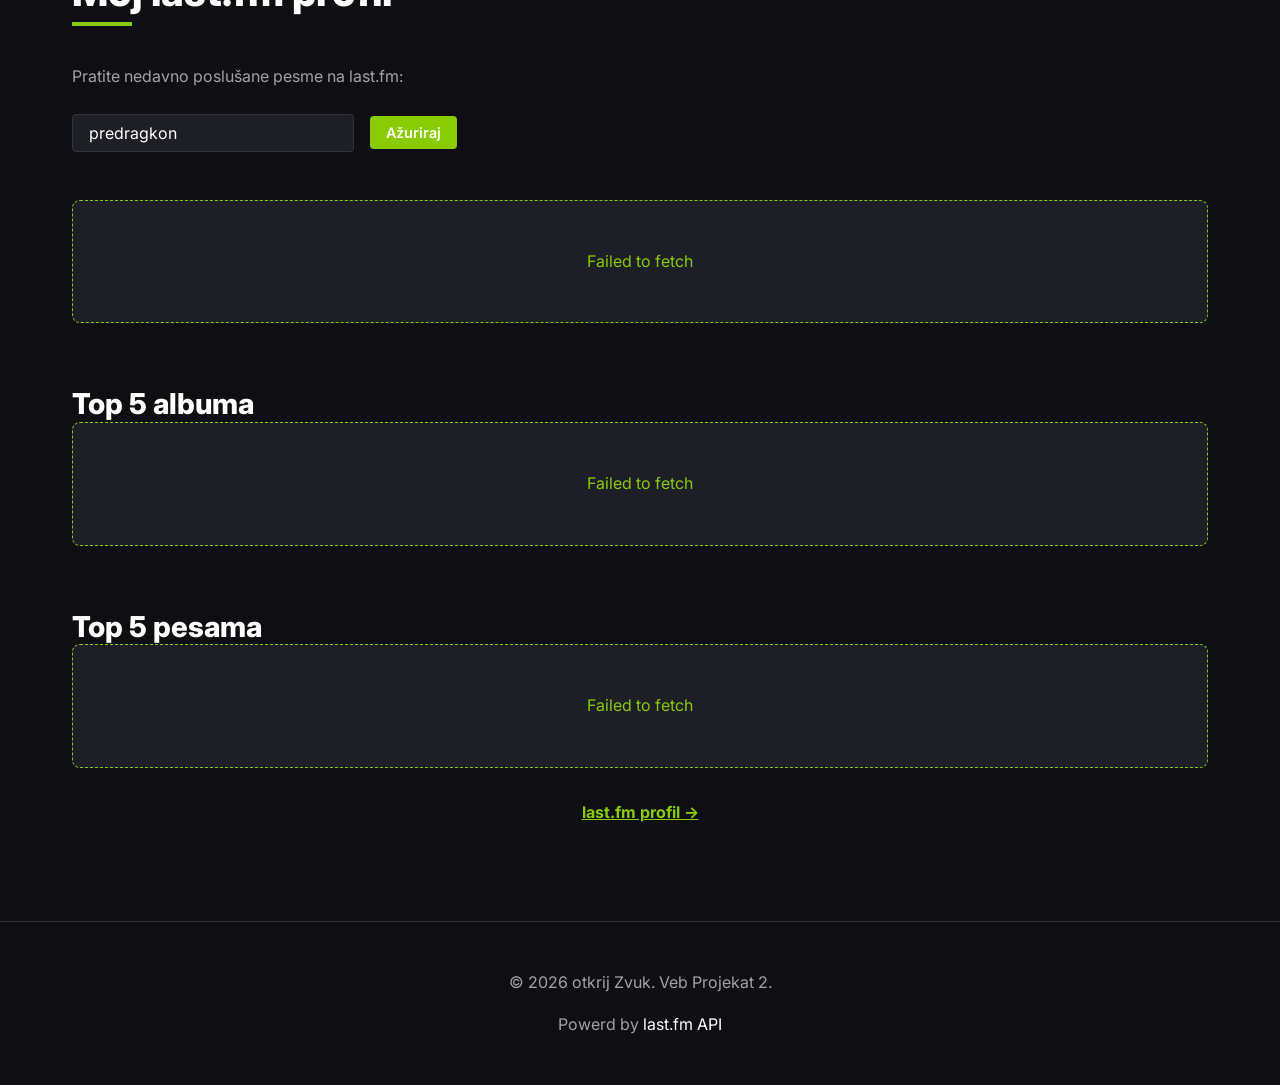
==== commit 9700f527: "1" ====
--- a/index.html
+++ b/index.html
@@ -130,14 +130,6 @@
                             <p class="card-desc">Marina Tucaković - Tekstopisac kakav se više nikada neće roditi. Marina Tucaković je postala glas čitavih generacija svojim tekstovima. Već sa devetnaest godina počela je da piše tekstove za pesme. Napisala je više od 4.000 pesama za gotovo sve najznačajnije izvođače, ne samo u Srbiji, već u celom regionu. Pisala je za Cecu, Draganu Mirković, Zdravko Čolića, Lepu Brenu, Tošeta Proeskog, Jelenu Karleušu, Željka Joksimovića i mnoge druge. Svako ime na toj listi nosi bar jednu pesmu. Marina je preživela ono što je gotovo nemoguće preživeti, a to je gubitak sina Miloša i bitku sa rakom dojke koju je nažalost izgubila. Nakon svega toga mnogi su mislili da će se ona povući sa scene i prestati da piše. Međutim ona je se izborila sa svim nedaćama i pisala je sve do kraja, ostavljajući reči u obliku večnog traga.</p>
                         </div>
                     </div>
-                    <div class="card">
-                        <img src="./pics/brat.png" alt="Charli XCX - BRAT" class="card-img" loading="lazy">
-                        <div class="card-content">
-                            <h3 class="card-title">BRAT</h3>
-                            <div class="card-subtitle">Charli XCX</div>
-                            <p class="card-desc">BRAT nije bio samo album. Bio je manifest. Energičan, sirov, nepopustljiv. Odlikuje ga ikonični neon zeleni kvadrat sa malim slovima u arial fontu. Postao je viralni fenomen koji je preplavio društvene mreže i pop kulturu. Jednostavni, zarazni stihovi koji hvataju surovost stvarnog života preplavljuju svaku pesmu, odslikavajući kulturu žurki i stvarajući novi talas internet sadržaja. Charli nije pisala metafore. Htela je da album zvuči kao razgovor, kao nešto što bi mogla da ti kaže u taksiju na putu do kluba. Rečnik Collins proglasio je reč "brat" rečju godine za 2024, definišući je kao samopouzdan, nezavisan i hedonistički stav.</p>
-                        </div>
-                    </div>
                 </div>
             </div>
         </section>
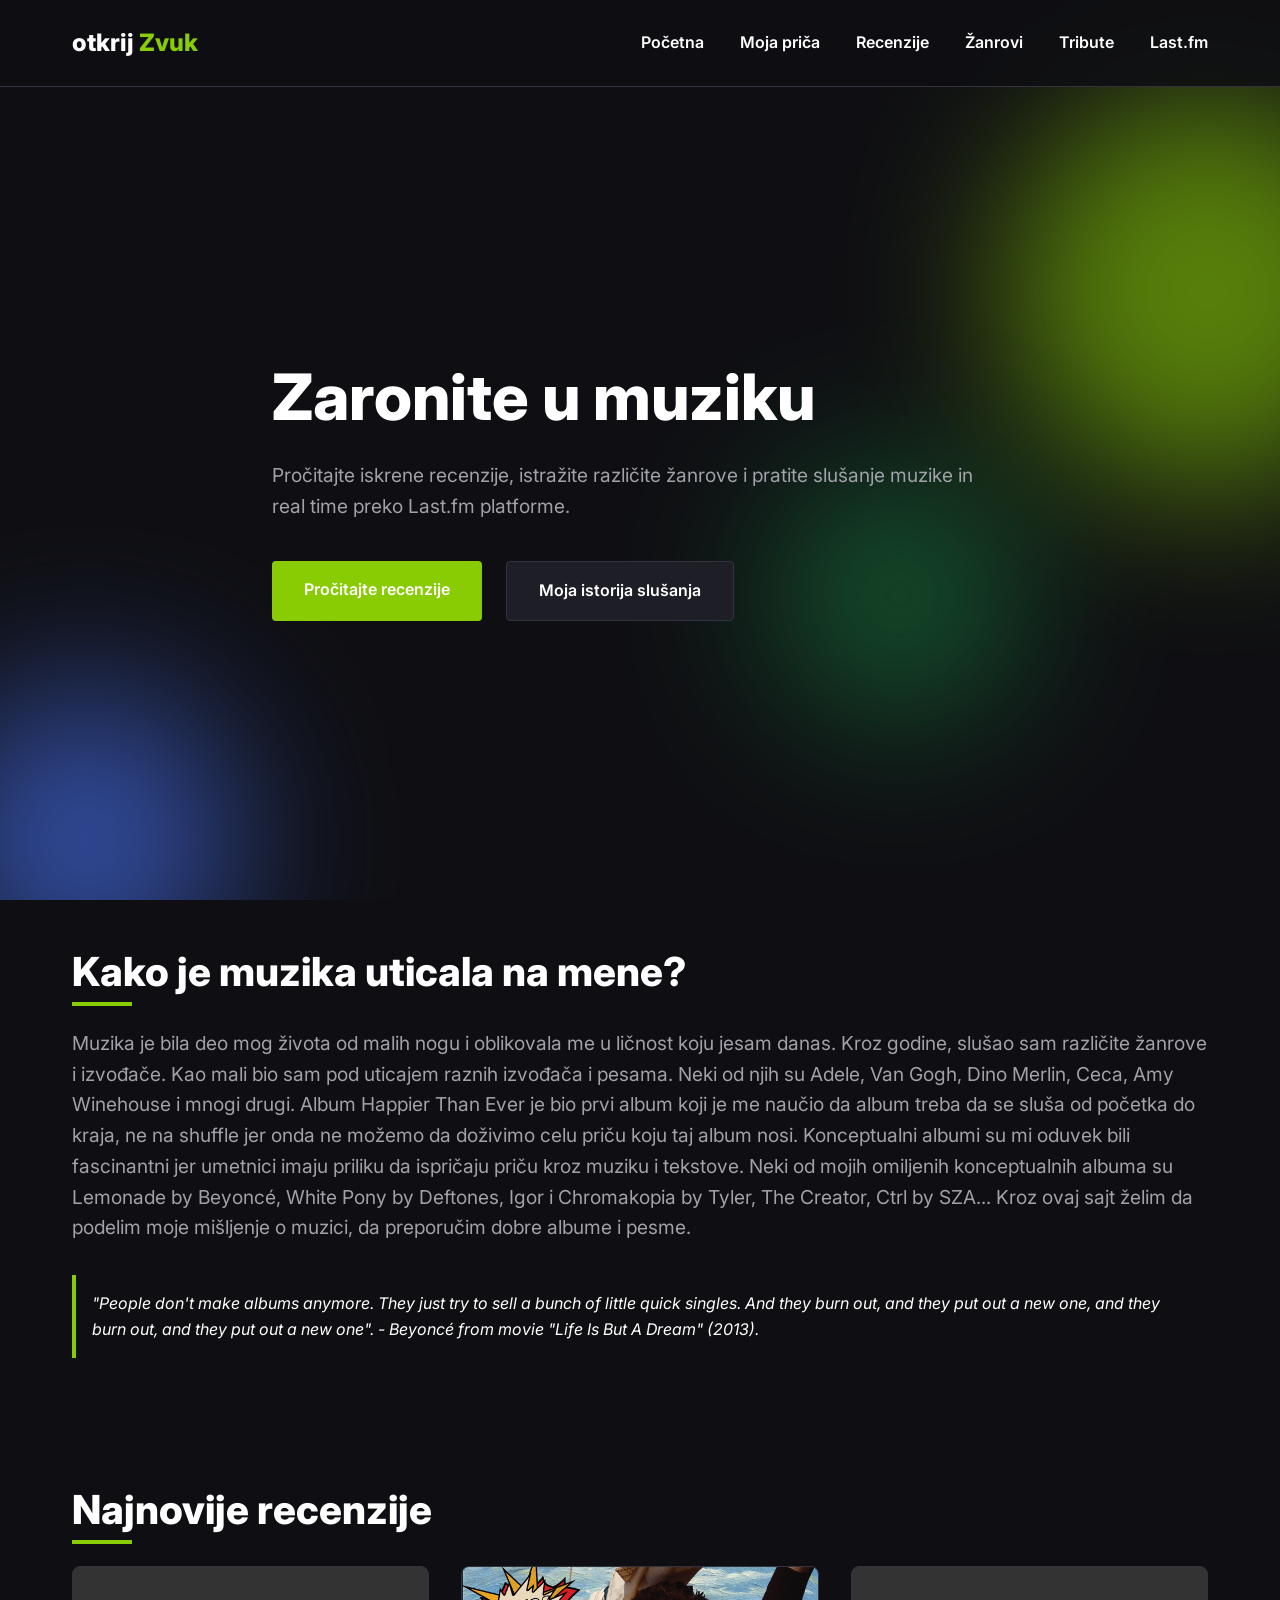
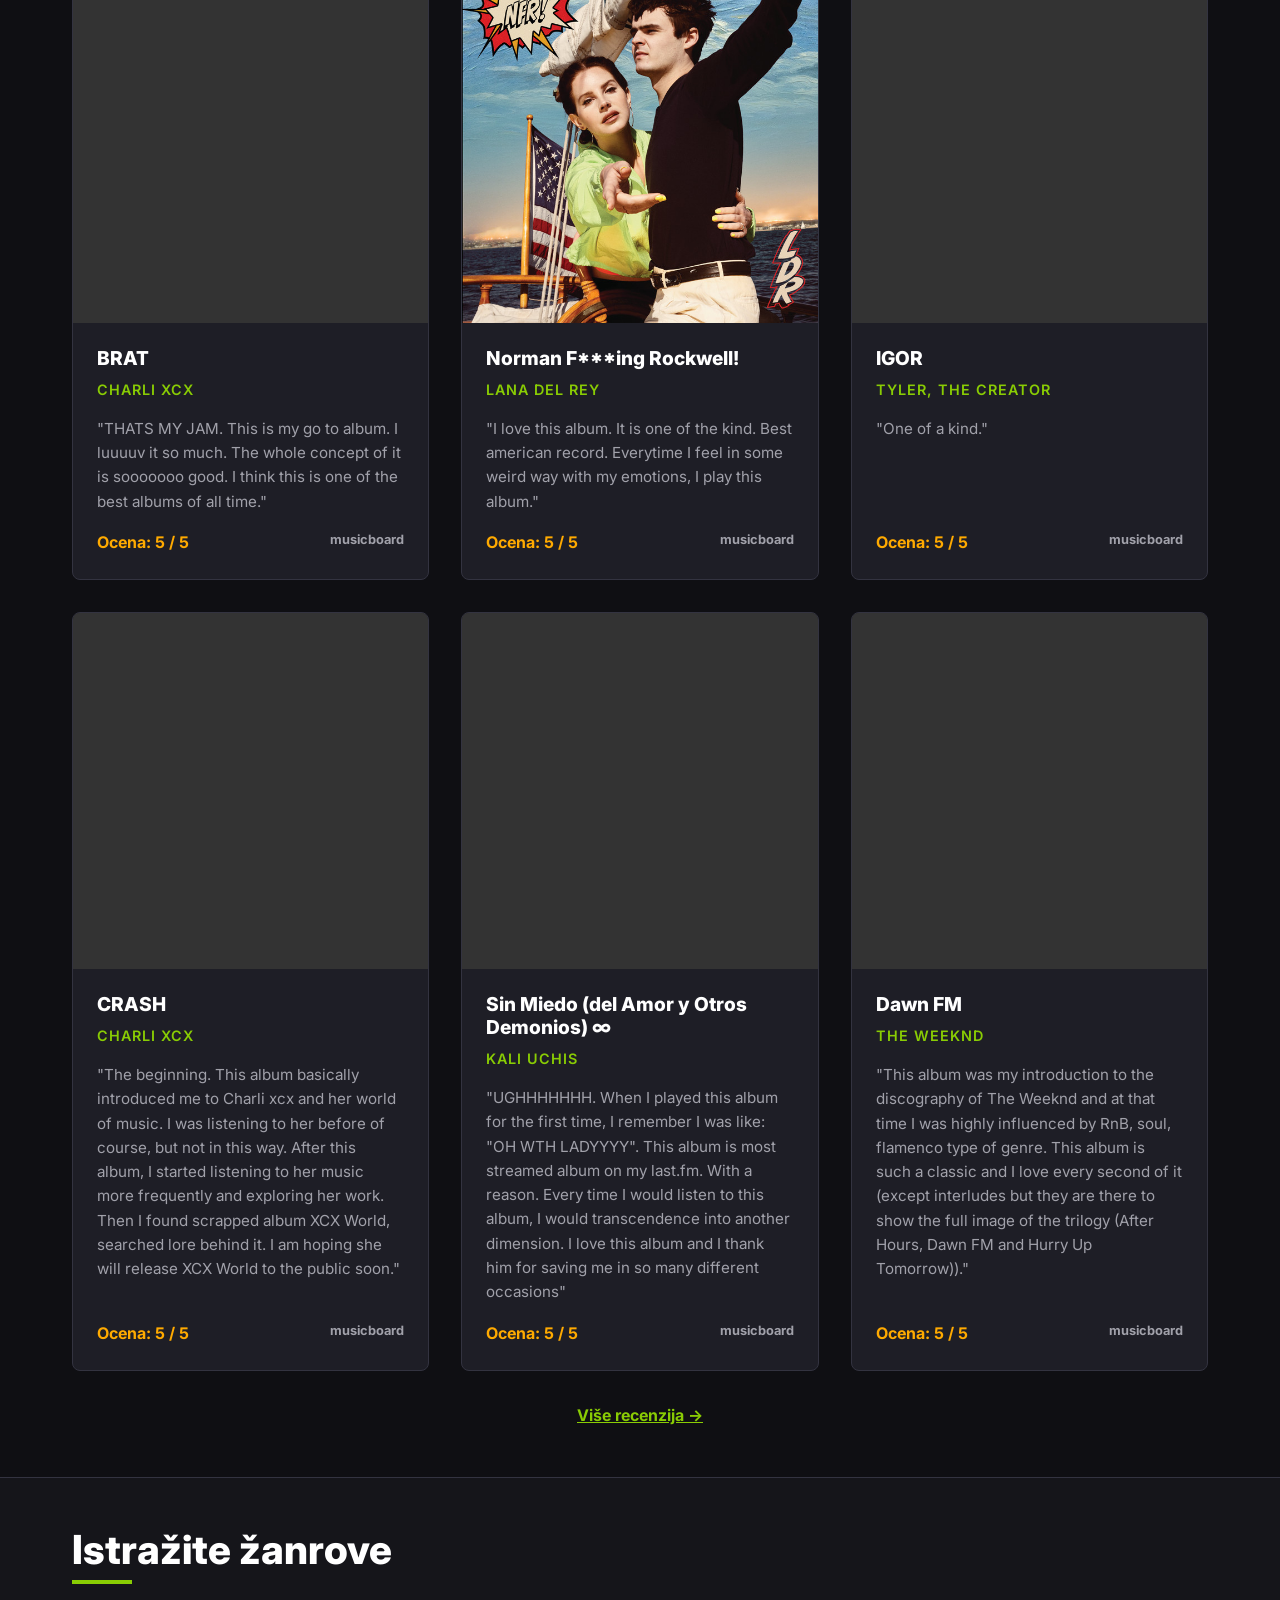
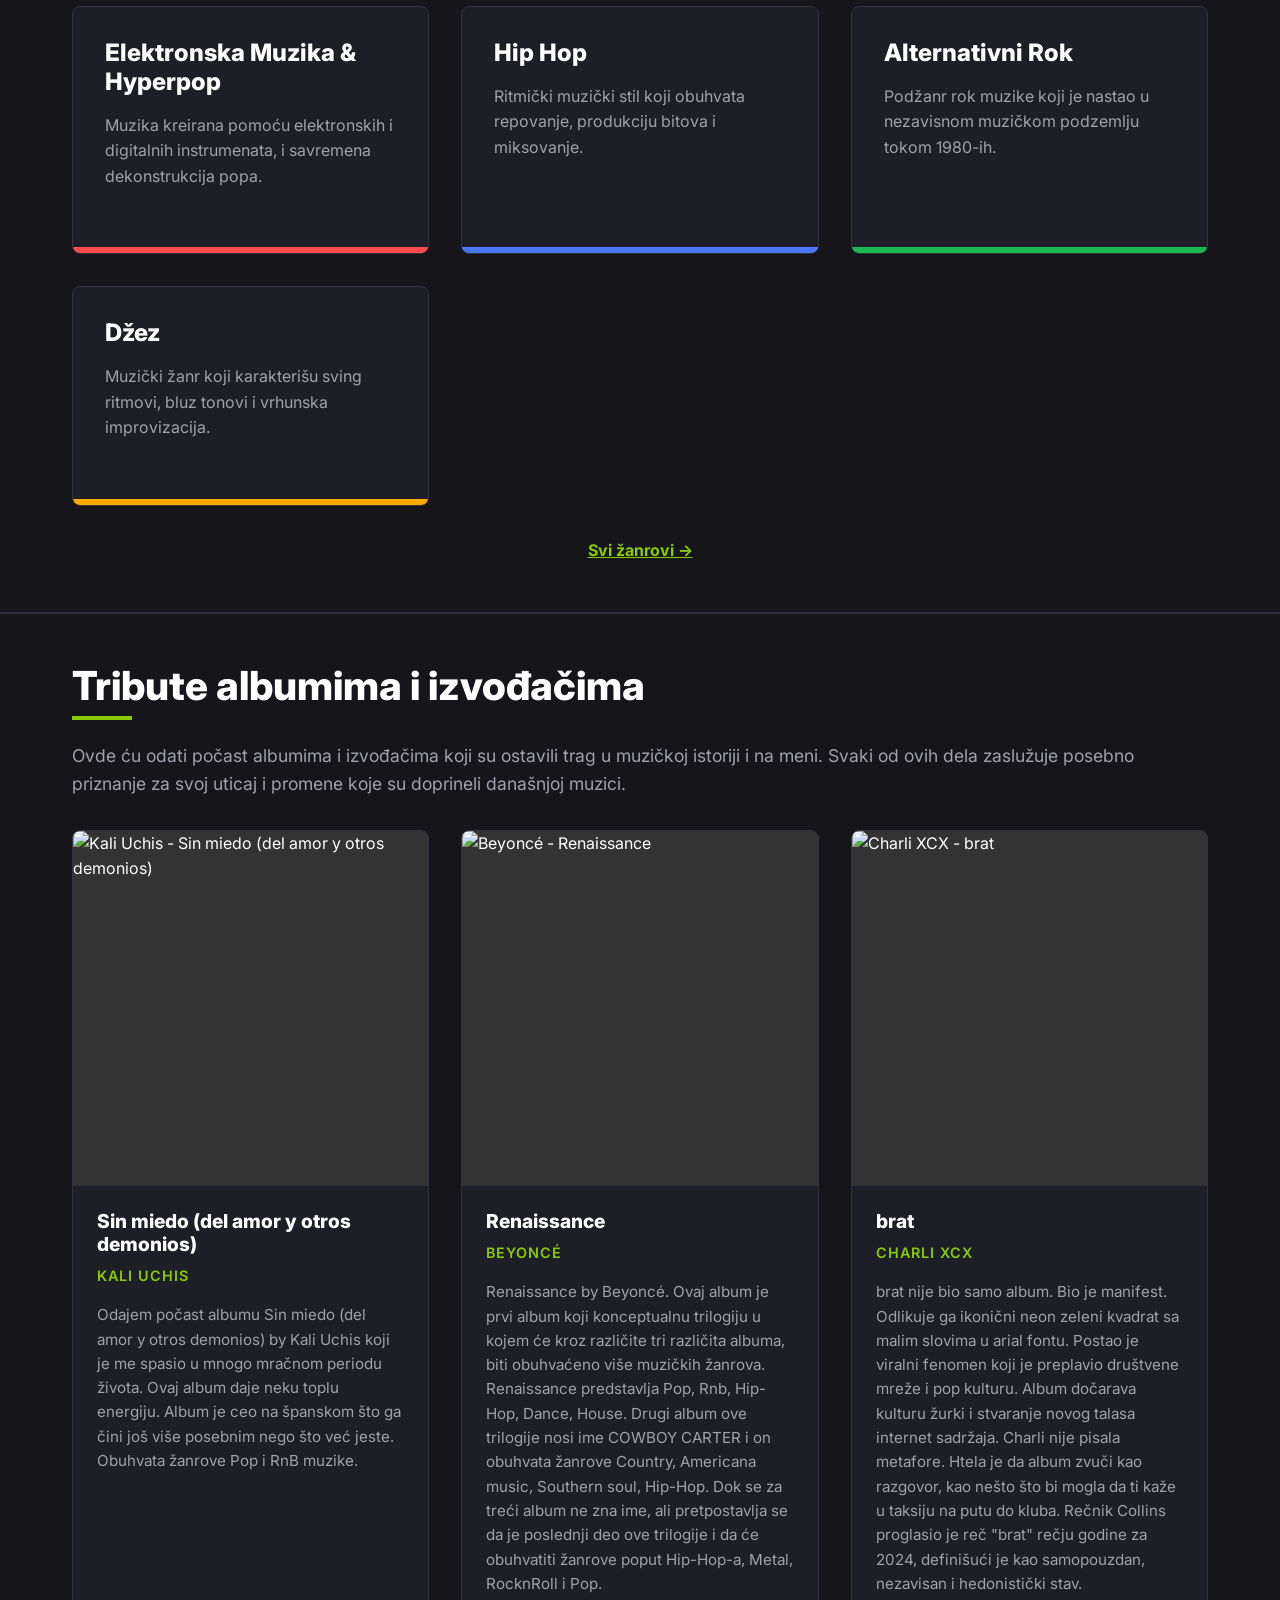
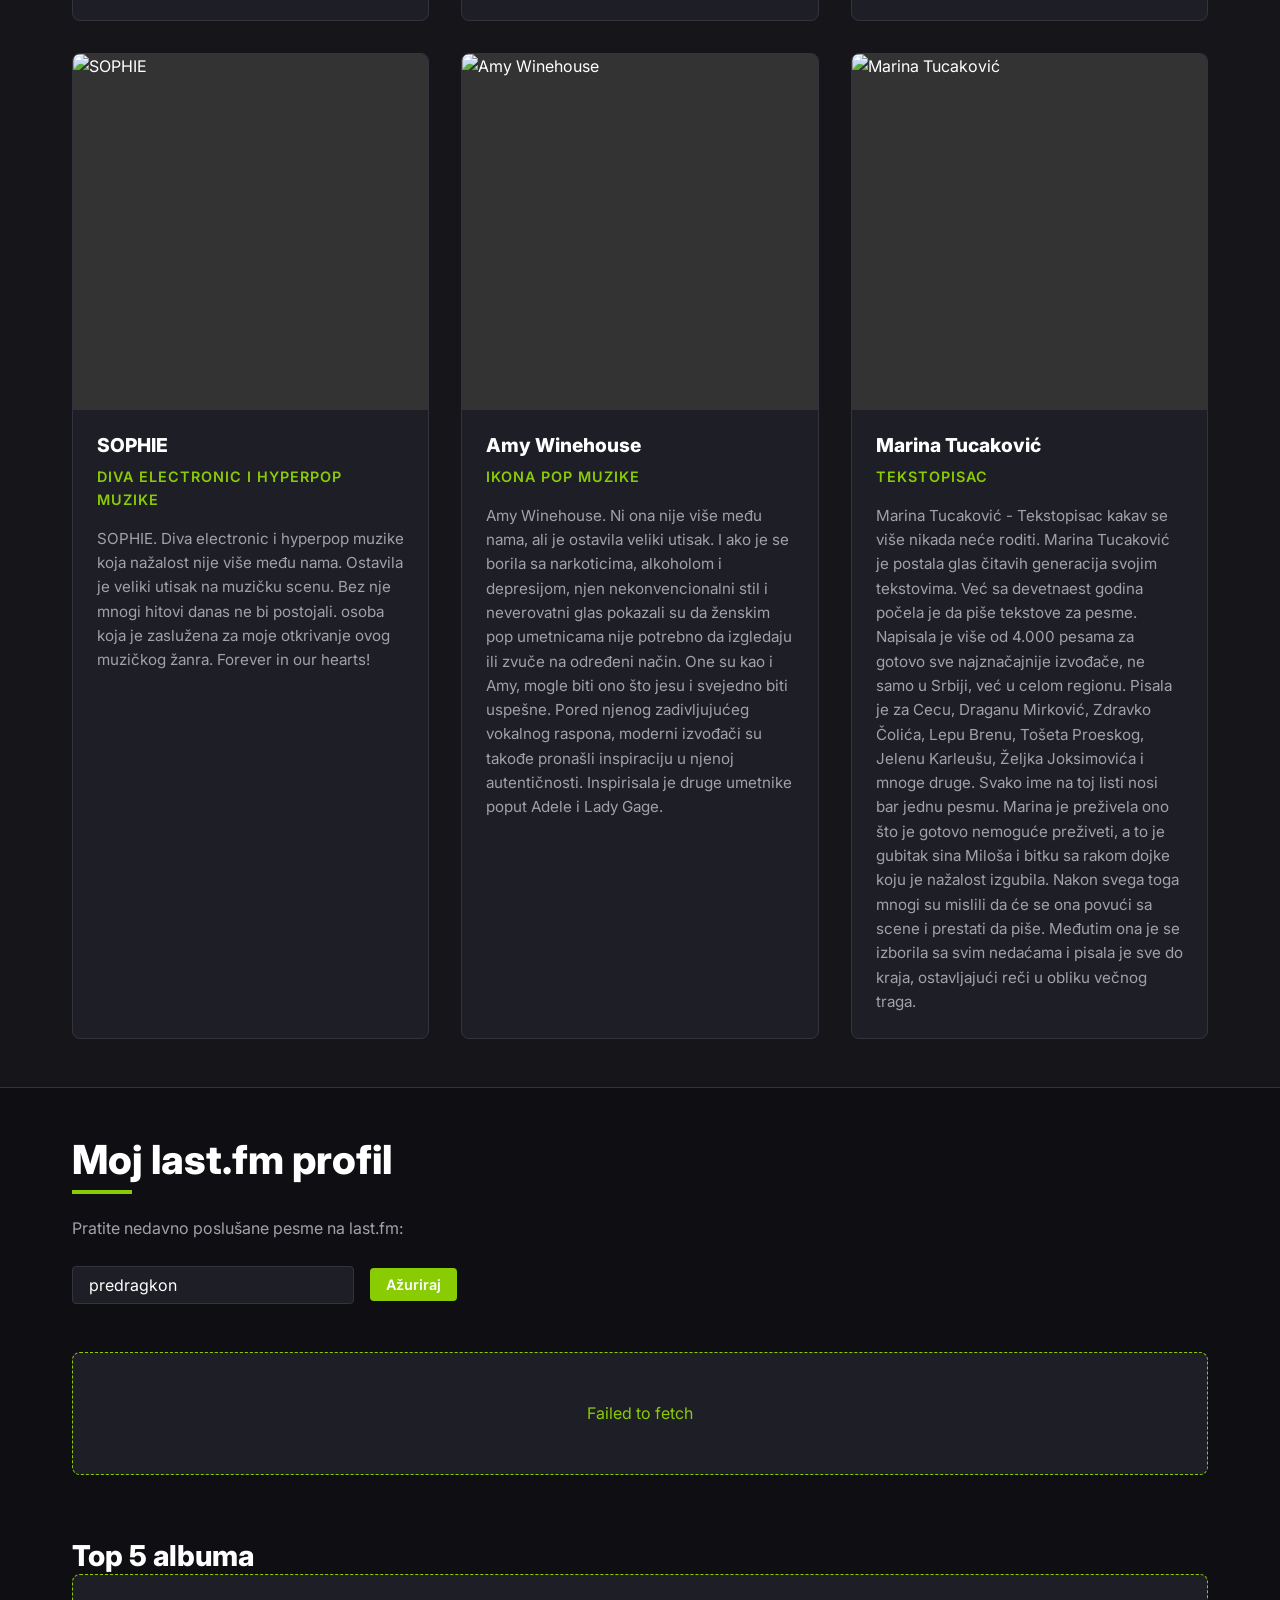
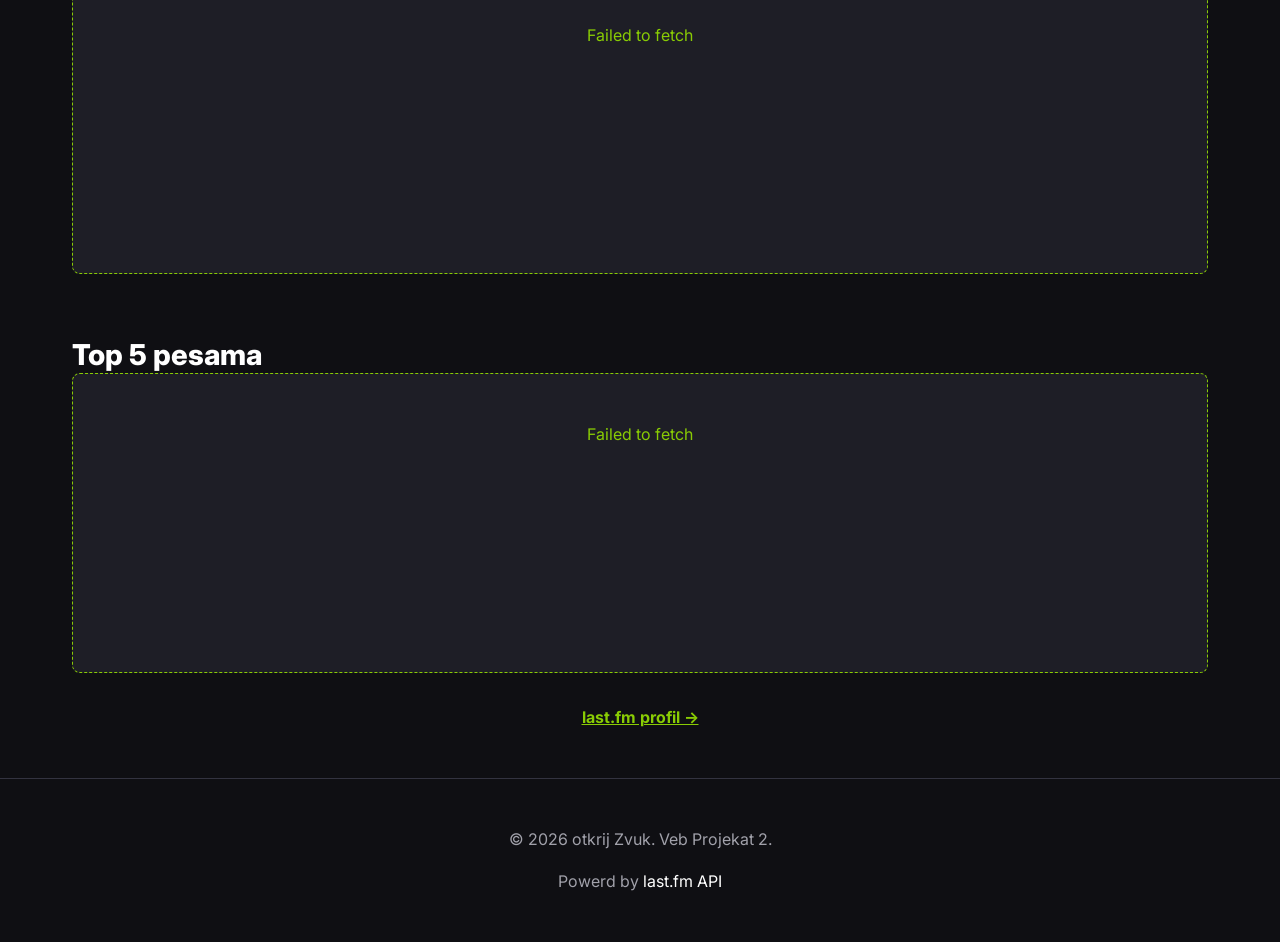
==== commit 539f0f56: "1" ====
--- a/index.html
+++ b/index.html
@@ -63,7 +63,7 @@
                 <div class="reviews-grid" id="reviewsContainer">
                     <div class="loading-state">Učitavanje recenzija...</div>
                 </div>
-                <a href="index.html#recenzije" class="centered-link">Više recenzija &rarr;</a>
+                <a href="#recenzije" class="centered-link">Više recenzija &rarr;</a>
             </div>
         </section>
 
@@ -73,7 +73,7 @@
                 <div class="genres-grid" id="genresContainer">
                     <div class="loading-state">Učitavanje žanrova...</div>
                 </div>
-                <a href="index.html#zanrovi" class="centered-link">Svi žanrovi &rarr;</a>
+                <a href="#zanrovi" class="centered-link">Svi žanrovi &rarr;</a>
             </div>
         </section>
 
@@ -160,7 +160,7 @@
                     <div class="loading-state">Učitavanje top pesama...</div>
                 </div>
 
-                <a href="index.html#lastfm" class="centered-link">last.fm profil &rarr;</a>
+                <a href="#lastfm" class="centered-link">last.fm profil &rarr;</a>
             </div>
         </section>
     </main>
--- a/css/style.css
+++ b/css/style.css
@@ -43,7 +43,7 @@
 
 h2.section-title {
     font-size: 2.5rem;
-    margin-bottom: 3rem;
+    margin-bottom: 2rem;
     position: relative;
     display: inline-block;
 }
@@ -208,7 +208,7 @@
 
 /* Sections */
 .section {
-    padding: 6rem 0;
+    padding: 3rem 0;
 }
 
 .section-alt {
@@ -222,12 +222,14 @@
     display: grid;
     grid-template-columns: repeat(auto-fill, minmax(280px, 1fr));
     gap: 2rem;
+    min-height: 500px; /* Rezerviše prostor dok se učitava sadržaj */
 }
 
 .lastfm-grid {
     display: grid;
     grid-template-columns: repeat(auto-fill, minmax(200px, 1fr));
     gap: 1.5rem;
+    min-height: 300px;
 }
 
 .recent-tracks-list {
--- a/css/style.css
+++ b/css/style.css
@@ -43,7 +43,7 @@
 
 h2.section-title {
     font-size: 2.5rem;
-    margin-bottom: 3rem;
+    margin-bottom: 2rem;
     position: relative;
     display: inline-block;
 }
@@ -208,7 +208,7 @@
 
 /* Sections */
 .section {
-    padding: 6rem 0;
+    padding: 3rem 0;
 }
 
 .section-alt {
@@ -222,12 +222,14 @@
     display: grid;
     grid-template-columns: repeat(auto-fill, minmax(280px, 1fr));
     gap: 2rem;
+    min-height: 500px; /* Rezerviše prostor dok se učitava sadržaj */
 }
 
 .lastfm-grid {
     display: grid;
     grid-template-columns: repeat(auto-fill, minmax(200px, 1fr));
     gap: 1.5rem;
+    min-height: 300px;
 }
 
 .recent-tracks-list {
